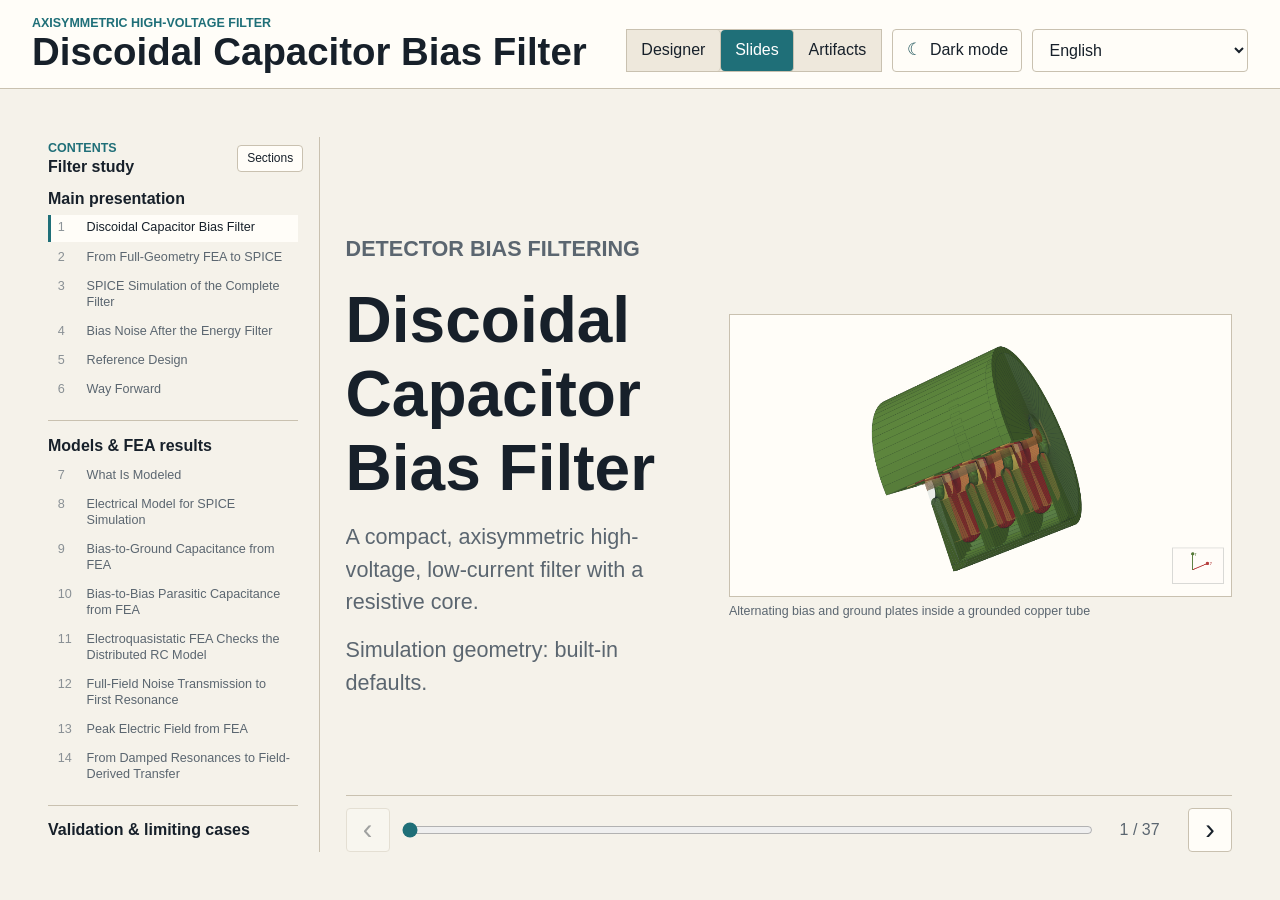
==== presentations/web/index.html @ 4a041315 "Refine full-wave validation and localization" ====
<!doctype html>
<html lang="en">
  <head>
    <meta charset="utf-8">
    <meta name="viewport" content="width=device-width, initial-scale=1">
    <title>Discoidal Capacitor Bias Filter</title>
    <script>
      (() => {
        try {
          const savedTheme = localStorage.getItem("discoidal-capacitor-bias-filter-theme")
            || localStorage.getItem("shv-bias-filter-theme");
          document.documentElement.dataset.theme = savedTheme === "dark" || savedTheme === "light"
            ? savedTheme
            : window.matchMedia("(prefers-color-scheme: dark)").matches ? "dark" : "light";
        } catch {
          document.documentElement.dataset.theme = "light";
        }
      })();
    </script>
    <link rel="stylesheet" href="style.css?v=2026-08-11-locale-main-models-9">
    <script defer src="default-fenicsx-field.js?v=2026-08-11-locale-main-models-4"></script>
    <script defer src="default-eqs-sweep.js?v=2026-08-11-locale-main-models-4"></script>
    <script defer src="default-full-wave.js?v=2026-08-11-locale-main-models-4"></script>
    <script defer src="app.js?v=2026-08-11-locale-main-models-13"></script>
  </head>
  <body>
    <header class="topbar">
      <div>
        <p class="eyebrow">Axisymmetric high-voltage filter</p>
        <h1>Discoidal Capacitor Bias Filter</h1>
      </div>
      <div class="topbar-actions">
        <nav class="tabs" aria-label="Views">
          <button class="tab" type="button" data-view="designer">Designer</button>
          <button class="tab active" type="button" data-view="slides">Slides</button>
          <button class="tab" type="button" data-view="artifacts">Artifacts</button>
        </nav>
        <button class="theme-toggle" id="themeToggle" type="button" aria-pressed="false">
          <span class="theme-icon" aria-hidden="true">☾</span>
          <span class="theme-label">Dark mode</span>
        </button>
        <label class="language-picker">
          <span class="visually-hidden">Language</span>
          <select id="languageSelect" aria-label="Language">
            <option value="en">English</option>
            <option value="fr">Français</option>
            <option value="de">Deutsch</option>
          </select>
        </label>
      </div>
    </header>

    <main>
      <section class="view" id="designer" aria-label="Interactive geometry and field designer">
        <aside class="controls" aria-label="Design parameters">
          <div class="control-tabs" role="tablist" aria-label="Design setting groups">
            <button class="control-tab active" type="button" role="tab" aria-selected="true" data-control-tab="electrical">Electrical</button>
            <button class="control-tab" type="button" role="tab" aria-selected="false" data-control-tab="geometry">Geometry</button>
            <button class="control-tab" type="button" role="tab" aria-selected="false" data-control-tab="noise">Noise</button>
            <button class="control-tab" type="button" role="tab" aria-selected="false" data-control-tab="solver">Field FEA</button>
            <button class="control-tab" type="button" role="tab" aria-selected="false" data-control-tab="thermal">Thermal</button>
            <button class="control-tab" type="button" role="tab" aria-selected="false" data-control-tab="files">Files</button>
          </div>

          <div class="control-group control-panel active" data-control-panel="electrical">
            <h2>Electrical</h2>
            <label>Bias voltage <output id="bias_voltage_v_out"></output><input id="bias_voltage_v" type="range" min="1000" max="10000" step="250"></label>
            <label id="core_resistivity_control" title="Log slider: resistance is derived as resistivity times core length divided by core area"><span>Core volume resistivity</span><output id="core_volume_resistivity_log10_ohm_cm_out"></output><input id="core_volume_resistivity_log10_ohm_cm" type="range" min="-3" max="12" step="0.1"></label>
            <label id="melf_stage_resistance_control" hidden title="Stage resistance is entered directly instead of derived from bulk resistivity and geometry"><span>Direct stage R</span><output id="melf_stage_resistance_mohm_out"></output><input id="melf_stage_resistance_mohm" type="range" min="1" max="1000" step="1"></label>
            <label title="Series resistance before the first bias plate. Zero ohms makes the first plate an ideal driven node."><span>Input series R</span><output id="input_series_resistance_mohm_out"></output><input id="input_series_resistance_mohm" type="range" min="0" max="1000" step="1"></label>
            <label class="check" title="Reuse the entered discrete stage resistance, or reuse the bulk core material conductivity over the input end geometry."><input id="input_series_matches_stage" type="checkbox"> Input matches stage definition</label>
            <label title="Series resistance after the final bias plate and before the cable/load, entered in ohms. Zero ohms connects the load directly to the final plate."><span>Output series R</span><output id="output_series_resistance_ohm_out"></output><input id="output_series_resistance_ohm" type="range" min="0" max="1000" step="1"></label>
            <label class="check" title="Reuse the entered discrete stage resistance, or reuse the bulk core material conductivity over the output end geometry."><input id="output_series_matches_stage" type="checkbox"> Output matches stage definition</label>
            <label title="Load conductance for the admittance estimate is Iload / Vbias."><span>Load current</span><output id="load_current_na_out"></output><input id="load_current_na" type="range" min="0" max="10" step="0.01"></label>
            <label title="Coax length connected at the filter output. The loaded ladder treats this as lumped cable capacitance."><span>Load cable length</span><output id="load_cable_length_m_out"></output><input id="load_cable_length_m" type="range" min="0" max="30" step="0.5"></label>
            <label title="Characteristic impedance used to infer lumped cable capacitance from length and velocity factor."><span>Load cable Z<sub>0</sub></span><output id="load_cable_impedance_ohm_out"></output><input id="load_cable_impedance_ohm" type="range" min="25" max="125" step="1"></label>
            <label title="Coax velocity factor used for C = length / (Z0 vf c)."><span>Load cable VF</span><output id="load_cable_velocity_factor_out"></output><input id="load_cable_velocity_factor" type="range" min="0.3" max="0.95" step="0.01"></label>
            <label title="Detector capacitance connected at the filter output."><span>Detector C</span><output id="detector_capacitance_pf_out"></output><input id="detector_capacitance_pf" type="range" min="0" max="100" step="0.001"></label>
            <label title="Optional circuit-only sensitivity for a matched set of discrete high-voltage capacitors. The entered value is connected from every bias plate to ground, preserving symmetry when the model has at least two bias nodes. It does not change the electrostatic FEA geometry or its reported Cg and Cpar. Zero is the baseline design."><span>Optional added C<sub>g</sub> per bias plate</span><output id="additional_ground_capacitance_pf_out"></output><input id="additional_ground_capacitance_pf" type="range" min="0" max="10000" step="1"></label>
            <label>Core material
              <select id="core_material">
                <option value="type61">Fair-Rite 61 NiZn</option>
                <option value="nizn">NiZn ferrite</option>
                <option value="mmb0204_melf">MELF 0204 10M</option>
                <option value="mmb0207_melf">MELF 0207 12M</option>
                <option value="epoxy_chain">MELF chain in 9510</option>
                <option value="conductive_epoxy">Conductive epoxy</option>
                <option value="custom">Custom</option>
              </select>
            </label>
            <label class="check" title="Use the entered R exactly in circuit models; field models fit an effective core conductivity sigma = L/(R A) to reproduce it."><input id="use_direct_stage_circuit" type="checkbox"> Enter stage R</label>
            <label class="check" title="Enter package-only Cpar. Field models fit the core permittivity to reproduce it, while surrounding epoxy remains a separate capacitance path."><input id="use_direct_stage_capacitance" type="checkbox"> Enter resistor C<sub>par</sub></label>
            <label>Washer material
              <select id="washer_material">
                <option value="epoxy">Epoxy (same as potting fill)</option>
                <option value="fr4">FR4/G10</option>
                <option value="macor">Macor</option>
                <option value="alumina">Alumina</option>
                <option value="rutile_tio2">Rutile TiO₂</option>
                <option value="strontium_titanate">Strontium titanate SrTiO₃</option>
                <option value="zirconia">Zirconia/ZTA</option>
                <option value="high_k">High-K screen only</option>
                <option value="custom">Custom</option>
              </select>
            </label>
            <label>Epoxy material
              <select id="epoxy_material">
                <option value="mg_9510">MG Chemicals 9510</option>
                <option value="stycast_2850ft_23lv">Stycast 2850FT + CAT 23LV</option>
                <option value="mg_832fx">MG Chemicals 832FX</option>
                <option value="mg_832fxt">MG Chemicals 832FXT</option>
                <option value="mg_832fxc">MG Chemicals 832FXC</option>
                <option value="epoxies_etc_20_3241">Epoxies Etc. 20-3241</option>
                <option value="generic_potting">Generic potting epoxy</option>
                <option value="low_k_epoxy">Low-&kappa; epoxy</option>
                <option value="custom">Custom</option>
              </select>
            </label>
            <label>Plate material
              <select id="plate_material">
                <option value="copper">Copper</option>
                <option value="annealed_copper">Annealed copper</option>
                <option value="aluminum">1050-O aluminum</option>
                <option value="brass">Brass</option>
                <option value="stainless_316">316 stainless</option>
                <option value="titanium_grade_2">Grade 2 titanium</option>
                <option value="mocu_65_35">Mo65Cu35</option>
                <option value="mocu_70_30">Mo70Cu30</option>
                <option value="mocu_80_20">Mo80Cu20</option>
                <option value="custom">Custom</option>
              </select>
            </label>
            <label>Tube material
              <select id="tube_material">
                <option value="copper">Copper</option>
                <option value="annealed_copper">Annealed copper</option>
                <option value="aluminum">1050-O aluminum</option>
                <option value="brass">Brass</option>
                <option value="stainless_316">316 stainless</option>
                <option value="titanium_grade_2">Grade 2 titanium</option>
                <option value="mocu_65_35">Mo65Cu35</option>
                <option value="mocu_70_30">Mo70Cu30</option>
                <option value="mocu_80_20">Mo80Cu20</option>
                <option value="custom">Custom</option>
              </select>
            </label>
            <label id="core_epsr_control"><span>Core &epsilon;<sub>r</sub></span><output id="ferrite_epsr_out"></output><input id="ferrite_epsr" type="range" min="2" max="120" step="0.1"></label>
            <label id="ferrite_conductor_fill_factor_control" title="Fraction of each bias-to-bias ferrite path replaced by ideal conductive discs. Calculated stage resistance is multiplied by 1 - fill, while effective ferrite permittivity and Cpar are divided by 1 - fill."><span>Ferrite conductor fill</span><output id="ferrite_conductor_fill_factor_out"></output><input id="ferrite_conductor_fill_factor" type="range" min="0" max="0.9" step="0.01"></label>
            <label id="melf_stage_parasitic_control" hidden title="Entered resistor/package bias-to-bias capacitance. Epoxy coupling around the package is calculated separately."><span>Resistor C<sub>par</sub></span><output id="melf_stage_parasitic_pf_out"></output><input id="melf_stage_parasitic_pf" type="range" min="0.001" max="5" step="0.001"></label>
            <label id="melf_substrate_epsr_control" hidden title="Ceramic substrate permittivity for the geometric MELF capacitance model. Alumina is a reasonable default."><span>MELF substrate &epsilon;<sub>r</sub></span><output id="melf_substrate_epsr_out"></output><input id="melf_substrate_epsr" type="range" min="3" max="30" step="0.1"></label>
            <label id="melf_metal_fill_factor_control" hidden title="Fractional metal-film shielding estimate. Effective core permittivity is substrate epsr divided by 1 - fill factor."><span>MELF film fill</span><output id="melf_metal_fill_factor_out"></output><input id="melf_metal_fill_factor" type="range" min="0" max="0.9" step="0.01"></label>
            <label id="washer_epsr_control"><span>Washer &epsilon;<sub>r</sub></span><output id="washer_epsr_out"></output><input id="washer_epsr" type="range" min="2" max="200" step="0.1"></label>
            <label><span>Epoxy &epsilon;<sub>r</sub></span><output id="epoxy_epsr_out"></output><input id="epoxy_epsr" type="range" min="2" max="8" step="0.1"></label>
            <label><span>RF compare frequency</span><output id="rf_compare_frequency_log10_mhz_out"></output><input id="rf_compare_frequency_log10_mhz" type="range" min="-3" max="4" step="0.1"></label>
            <label><span>Plate &sigma;</span><output id="plate_conductivity_log10_s_per_m_out"></output><input id="plate_conductivity_log10_s_per_m" type="range" min="5" max="8.2" step="0.05"></label>
            <label><span>Plate &mu;<sub>r</sub></span><output id="plate_relative_permeability_out"></output><input id="plate_relative_permeability" type="range" min="1" max="50" step="0.1"></label>
            <label><span>Tube &sigma;</span><output id="tube_conductivity_log10_s_per_m_out"></output><input id="tube_conductivity_log10_s_per_m" type="range" min="5" max="8.2" step="0.05"></label>
            <label><span>Tube &mu;<sub>r</sub></span><output id="tube_relative_permeability_out"></output><input id="tube_relative_permeability" type="range" min="1" max="50" step="0.1"></label>
            <div class="derived-dimensions electrical-derived" aria-label="Derived electrical values">
              <span>Core R<sub>total</sub> <strong id="core_resistance_gohm_out">--</strong></span>
            </div>
            <div class="derived-dimensions dielectric-strengths" aria-label="Dielectric strength placeholders">
              <span>Washer E<sub>bd</sub> <strong id="washer_breakdown_out">--</strong></span>
              <span>Epoxy E<sub>bd</sub> <strong id="epoxy_breakdown_out">--</strong></span>
            </div>
            <div class="derived-dimensions conductor-derived" aria-label="Conductor RF values">
              <span>Plate &delta; <strong id="plate_skin_depth_out">--</strong></span>
              <span>Tube &delta; <strong id="tube_skin_depth_out">--</strong></span>
            </div>
          </div>

          <div class="control-group control-panel" data-control-panel="noise" hidden>
            <h2>Detector noise</h2>
            <label><span>ADC sampling frequency</span><output id="noise_sample_rate_msps_out"></output><input id="noise_sample_rate_msps" type="range" min="1" max="250" step="0.1"></label>
            <label><span>Waveform length</span><output id="noise_waveform_samples_out"></output><input id="noise_waveform_samples" type="range" min="512" max="32768" step="256"></label>
            <label><span>Trap rise/fall</span><output id="noise_trap_rise_us_out"></output><input id="noise_trap_rise_us" type="range" min="0.5" max="30" step="0.1"></label>
            <label><span>Trap flat top</span><output id="noise_trap_flat_us_out"></output><input id="noise_trap_flat_us" type="range" min="0" max="20" step="0.1"></label>
            <label><span>Supply noise limit</span><output id="noise_supply_noise_pp_mv_out"></output><input id="noise_supply_noise_pp_mv" type="range" min="0" max="100" step="0.1"></label>
            <label><span>Broadband lab pickup</span><output id="noise_lab_broadband_rms_mv_out"></output><input id="noise_lab_broadband_rms_mv" type="range" min="0" max="100" step="0.1"></label>
            <label><span>Power-line pickup</span><output id="noise_mains_rms_mv_out"></output><input id="noise_mains_rms_mv" type="range" min="0" max="100" step="0.1"></label>
            <label><span>Power-line frequency</span><output id="noise_mains_frequency_hz_out"></output><input id="noise_mains_frequency_hz" type="range" min="40" max="70" step="1"></label>
            <label><span>Ge Fano factor</span><output id="noise_fano_factor_out"></output><input id="noise_fano_factor" type="range" min="0.05" max="0.15" step="0.0001"></label>
            <div class="derived-dimensions" aria-label="Derived detector-noise values">
              <span>Record duration <strong id="noiseRecordDuration">--</strong></span>
              <span>Trap at mains <strong id="noiseTrapMainsAttenuation">--</strong></span>
              <span>Predicted bias noise <strong id="noiseEquivalentEnergy">--</strong></span>
              <span>Fano noise <strong id="noiseFanoLimit">--</strong></span>
              <span>10% Fano target <strong id="noiseFanoTarget">--</strong></span>
            </div>
            <p class="solver-note">Supply and pickup values are provisional input-referred stress tests. Replace them with measured spectra and the current per-channel DSP settings before treating the result as a requirement.</p>
          </div>

          <div class="control-group control-panel" data-control-panel="geometry" hidden>
            <h2>Geometry</h2>
            <label id="core_od_control">Core OD <output id="core_od_mm_out"></output><input id="core_od_mm" type="range" min="1" max="14" step="0.1"></label>
            <label id="use_package_core_od_control" class="check" title="Set core OD from the selected component package when its diameter is known."><input id="use_package_core_od" type="checkbox"> Use package diameter</label>
            <label title="Primary inside diameter of the surrounding grounded tube.">Ground tube ID <output id="tube_id_mm_out"></output><input id="tube_id_mm" type="range" min="12" max="64" step="0.1"></label>
            <label title="Primary axial washer thickness between adjacent plate faces.">Washer thickness <output id="plate_gap_mm_out"></output><input id="plate_gap_mm" type="range" min="0.4" max="4" step="0.1"></label>
            <label title="Ceramic washer inner diameter and source dimension for coupled ground-ID modes.">Washer ID <output id="washer_id_mm_out"></output><input id="washer_id_mm" type="range" min="2" max="40" step="0.1"></label>
            <label>Washer ID relation
              <select id="washer_id_mode">
                <option value="ground_id">Ground ID = washer ID</option>
                <option value="ground_flat_id">Ground flat ID = washer ID</option>
                <option value="custom">Custom</option>
              </select>
            </label>
            <label title="Ceramic washer outer diameter and source dimension for coupled bias-OD modes.">Washer OD <output id="washer_od_mm_out"></output><input id="washer_od_mm" type="range" min="4" max="60" step="0.1"></label>
            <label>Washer OD relation
              <select id="washer_od_mode">
                <option value="bias_od">Bias OD = washer OD</option>
                <option value="bias_flat_od">Bias flat OD = washer OD</option>
                <option value="custom">Custom</option>
              </select>
            </label>
            <label title="Derived from washer OD unless the washer OD relation is Custom.">Bias plate OD <output id="hv_plate_od_mm_out"></output><input id="hv_plate_od_mm" type="range" min="12" max="56" step="0.1"></label>
            <label title="Derived from washer ID unless the washer ID relation is Custom.">Ground plate ID <output id="ground_plate_inner_diameter_mm_out"></output><input id="ground_plate_inner_diameter_mm" type="range" min="2" max="40" step="0.1"></label>
            <label title="Minimum is nominal 1/2 oz copper foil: 0.0175 mm.">Bias plate thickness <output id="bias_plate_thickness_mm_out"></output><input id="bias_plate_thickness_mm" type="range" min="0.0175" max="4" step="0.0005"></label>
            <label title="Minimum is nominal 1/2 oz copper foil: 0.0175 mm.">Ground plate thickness <output id="ground_plate_thickness_mm_out"></output><input id="ground_plate_thickness_mm" type="range" min="0.0175" max="4" step="0.0005"></label>
            <label class="check"><input id="ground_matches_bias_thickness" type="checkbox"> Ground thickness = bias thickness</label>
            <label>Edge diameter <output id="edge_diameter_percent_out"></output><input id="edge_diameter_percent" type="range" min="0" max="100" step="5"></label>
            <label>Bias plates <output id="plate_pairs_out"></output><input id="plate_pairs" type="range" min="1" max="12" step="1"></label>
            <label class="check"><input id="include_ground_tube" type="checkbox"> Ground tube</label>
            <div class="derived-dimensions" aria-label="Derived diameters">
              <span>Core-ground gap <strong id="core_to_ground_gap_mm_out">--</strong></span>
              <span>Bias-tube gap <strong id="hv_to_tube_gap_mm_out">--</strong></span>
              <span>Ground OD <strong id="ground_plate_od_mm_out">--</strong></span>
            </div>
          </div>

          <div class="control-group control-panel" data-control-panel="solver" hidden>
            <h2>Electrostatic solver</h2>
            <label title="Browser JS runs locally. Backend adaptive FD is the Python finite-difference worker. FEniCSx uses the conforming Gmsh/DOLFINx solve when selected.">
              <span>Field solver</span>
              <select id="field_solver">
                <option value="backend_auto">Backend auto</option>
                <option value="backend_fd">Backend adaptive FD</option>
                <option value="backend_fenicsx">FEniCSx required</option>
                <option value="browser_js">Browser JS adaptive</option>
              </select>
            </label>
            <label title="FEniCSx/Gmsh fine mesh target near rounded edges: ratio times edge radius, capped by the smallest gap divided by 8.">
              <span>FEA mesh / edge r</span>
              <output id="mesh_edge_radius_ratio_out"></output>
              <input id="mesh_edge_radius_ratio" type="range" min="0.05" max="0.5" step="0.01">
            </label>
            <label class="check" title="Default: for the reflection-symmetric all-bias excitation only, solve one physical end region and one representative interior half-cell, then reconstruct the field and total capacitance. The fast SPICE network allocates that total to end/interior nodes and uses an analytical adjacent-Cpar screen; it is not a Maxwell-matrix extraction. Clear this option for exact node-resolved capacitances."><input id="use_repeating_cell_approximation" type="checkbox"> Repeat interior FEA cell</label>
            <div class="actions solver-actions">
              <button id="solve" type="button">Solve field</button>
            </div>
            <div class="thermal-summary" aria-label="Electric-field FEA memory use">
              <span>Peak FEA process memory <strong id="fieldFeaPeakRss">Not solved</strong></span>
              <span>Peak system memory used <strong id="fieldFeaPeakSystemMemory">--</strong></span>
              <span>Lowest available memory <strong id="fieldFeaLowestAvailableMemory">--</strong></span>
              <span>Maximum swap used <strong id="fieldFeaMaximumSwap">--</strong></span>
              <span>Capacitance energy solves <strong id="fieldFeaCapacitanceSolves">--</strong></span>
            </div>
            <p class="control-note" id="fieldFeaResourceLog">FEniCSx resource use is recorded with each solve.</p>
            <p class="control-note">Backend auto uses FEniCSx when ready and falls back to adaptive finite difference.</p>
            <h2>Full-wave electromagnetic solver</h2>
            <label title="Fine spatial resolution for the cylindrical MEEP Maxwell model, in grid cells per millimetre. With resonance verification enabled, the requested sweep first runs at half this resolution (but never below 1 cell/mm), then suspected resonances are bracketed at this resolution.">
              <span>Full-wave cells / mm</span>
              <output id="full_wave_resolution_per_mm_out"></output>
              <input id="full_wave_resolution_per_mm" type="range" min="1" max="6" step="0.5">
            </label>
            <label title="Comma-separated low-frequency EQS sample points. Frequency suffixes such as Hz, kHz, MHz, and GHz are accepted.">
              <span>EQS frequency points</span>
              <input class="frequency-list-control" id="full_wave_eqs_frequencies" type="text" inputmode="text" value="50 Hz, 1 kHz, 1 MHz, 31.25 MHz, 100 MHz, 300 MHz, 1 GHz">
            </label>
            <label title="Comma-separated cylindrical MEEP sample points. Include at least two overlap points shared with EQS and solved points below and above each suspected resonance.">
              <span>MEEP frequency points</span>
              <input class="frequency-list-control" id="full_wave_frequencies" type="text" inputmode="text" value="300 MHz, 1 GHz, 3 GHz, 10 GHz, 30 GHz">
            </label>
            <label class="check" title="Run the requested MEEP frequencies on a coarse grid, identify local maxima, add predictions from the low-loss coupled model, and solve seven fine-grid frequencies around each candidate. When zeta is below 1/sqrt(2), the matched RLC driven-response peak is shifted to fpeak = f0 sqrt(1 - 2 zeta^2); a more strongly damped mode has no amplitude peak. A resonance is reported as verified only when the fine solve brackets a local maximum with lower solved points on both sides."><input id="full_wave_verify_resonances" type="checkbox"> Verify resonances with fine solves</label>
            <label title="Maximum wall-clock time allowed for one queued full-wave job. The job continues on the Pi if this browser tab is closed.">
              <span>Full-wave timeout</span>
              <output id="full_wave_timeout_hours_out"></output>
              <input id="full_wave_timeout_hours" type="range" min="0.25" max="168" step="0.25">
            </label>
            <div class="actions solver-actions">
              <button id="solveFullWave" type="button">Solve full-wave EM</button>
            </div>
            <div class="thermal-summary" aria-label="Full-wave electromagnetic memory use">
              <span>Peak solver memory <strong id="fullWavePeakRss">Not solved</strong></span>
              <span>Peak system memory used <strong id="fullWavePeakSystemMemory">--</strong></span>
              <span>Lowest available memory <strong id="fullWaveLowestAvailableMemory">--</strong></span>
              <span>Maximum swap used <strong id="fullWaveMaximumSwap">--</strong></span>
              <span>Frequency points <strong id="fullWaveFrequencyCount">--</strong></span>
              <span>Estimated solve time <strong id="fullWaveTimeEstimate">--</strong></span>
              <span>Configured timeout <strong id="fullWaveTimeoutReadout">--</strong></span>
              <span>Actual solve time <strong id="fullWaveActualTime">Not solved</strong></span>
            </div>
            <p class="control-note" id="fullWaveResourceLog">Full-wave resource use is recorded with each solve.</p>
            <div class="thermal-warning" id="fullWaveStatus" role="status">Run the full-wave solve to include magnetic induction and fields escaping into free space.</div>
            <div class="solver-explainer">
              <strong>Full-wave model scope</strong>
              <p>The displayed full-field sweep starts at 50 Hz using the FEniCSx electroquasistatic Maxwell limit. EQS and MEEP share 300 MHz and 1 GHz: the lower point anchors provisional port normalization and the upper point tests agreement before handoff. Optional resonance verification uses a coarse sweep followed by fine logarithmic brackets around measured peaks and low-loss RLC predictions.</p>
              <p>The structure can be electrically small and still couple through fringing electric fields, common-mode currents, leads, and apertures. The grounded tube is therefore part of the electromagnetic model, not merely a cavity-resonance precaution.</p>
              <p>Each core section receives its own effective conductivity, &sigma; = L/(RA). The input section uses the entered input resistance, every interior section uses the stage resistance, and the output section uses the entered output resistance.</p>
              <p>The MEEP branch includes only rotationally symmetric <em>m</em> = 0 fields. Leads, a helical MELF film, and asymmetric antenna or cavity modes require a later 3D solve.</p>
            </div>
            <div class="solver-explainer">
              <strong>What the repeating-cell approximation solves</strong>
              <p>FEniCSx meshes and solves only two unique axial regions:</p>
              <ol>
                <li><b>End region:</b> the physical end cap through the axial center of the first bias plate.</li>
                <li><b>Interior half-cell:</b> the center of that first bias plate through the center of the next interior ground plate—the second ground plate when the end cap is counted.</li>
              </ol>
              <p>The far end is an exact mirror of the solved end region. Between the two ends, the interior half-cell is copied and alternately mirrored about successive bias-plate and ground-plate center planes until the reconstructed stack reaches the far-end region.</p>
              <p>The two-region FEA is valid for the equal-voltage all-bias field and total-capacitance screen. Its fast SPICE network allocates regional energy to end/interior nodes and uses an analytical adjacent C<sub>par</sub>; those entries are not Maxwell row sums or differential FEA extractions.</p>
              <p>This reduction is never applied to asymmetric single-node basis fields. When unchecked, those capacitance fields use the full stack; only an exactly reflected partner excitation may be reused. The validation CLI can also disable reflection averaging for an independent full-model reference.</p>
            </div>
          </div>

          <div class="control-group control-panel" data-control-panel="thermal" hidden>
            <h2>Thermal bond analysis</h2>
            <label title="A what-if assembly temperature for evaluating thermally induced stress; this is not a design target."><span>Temperature to evaluate</span><output id="thermal_min_temperature_c_out"></output><input id="thermal_min_temperature_c" type="range" min="-80" max="30" step="1"></label>
            <label title="The cited MG 9510 and Stycast 2850FT/CAT 23LV data sheets do not publish Young's modulus. The saved calculation preserves a 2 to 4 GPa sensitivity range."><span>Assumed epoxy E</span><output id="thermal_epoxy_modulus_gpa_out"></output><input id="thermal_epoxy_modulus_gpa" type="range" min="2" max="4" step="0.1"></label>
            <label title="Dimensionless fraction of the radial and circumferential (hoop) thermal-mismatch strains prevented in the closed-form plane-stress baseline. It assumes equal radial and hoop stress while axial and r-z shear stress are zero. k = 1 is not an upper bound on local FEA stress."><span>Radial + hoop restraint k</span><output id="thermal_restraint_factor_out"></output><input id="thermal_restraint_factor" type="range" min="0.25" max="1" step="0.05"></label>
            <label title="Target element size for the axisymmetric thermoelastic FEniCSx mesh."><span>Thermal FEA mesh</span><output id="thermal_mesh_size_mm_out"></output><input id="thermal_mesh_size_mm" type="range" min="0.1" max="1" step="0.05"></label>
            <div class="actions solver-actions">
              <button id="solveThermalFea" type="button">Solve thermal FEA</button>
            </div>
            <div class="thermal-summary" aria-label="Thermal FEA memory use">
              <span>Peak FEA process memory <strong id="thermalFeaPeakRss">Not solved</strong></span>
              <span>Peak system memory used <strong id="thermalFeaPeakSystemMemory">--</strong></span>
              <span>Lowest available memory <strong id="thermalFeaLowestAvailableMemory">--</strong></span>
              <span>Maximum swap used <strong id="thermalFeaMaximumSwap">--</strong></span>
            </div>
            <p class="control-note" id="thermalFeaResourceLog">FEniCSx resource use is recorded with each solve.</p>
            <div class="thermal-summary" aria-label="Thermal FEA comparison">
              <span>FEA epoxy tensile P99 <strong id="thermalFeaP99">Not solved</strong></span>
              <span>FEA raw peak <strong id="thermalFeaRawPeak">--</strong></span>
              <span>FEA / closed form <strong id="thermalFeaRatio">--</strong></span>
              <span>FEA mesh <strong id="thermalFeaMesh">--</strong></span>
            </div>
            <div class="thermal-warning" id="thermalFeaStatus" role="status">Run the thermal FEA for a geometry-based comparison.</div>
            <div class="thermal-summary" aria-label="Thermal stress estimate">
              <span>Largest CTE mismatch <strong id="thermalControllingInterface">--</strong></span>
              <span>&Delta;&alpha; <strong id="thermalDeltaCte">--</strong></span>
              <span>Free radial mismatch <strong id="thermalRadialMismatch">--</strong></span>
              <span>Estimated stress <strong id="thermalStress">--</strong></span>
              <span>Strength margin <strong id="thermalStrengthMargin">--</strong></span>
              <span>Bulk-strength proxy crossing <strong id="thermalFailureOnset">--</strong></span>
            </div>
            <div class="thermal-warning" id="thermalStatus" role="status">--</div>
            <div class="solver-explainer thermal-explainer">
              <strong>Calculation method</strong>
              <p>The temperature control evaluates thermally induced stress at a selected assembly temperature; it is not a design target.</p>
              <p>This is a closed-form thermal-mismatch estimate, not a thermal-stress FEA. Below the 9510 glass transition at 70&nbsp;&deg;C, the rigid cured epoxy wants to contract much more than alumina or copper. The estimate uses &sigma; = kE&Delta;&alpha;&Delta;T/(1 &minus; &nu;) and compares it with the published 20&nbsp;MPa cured tensile strength.</p>
              <p><em>k</em> is the fraction of radial and circumferential (hoop) mismatch strain prevented in the closed-form approximation. It assumes &sigma;<sub>rr</sub> = &sigma;<sub>&theta;&theta;</sub> and &sigma;<sub>zz</sub> = &sigma;<sub>rz</sub> = 0. It is not a prescribed surface shift, and it does not control the FEA.</p>
              <p>Axisymmetry removes variation with circumferential angle, but radial displacement still changes circumference, so hoop strain and stress remain. The FEA includes &sigma;<sub>rr</sub>, &sigma;<sub>zz</sub>, &sigma;<sub>&theta;&theta;</sub>, and &sigma;<sub>rz</sub>. Local three-direction confinement can therefore exceed the radial-plus-hoop plane-stress baseline. At <em>k</em> = 0.5, the 20 MPa bulk-strength proxy crossing moves to <strong id="thermalHalfRestraintOnset">--</strong>.</p>
              <p>The FEniCSx model solves the selected plate and tube conductors, core, epoxy, and any distinct solid washer with axisymmetric linear elasticity and exact center-plane symmetry. Selecting an epoxy-filled gap removes the washer material interface. All remaining interfaces are perfectly bonded, so the model reports epoxy stress but cannot predict separation. A separation-temperature solve requires cohesive interface laws and adhesion or fracture data for the actual material pairs and surface preparations.</p>
              <p>The published 3.9% cure shrinkage is not added as elastic strain because the locked-in fraction after gel is unknown. Any retained cure stress reduces the available cold margin.</p>
              <p><a href="https://mgchemicals.com/downloads/tds/tds-9510.pdf">9510 TDS</a> &middot; <a href="https://www2.coorstek.com/media/4235/advanced-alumina.pdf">CoorsTek alumina</a> &middot; <a href="https://alloys.copper.org/alloy/C11000">C110 copper</a></p>
            </div>
          </div>

          <div class="actions control-panel" data-control-panel="files" hidden>
            <button id="reset" type="button">Reset</button>
            <button id="exportSettings" type="button">Export JSON</button>
            <button id="downloadInstallationDefault" type="button" title="Download the current settings as the installation-local default.json file.">Download default.json</button>
            <button id="importSettings" type="button">Import JSON</button>
            <input id="settingsFile" type="file" accept="application/json,.json" hidden>
            <p id="settingsStatus" class="settings-status" aria-live="polite"></p>
          </div>
        </aside>

        <section class="workbench">
          <div class="metric-strip" aria-label="Simulation results">
            <div>
              <span title="Neighborhood-supported peak field. A separate raw point maximum is shown below when isolated solver spikes are present.">Supported E<sub>max</sub></span>
              <strong id="maxField">Not solved</strong>
              <small id="rawMaxField">raw point not solved</small>
            </div>
            <div>
              <span title="Sphere-limit field bound for minimum conductor radius r and minimum opposite-conductor gap d: Eₘₐₓ = V(r + d)/(r d).">r,d bound</span>
              <strong id="edgeApprox">--</strong>
              <small id="radiusGapBound">E = V(r + d)/(r d)</small>
            </div>
            <div>
              <span>Bound factor</span>
              <strong id="edgeFactor">--</strong>
            </div>
            <div>
              <span>Min gap</span>
              <strong id="edgeGap">--</strong>
            </div>
            <div>
              <span>Location</span>
              <strong id="maxLocation">--</strong>
            </div>
            <div>
              <span title="For the JS fallback, this is full relaxation sweeps on the locally refined structured r-z screening grid. A future FEA backend may report its own solver iterations.">Solver sweeps</span>
              <strong id="iterations">--</strong>
            </div>
            <div>
              <span>Model</span>
              <strong id="modelStatus">JS screening</strong>
            </div>
          </div>

          <div class="metric-strip" aria-label="RC ladder estimates">
            <div>
              <span title="Analytical capacitance from one bias plate to ground through its two adjacent washers. Each washer is treated as an axial parallel-plate capacitor; the two equal capacitances are in parallel, so Cg,analytic = 2 Cwasher. Compare this directly with the per-node FEA Cg values.">Two-washer analytic C<sub>g</sub></span>
              <strong id="analyticStageCapacitance">--</strong>
              <small>per bias plate sanity check</small>
            </div>
            <div>
              <span>C vs FR4</span>
              <strong id="washerGain">--</strong>
            </div>
            <div>
              <span title="Capacitance used at each bias node. Exact mode reports Maxwell row sums from full-stack basis fields. Repeated screening mode reports an end/interior allocation of the symmetric all-bias FEA total; it is not a node-basis extraction.">Model C<sub>g</sub> by bias node</span>
              <strong id="shuntCapacitance">--</strong>
              <small>axial node order</small>
            </div>
            <div>
              <span title="Capacitance used by the circuit model at each bias node: geometry-derived FEA Cg plus the entered additional discrete capacitance. The adjacent-bias Cpar values are not changed.">Circuit C<sub>g</sub> by bias node</span>
              <strong id="circuitShuntCapacitance">--</strong>
              <small id="additionalGroundCapacitanceSummary">FEA + added capacitor</small>
            </div>
            <div>
              <span title="Independent FEniCSx cross-check of stage capacitance to ground. The one-bias geometry has no other bias electrode, while the three-bias result subtracts the middle plate's mutual capacitance to both adjacent bias plates using three energy states.">FEA C<sub>g</sub> method check</span>
              <strong id="cgMethodComparison">--</strong>
              <small id="cgMethodComparisonDifference">one bias vs corrected three bias</small>
            </div>
            <div>
              <span title="Total two-terminal capacitance from all HV plates/core to grounded plates/tube. Uses FEniCSx energy extraction after a FEniCS solve; otherwise uses 2N x the washer-gap estimate.">Total C<sub>g</sub></span>
              <strong id="totalGroundCapacitance">--</strong>
              <small id="totalGroundCapSource">estimate</small>
            </div>
            <div>
              <span title="Analytical or entered parasitic capacitance between adjacent bias plates. Retained as a comparison with FEA.">Analytic C<sub>par</sub></span>
              <strong id="parasiticCapacitance">--</strong>
              <small>comparison only</small>
            </div>
            <div>
              <span title="FEniCSx mutual capacitance between each adjacent pair of bias nodes, extracted from the full capacitance matrix. Values are listed in axial pair order.">FEA adjacent C<sub>par</sub></span>
              <strong id="feaParasiticCapacitance">--</strong>
              <small id="feaParasiticCapacitanceSource">axial pair order</small>
            </div>
            <div>
              <span title="FEniCSx capacitance from the exposed input and output core-terminal electrodes directly to grounded metal. The terminal electrodes are included in the same Maxwell matrix as every bias plate, so their separate mutual capacitances to bias plates are also retained in SPICE. Exact mirror symmetry makes the two end values equal apart from numerical error.">FEA port C<sub>g</sub></span>
              <strong id="feaPortGroundCapacitance">--</strong>
              <small id="feaPortGroundCapacitanceSource">input / output</small>
            </div>
            <div>
              <span title="Load resistance inferred from the DC bias voltage and the selected load current.">Load R</span>
              <strong id="loadResistance">--</strong>
              <small id="loadCurrentSummary">Iload = --</small>
            </div>
            <div>
              <span title="External load capacitance at the filter output: coax capacitance plus detector capacitance.">Load C</span>
              <strong id="loadCapacitance">--</strong>
              <small id="loadCapacitanceSummary">cable + detector</small>
            </div>
            <div>
              <span title="Two-terminal shunt admittance at the RF comparison frequency: Iload/Vbias + j omega (filter Ctotal + load C).">Y @ RF</span>
              <strong id="loadAdmittance">--</strong>
              <small id="loadAdmittancePhase">--</small>
            </div>
            <div>
              <span>C<sub>par</sub>/C<sub>g</sub></span>
              <strong id="parasiticRatio">--</strong>
            </div>
            <div>
              <span title="Single-stage voltage-noise attenuation at 50 Hz, using the same Rstage, Cg, and Cpar model as the RC ladder slide.">Stage atten 50 Hz</span>
              <strong id="stageAttenuation50Hz">--</strong>
              <small>-20 log<sub>10</sub>|V<sub>out</sub>/V<sub>in</sub>|</small>
            </div>
            <div>
              <span title="High-frequency single-stage attenuation limit when parasitic capacitance dominates the bias-to-bias path.">HF atten limit</span>
              <strong id="stageAttenuationHighFrequency">--</strong>
              <small>C<sub>par</sub>/C<sub>g</sub> limit</small>
            </div>
            <div>
              <span title="Resistance of the core section between adjacent bias plates.">Stage R</span>
              <strong id="stageResistance">--</strong>
            </div>
            <div>
              <span>RC corner</span>
              <strong id="stageCorner">--</strong>
            </div>
            <div>
              <span title="Frequency where the parasitic-capacitance reactance equals the bias-to-bias ohmic stage resistance. Above this, parasitic capacitance increasingly bypasses the resistor.">Parasitic takeover</span>
              <strong id="parasiticTakeover">--</strong>
              <small>|X<sub>C,par</sub>| = R<sub>stage</sub></small>
            </div>
          </div>

          <div class="metric-strip" aria-label="RF material estimates">
            <div>
              <span>RF comparison</span>
              <strong id="rfFrequency">--</strong>
              <small>material values only</small>
            </div>
            <div>
              <span>Plate material</span>
              <strong id="plateMaterialSummary">--</strong>
              <small id="plateConductorSummary">--</small>
            </div>
            <div>
              <span>Tube material</span>
              <strong id="tubeMaterialSummary">--</strong>
              <small id="tubeConductorSummary">--</small>
            </div>
            <div>
              <span>RF backend</span>
              <strong id="rfBackendStatus">Planned</strong>
              <small>compare to lumped RC</small>
            </div>
          </div>

          <div class="metric-strip dielectric-margin-strip" aria-label="Dielectric breakdown margins">
            <div>
              <span>Washer E<sub>max</sub> / margin</span>
              <strong id="washerDielectricMargin">--</strong>
              <small id="washerDielectricBreakdown">E<sub>bd</sub> --</small>
            </div>
            <div>
              <span title="Includes the core-to-ground dielectric gap around the conductive core and the outer epoxy fill.">Epoxy E<sub>max</sub> / margin</span>
              <strong id="epoxyDielectricMargin">--</strong>
              <small id="epoxyDielectricBreakdown">E<sub>bd</sub> --</small>
            </div>
          </div>

          <div class="viewer-shell" aria-label="Design viewers">
            <div class="viewer-tabs" role="tablist" aria-label="Design viewer tabs">
              <button class="viewer-tab active" type="button" data-viewer-panel="cadPanel" role="tab" aria-selected="true">CAD mesh</button>
              <button class="viewer-tab" type="button" data-viewer-panel="geometryPanel" role="tab" aria-selected="false">FEA model regions</button>
              <button class="viewer-tab" type="button" data-viewer-panel="potentialPanel" role="tab" aria-selected="false">Potential</button>
              <button class="viewer-tab" type="button" data-viewer-panel="fieldPanel" role="tab" aria-selected="false">Electric field</button>
              <button class="viewer-tab" type="button" data-viewer-panel="thermalFeaPanel" role="tab" aria-selected="false">Thermal FEA</button>
            </div>

            <figure class="viewer-panel cad-figure active" id="cadPanel" role="tabpanel">
              <div class="figure-head">
                <figcaption>Interactive generated CAD mesh</figcaption>
                <div class="mini-actions" aria-label="CAD view controls">
                  <button id="cadReset" type="button" title="Reset CAD view">Reset view</button>
                  <button id="cadCutaway" type="button" title="Toggle cutaway view">Cutaway</button>
                  <button id="cadFill" type="button" title="Switch between the existing shaded surface mesh and solid-material rendering. In Cutaway view, Filled mode closes each exposed material region with section faces." aria-pressed="false">Surface</button>
                  <label class="cad-opacity-control" title="Master material opacity used by Filled rendering. Use 100% for opaque solids or lower values to inspect overlapping internal parts through the closed material surfaces.">
                    <span>Opacity</span>
                    <input id="cadFillOpacity" type="range" min="0.1" max="1" step="0.05" value="1" disabled>
                    <output id="cadFillOpacityValue" for="cadFillOpacity">100%</output>
                  </label>
                </div>
              </div>
              <canvas id="cadCanvas" width="900" height="440"></canvas>
              <div class="cad-legend" aria-label="CAD material legend">
                <span><i style="--swatch:#b73e3e"></i>HV</span>
                <span><i style="--swatch:#557a38"></i>Cu ground</span>
                <span><i style="--swatch:#8a5b30"></i>Core</span>
                <span><i style="--swatch:#d6b75d"></i>Washer</span>
                <span><i style="--swatch:#d9e4e2"></i>Epoxy</span>
              </div>
            </figure>

            <figure class="viewer-panel" id="geometryPanel" role="tabpanel" hidden>
              <figcaption>Backend-generated r-z material regions sent to the cylindrically symmetric FEA models</figcaption>
              <canvas id="geometryCanvas" width="900" height="440"></canvas>
            </figure>

            <figure class="viewer-panel" id="potentialPanel" role="tabpanel" hidden>
              <figcaption>Solved electric potential and imposed conductor boundary potentials</figcaption>
              <canvas id="potentialCanvas" width="900" height="440"></canvas>
            </figure>

            <figure class="viewer-panel" id="fieldPanel" role="tabpanel" hidden>
              <figcaption>Electric field magnitude in dielectric regions; conductor colors identify boundary potential</figcaption>
              <canvas id="fieldCanvas" width="900" height="440"></canvas>
            </figure>

            <figure class="viewer-panel" id="thermalFeaPanel" role="tabpanel" hidden>
              <figcaption>Epoxy maximum-principal tensile stress from the axisymmetric thermal FEA</figcaption>
              <canvas id="thermalFeaCanvas" width="900" height="440"></canvas>
            </figure>
          </div>
        </section>
      </section>

      <section class="view slides active" id="slides" aria-label="Presentation slides" aria-roledescription="slide deck">
        <aside class="slide-toc" aria-label="Presentation table of contents">
          <div class="slide-toc-heading">
            <div>
              <p class="eyebrow" data-i18n-source="Contents">Contents</p>
              <strong data-i18n-source="Filter study">Filter study</strong>
            </div>
            <button id="slideTocToggle" type="button" aria-expanded="true" aria-controls="slideTocList" data-i18n-source="Sections">Sections</button>
          </div>
          <div class="slide-toc-list" id="slideTocList"></div>
        </aside>
        <article class="slide slide-visual">
          <div class="slide-copy">
            <p class="eyebrow">Detector bias filtering</p>
            <h2>Discoidal Capacitor Bias Filter</h2>
            <p>A compact, axisymmetric high-voltage, low-current filter with a resistive core.</p>
            <p id="slideConfigurationSource">Simulation geometry: built-in defaults.</p>
          </div>
          <figure class="slide-figure">
            <canvas id="slideCadCanvas" width="1100" height="620"></canvas>
            <figcaption>Alternating bias and ground plates inside a grounded copper tube</figcaption>
          </figure>
        </article>

        <article class="slide slide-visual">
          <div class="slide-copy slide-copy-compact">
            <h2>What Is Modeled</h2>
            <ul>
              <li>Electrostatics: axisymmetric FEniCSx fields, dielectric stress, and a node-resolved Maxwell capacitance matrix.</li>
              <li>Circuit response: the complete unbuffered resistance-capacitance ladder, cable, detector, and DC load in SPICE.</li>
              <li>Mechanical screening: a separate axisymmetric thermoelastic model for bonded epoxy, ceramic, copper, and core solids.</li>
              <li>Symmetry and repeated cells are used only for excitations and regions that actually preserve them.</li>
            </ul>
          </div>
          <figure class="slide-figure">
            <canvas id="slideMaterialCanvas" width="1100" height="620"></canvas>
            <figcaption>Cylindrical r-z geometry used by the axisymmetric FEA model</figcaption>
          </figure>
        </article>

        <article class="slide slide-visual">
          <div class="slide-copy slide-copy-compact">
            <h2>Electrical Model for SPICE Simulation</h2>
            <ul>
              <li>R<sub>stage</sub> connects bias nodes and remains entered directly or calculated from resistive-core geometry.</li>
              <li>Exact mode extracts each C<sub>g,i</sub> and C<sub>par,i,j</sub> from full-stack Maxwell basis fields.</li>
              <li>Fast repeated-cell mode uses a regional C<sub>g</sub> allocation and analytical adjacent C<sub>par</sub> for screening.</li>
              <li>End resistances occur once. Cable, detector, and load conductance appear only at the final node.</li>
              <li>SPICE uses the selected exact or screening network without treating the two as equivalent evidence.</li>
            </ul>
          </div>
          <figure class="slide-figure">
            <canvas id="slideRcCanvas" width="1100" height="620"></canvas>
            <figcaption>Parameter mapping and the transfer curve of one isolated R<sub>stage</sub>&ndash;C<sub>g</sub>&ndash;C<sub>par</sub> section</figcaption>
          </figure>
        </article>

        <article class="slide slide-visual">
          <div class="slide-copy slide-copy-compact">
            <h2>SPICE Simulation of the Complete Filter</h2>
            <ul>
              <li>The backend solves every R, C<sub>g</sub>, and C<sub>par</sub> element in the unbuffered ladder.</li>
              <li>Exact mode uses the extracted Maxwell network; repeated mode uses the explicitly approximate screening network.</li>
              <li>The loaded curve includes the cable transmission line, detector capacitance, and DC load conductance once at the final node.</li>
              <li>The unloaded curve removes the cable and detector load to show voltage-noise attenuation at the bare filter output.</li>
              <li>The 50 &Omega; test curve adds a tracking-generator source and analyzer load, including source mismatch without changing the filter input resistance.</li>
              <li>The intrinsic curve also removes the source-side network, matching the direct-drive, open-output ports used by the field solve.</li>
              <li>End resistors occur only where specified; the complete solve avoids multiplying an isolated one-section response.</li>
            </ul>
          </div>
          <figure class="slide-figure">
            <canvas id="slideSpiceLadderCanvas" width="1100" height="620"></canvas>
            <figcaption>Complete RC ladder, including the intrinsic matched-port transfer used for the field-solve comparison</figcaption>
          </figure>
        </article>

        <article class="slide slide-visual">
          <div class="slide-copy slide-copy-compact">
            <p class="eyebrow">Noise-based stopping point</p>
            <h2>Bias Noise After the Energy Filter</h2>
            <ul>
              <li>A 2039 keV event creates about 689,000 electron-hole pairs, or 110 fC. The three-measurement weighted default F = 0.1145 gives about 0.831 keV rms of irreducible Fano fluctuation.</li>
              <li>Bias noise is propagated through the complete loaded ladder and the selected discrete trapezoidal energy-filter response.</li>
              <li>The public LEGEND reference estimator uses a 10 &micro;s rise and 4 &micro;s flat top; current production settings remain an input to confirm.</li>
              <li>The design criterion is predicted bias-path noise below 0.10 times the calculated Fano RMS fluctuation; observed detector resolution is deliberately excluded.</li>
              <li>The provisional source envelope remains deliberately adjustable because a peak-to-peak supply limit and an assumed laboratory pickup level do not define measured spectra.</li>
            </ul>
          </div>
          <figure class="slide-figure">
            <canvas id="slideFanoNoiseCanvas" width="1100" height="620"></canvas>
            <figcaption>Input-referred supply and pickup propagated through the RC ladder and trapezoidal energy estimator</figcaption>
          </figure>
        </article>

        <article class="slide slide-visual">
          <div class="slide-copy slide-copy-compact">
            <p class="eyebrow">Geometry to expected performance</p>
            <h2>From Full-Geometry FEA to SPICE</h2>
            <ul>
              <li>Electrostatic FEniCSx basis fields extract each bias node's C<sub>g</sub> and every mutual C<sub>par</sub> directly from the complete geometry.</li>
              <li>A distributed electroquasistatic field solve agrees with the matched RC network within 1.79 dB through the saved 1 Hz&ndash;1 GHz sweep.</li>
              <li>Shared 300 MHz and 1 GHz points test the EQS-to-MEEP handoff; a full-wave mode is reported only when solved points bracket its local maximum.</li>
              <li>The extracted capacitances and specified or geometry-derived resistances are used for the complete loaded SPICE ladder.</li>
            </ul>
          </div>
          <figure class="slide-figure">
            <canvas id="slideSimulationChainCanvas" width="1100" height="620"></canvas>
            <figcaption>Field-derived circuit values and the frequency regimes that control attenuation</figcaption>
          </figure>
        </article>

        <article class="slide slide-visual">
          <div class="slide-copy slide-copy-compact">
            <h2>Bias-to-Ground Capacitance from FEA</h2>
            <ul>
              <li>A one-bias geometry gives C<sub>g</sub> directly because no bias-to-bias capacitance exists.</li>
              <li>In the three-bias geometry, the middle-only result C<sub>m</sub> includes capacitance to both grounded neighboring bias plates and therefore overcounts C<sub>g</sub>.</li>
              <li>The neighbors-only and all-bias states remove that mutual contribution: C<sub>g,m</sub> = (C<sub>m</sub> &minus; C<sub>n</sub> + C<sub>a</sub>)/2.</li>
              <li>Exact full-design values use the Maxwell row sum C<sub>g,i</sub> = &Sigma;<sub>j</sub>C<sub>ij</sub>; repeated screening values do not claim this extraction.</li>
              <li>The resistive core remains dielectric during capacitance extraction and is not treated as an electrode.</li>
            </ul>
          </div>
          <figure class="slide-figure">
            <canvas id="slideCapacitanceExtractionCanvas" width="1100" height="620"></canvas>
            <figcaption>Independent one-bias and corrected three-bias FEniCSx extractions of stage capacitance to ground</figcaption>
          </figure>
        </article>

        <article class="slide slide-visual">
          <div class="slide-copy slide-copy-compact">
            <h2>Bias-to-Bias Parasitic Capacitance from FEA</h2>
            <ul>
              <li>The panels show the actual full-stack r-z region and representative boundary potentials returned by FEniCSx.</li>
              <li>The brown core is dielectric with its selected effective permittivity; only the solid bias-plate cross sections are electrodes.</li>
              <li>Exact reflected basis fields are reused. For two bias plates, node B is the mirror of node A and is not solved separately.</li>
              <li>The mirrored field is reused directly in the Maxwell cross-energy integral; the all-bias energy remains an independent total check.</li>
              <li>For three plates, only one end, the center, and all-bias states are solved; the far-end basis is reused by reflection.</li>
              <li>The two-node panel is reconstructed from the linear basis fields as a visual check, not an additional solve.</li>
              <li>C<sub>par,i,j</sub> is the negative off-diagonal Maxwell coefficient, &minus;C<sub>ij</sub>.</li>
            </ul>
          </div>
          <figure class="slide-figure">
            <canvas id="slideCparExtractionCanvas" width="1100" height="620"></canvas>
            <figcaption>Representative excitations from the full node-resolved capacitance extraction</figcaption>
          </figure>
        </article>

        <article class="slide slide-visual">
          <div class="slide-copy">
            <h2>Peak Electric Field from FEA</h2>
            <ul>
              <li>Washer and epoxy fields are compared separately with provisional material limits.</li>
              <li>The peak field must converge as the mesh is refined before it is used as a breakdown limit.</li>
            </ul>
          </div>
          <figure class="slide-figure">
            <canvas id="slideResultsCanvas" width="1100" height="620"></canvas>
            <figcaption>Current peak-field result and dielectric-margin summary</figcaption>
          </figure>
        </article>

        <article class="slide slide-visual">
          <div class="slide-copy slide-copy-compact">
            <p class="eyebrow">Default geometry · matched open-circuit ports</p>
            <h2>Electroquasistatic FEA Checks the Distributed RC Model</h2>
            <ul>
              <li>The input bias plate is fixed at 1 V, all interior plates float, and the output plate is measured open-circuit.</li>
              <li>No input resistor, output resistor, cable, detector capacitance, or load conductance appears in either curve.</li>
              <li>The complete complex admittance matrix comes from the distributed electric field and continuous resistive-core surrogate—not from inserted capacitances.</li>
              <li>At 1 kHz, the three-plate FEniCSx result is -22.76 dB and the matched lumped model is -22.65 dB; their worst saved difference is 1.79 dB near the deep 100 kHz transition.</li>
              <li>Reciprocity is exact numerically; the real admittance is passive; loaded 1 kHz transfer changes by only 0.00354 dB from 0.60 to 0.30 mm mesh.</li>
              <li>This validates the electroquasistatic RC limit; it does not include magnetic induction, cavity modes, or radiation.</li>
            </ul>
          </div>
          <figure class="slide-figure">
            <canvas id="slideEqsCanvas" width="1100" height="620"></canvas>
            <figcaption>Open-circuit RC-limit comparison from full-stack electroquasistatic FEniCSx and matched-port SPICE</figcaption>
          </figure>
        </article>

        <article class="slide slide-visual">
          <div class="slide-copy slide-copy-compact">
            <p class="eyebrow">Low-frequency field limit through first mode</p>
            <h2>Full-Field Noise Transmission to First Resonance</h2>
            <ul>
              <li>The displayed full-field sweep starts at 50 Hz with the electroquasistatic Maxwell solution, which is the correct low-frequency limit for this millimetre-scale geometry.</li>
              <li>EQS and cylindrical <em>m</em> = 0 MEEP overlap at 300 MHz and 1 GHz. The 300 MHz point anchors the provisional port normalization; the independent 1 GHz point checks whether their slopes agree before handoff.</li>
              <li>The low-loss frequency-domain ladder supplies each natural frequency <em>f</em><sub>0</sub>. The plot also marks the loaded prediction <em>f</em><sub>peak</sub> = <em>f</em><sub>0</sub>&radic;(1 &minus; 2&zeta;<sup>2</sup>) whenever the selected resistance leaves an underdamped amplitude peak.</li>
              <li>The plot retains the solved point after a candidate peak so a claimed resonance visibly has lower-transmission points on both sides.</li>
              <li>Noise-power attenuation is &minus;10 log<sub>10</sub>(S<sub>out</sub>/S<sub>in</sub>) = &minus;20 log<sub>10</sub>|V<sub>out</sub>/V<sub>in</sub>| for the same voltage-noise reference.</li>
              <li>A mode frequency is reported only after fine or coarse samples bracket a local maximum. Leads, cable common mode, and non-axisymmetric modes still require 3D validation.</li>
            </ul>
          </div>
          <figure class="slide-figure">
            <canvas id="slideFullWaveCanvas" width="1100" height="620"></canvas>
            <figcaption>Log-frequency noise transmission from the power-line band to the first candidate full-wave mode</figcaption>
          </figure>
        </article>

        <article class="slide slide-visual electromagnetic-slide">
          <div class="slide-copy slide-copy-compact">
            <p class="eyebrow">Frequency-domain model ladder</p>
            <h2>From Damped Resonances to Field-Derived Transfer</h2>
            <ul>
              <li>The frequency-domain network combines the FEniCSx Maxwell capacitance matrix with geometry-derived partial inductance for each axial current path.</li>
              <li>The 350 m&Omega; low-loss reference exposes the coupled LC natural modes; it is not the physical filter resistance.</li>
              <li>A single-mode RLC check chooses L<sub>eff</sub> so its zero-resistance natural frequency matches the first coupled-model peak, then applies the same physical resistance.</li>
              <li>For an underdamped mode, the physical-resistance peak follows f<sub>peak</sub> = f<sub>0</sub>&radic;(1 &minus; 2&zeta;<sup>2</sup>). With the default 12 M&Omega; stages the model is overdamped, so it predicts no shifted amplitude peak.</li>
              <li>The intrinsic comparison applies 1 V directly to the input plate, leaves interior plates floating, measures the output open-circuit, and calculates V<sub>out</sub>/V<sub>in</sub> from a field-derived complex admittance matrix.</li>
              <li>EQS includes distributed conduction and displacement current, but not magnetic induction, skin effect, radiation, or the 3D MELF helix.</li>
              <li>After EQS-to-SPICE validation, the next check is a 3D curl-curl solution followed by a measured S-parameter or impedance sweep.</li>
            </ul>
          </div>
          <figure class="slide-figure">
            <canvas id="slideElectromagneticCanvas" width="1100" height="620"></canvas>
            <figcaption>Existing LC comparison; the saved FEniCSx EQS input-output sweep becomes the next overlay</figcaption>
          </figure>
        </article>

        <article class="slide slide-copy-wide way-forward-slide">
          <p class="eyebrow">Current thinking</p>
          <h2>Way Forward</h2>
          <div class="way-forward-grid">
            <section>
              <h3>Design direction</h3>
              <ul>
                <li>Keep the symmetric washer/core stack as the baseline.</li>
                <li>Prefer ferrite only if measured resistance and excess noise justify it.</li>
                <li>Keep matched discrete HV capacitors as a symmetric fallback, not the primary design.</li>
              </ul>
            </section>
            <section>
              <h3>Close the evidence gaps</h3>
              <ol>
                <li>Converge electrostatic peak field and capacitance.</li>
                <li>Measure core resistance, noise, leakage, and partial discharge.</li>
                <li>Run and validate the 3D frequency-domain electromagnetic model.</li>
                <li>Compare the complete prototype with the SPICE and EM predictions.</li>
              </ol>
            </section>
          </div>
        </article>

        <article class="slide slide-visual">
          <div class="slide-copy slide-copy-compact">
            <p class="eyebrow">Possible mechanical limitation</p>
            <h2>Possible Thermal Limits of Heat-Cured Epoxy</h2>
            <ul>
              <li>The closed form assumes equal radial and hoop stress with zero axial and r-z shear stress.</li>
              <li>The FEA maximum-principal result combines radial, axial, hoop, and r-z shear stress and is the most limiting trend shown.</li>
              <li>The 20&nbsp;MPa horizontal line is retained as a common bulk-strength comparison proxy from the 9510 data; it is not a Stycast tensile value or a predicted interface-separation temperature.</li>
              <li>FEA reports the 99th-percentile epoxy maximum-principal tensile stress; its raw material-corner peak remains mesh sensitive.</li>
              <li>9510 has no published bulk shear strength. Its substrate-specific lap-shear values cannot be used as the local FEA shear limit; the actual copper/alumina bonds need coupon data.</li>
              <li>The dashed <em>k</em> = 0.5 FEA trend is a linear stress-scaling sensitivity, not a second interface-compliance solve.</li>
            </ul>
          </div>
          <figure class="slide-figure">
            <canvas id="slideThermalCanvas" width="1100" height="620"></canvas>
            <figcaption>Closed-form differential-contraction baseline compared with axisymmetric thermal FEA</figcaption>
          </figure>
        </article>

        <article class="slide slide-copy-wide">
          <p class="eyebrow">Candidate limitation</p>
          <h2>Available MELF Resistance Falls Short at 50/60 Hz</h2>
          <ul>
            <li>The available 12 M&Omega; MELF value is much lower than the desired per-stage resistance.</li>
            <li>Alumina is practical and robust, but its modest permittivity limits the shunt capacitance.</li>
            <li>Its intrinsic section attenuation is about 0.1 dB at 50 Hz; the full loaded response still falls short of the desired suppression.</li>
            <li>The result motivates a higher-resistance ferrite path or a more complex MELF topology.</li>
          </ul>
        </article>

        <article class="slide prototype-slide">
          <p class="eyebrow">Proposed first article</p>
          <h2>Compare Core and Potting Approaches</h2>
          <p class="prototype-shared"><strong>Shared geometry:</strong> 6.6 &times; 20 &times; 1.5 mm stock alumina washers with the same copper plates and grounded tube.</p>
          <div class="prototype-comparison">
            <section class="prototype-path ferrite-path">
              <h3>2.0 mm ferrite core</h3>
              <ul>
                <li>Potentially much higher resistance and stronger 50/60 Hz attenuation.</li>
                <li>Measure excess noise, voltage coefficient, contact resistance, and material spread.</li>
                <li>Conductive discs can shorten an overly resistive path, trading lower R for higher C<sub>par</sub>.</li>
              </ul>
            </section>
            <section class="prototype-path melf-path">
              <h3>2.2 mm MELF resistor</h3>
              <ul>
                <li>Known thin-film construction provides the repeatable low-noise reference.</li>
                <li>The available 12 M&Omega; value limits power-line attenuation.</li>
                <li>Nearly the same diameter permits comparison in the same mechanical envelope.</li>
              </ul>
            </section>
          </div>
          <p class="prototype-hybrid"><strong>Potting comparison:</strong> build representative coupons and, if practical, cross the core comparison with a vacuum-degassed heat-cured epoxy and a compliant two-part epoxy. Compare voiding, thermal cycling, adhesion, leakage, partial discharge, attenuation, drift, and low-frequency noise before selecting the construction.</p>
        </article>

        <article class="slide backup-divider">
          <p class="eyebrow">Backup slides</p>
          <h2>Verify the FEA Against Analytical and Limiting Cases</h2>
          <p>Supporting slides preserve the prototype assumptions, circuit checks, capacitance comparisons, mesh-aware field checks, and geometries with known analytical behavior.</p>
        </article>

        <article class="slide prototype-slide capacitor-backup-slide">
          <p class="eyebrow">Backup: optional symmetric shunt</p>
          <h2>Discrete HV Capacitors Stay a Backup</h2>
          <div class="prototype-comparison">
            <section class="prototype-path ferrite-path">
              <h3>Model the fallback</h3>
              <ul>
                <li>If extra C<sub>g</sub> becomes necessary, use at least two matched HV capacitors placed symmetrically&mdash;never one asymmetric part.</li>
                <li>Additional C<sub>g</sub> applies the same ideal shunt at every bias node. Zero is the baseline; one node is sensitivity-only.</li>
              </ul>
            </section>
            <section class="prototype-path melf-path">
              <h3>Why it is disfavored</h3>
              <ul>
                <li>Previous dry-encapsulated HV-capacitor assemblies suffered discharges; liquid potting is unavailable.</li>
                <li>Only pursue this branch if the washer/core design cannot meet attenuation without it.</li>
              </ul>
            </section>
          </div>
          <p class="prototype-hybrid"><strong>Qualification gate:</strong> test the symmetric assembly for partial discharge, leakage, loss, noise, and thermal cycling. The ideal input omits package voids, placement C<sub>par</sub>, and lead inductance.</p>
        </article>

        <article class="slide slide-visual prototype-geometry-slide">
          <div class="slide-copy slide-copy-compact">
            <p class="eyebrow">Proposed prototype geometry</p>
            <h2>Reference Design</h2>
            <ul>
              <li>Washer candidate: 6.6 mm ID, 20 mm OD, 1.5 mm thick alumina.</li>
              <li>Core-to-ground radial gap is 1.55 mm with 2.0 mm ferrite and 1.45 mm with the 2.2 mm MELF.</li>
              <li>The washer overlap gives 16.5 pF per washer, or 33.0 pF shunt capacitance per bias node.</li>
              <li>Potting baseline: Stycast 2850FT with CAT 23LV, vacuum-degassed and cured 16&ndash;24 hours at room temperature.</li>
              <li>Provide three or more radial fill/vent paths per washer; put locating pockets in the metal plates or specify custom green-machined/laser-cut alumina rather than hand-grooving fired stock.</li>
              <li>This is a fixed prototype reference; the earlier report slides continue to follow the current Designer inputs.</li>
            </ul>
          </div>
          <figure class="slide-figure">
            <canvas id="slidePrototypeGeometryCanvas" width="1100" height="620"></canvas>
            <figcaption>Fixed copper/alumina envelope, CAT 23LV Stycast fill, and interchangeable 2.0 and 2.2 mm inserts</figcaption>
          </figure>
        </article>

        <article class="slide slide-visual prototype-performance-slide">
          <div class="slide-copy slide-copy-compact">
            <p class="eyebrow">Backup: prototype simulation</p>
            <h2>Ferrite Has the Larger Potential Payoff</h2>
            <ul>
              <li>MELF model: 12 M&Omega; per resistive section and calculated package/epoxy C<sub>par</sub>.</li>
              <li>Ferrite model: 2.0 mm Type 61, &rho; = 10<sup>8</sup> &Omega;&middot;cm, &epsilon;<sub>r</sub> = 12.</li>
              <li>The pre-run curve uses zero conductive-disc fill; the Designer control can sweep the resistance-versus-C<sub>par</sub> trade.</li>
              <li>Loaded results include the 10 m cable, 10 pF detector, and 1 nA load at 6 kV.</li>
              <li>The ferrite result is a sensitivity prediction until resistance and noise are measured.</li>
            </ul>
          </div>
          <figure class="slide-figure">
            <canvas id="slidePrototypePerformanceCanvas" width="1100" height="620"></canvas>
            <figcaption>Same washer geometry and load; only the resistive-core implementation changes</figcaption>
          </figure>
        </article>

        <article class="slide slide-copy-wide pd-material-slide">
          <p class="eyebrow">Backup: insulation choice</p>
          <h2>Partial Discharge Is a System Property</h2>
          <p>No universal material-only PDIV ranking applies. Voids, interfaces, ceramic defects, field geometry, voltage history, ripple, and rise time can dominate the bulk dielectric strength.</p>
          <div class="epoxy-table-wrap">
            <table class="epoxy-choice-table pd-choice-table">
              <thead>
                <tr>
                  <th scope="col">Construction</th>
                  <th scope="col">Expected advantage</th>
                  <th scope="col">Dominant PD concern</th>
                  <th scope="col">Use in prototype</th>
                </tr>
              </thead>
              <tbody>
                <tr><th scope="row">Dense alumina + thin epoxy</th><td>Low-loss inorganic bulk; less polymer volume to contain voids or erode.</td><td>Chips, pores, triple points, and incompletely wetted seams.</td><td>Strong candidate with inspected parts and vacuum-wetted coupon joints.</td></tr>
                <tr><th scope="row">Bulk cast epoxy</th><td>Simple fill with fewer discrete part interfaces.</td><td>Gas voids or debonds can discharge, tree, erode, and puncture.</td><td>Keep as the baseline control.</td></tr>
                <tr><th scope="row">Flexible gel / liquid</th><td>Lower stored thermal stress and easier rework.</td><td>Bubbles, surface paths, contamination, and DC space-charge history.</td><td>Coupon comparison; published tests do not show an automatic PDIV advantage.</td></tr>
                <tr><th scope="row">Discrete HV capacitor</th><td>Large C<sub>g</sub> in a compact, specified component.</td><td>Package and termination PD, leakage, voltage coefficient, loss, and microphonics.</td><td>Use only with component-level DC and PD qualification.</td></tr>
              </tbody>
            </table>
          </div>
          <p class="epoxy-table-note">Published ceramic-substrate tests found strongly waveform- and medium-dependent PDIV. Alumina fillers improve epoxy erosion resistance, but do not eliminate macroscopic void or interface risk.</p>
        </article>

        <article class="slide slide-visual alumina-thermal-study-slide">
          <div class="slide-copy slide-copy-compact">
            <p class="eyebrow">Backup: fitted-alumina thermal study</p>
            <h2>Thin Epoxy Reduces Volume, Not Necessarily Local Stress</h2>
            <ul>
              <li>Former bulk-epoxy regions are changed to fitted alumina except for a specified epoxy clearance around each solid profile.</li>
              <li>Every interface remains perfectly bonded; the model does not predict debonding, cure shrinkage, voids, or viscoelastic relaxation.</li>
              <li>P99 principal tension and absolute r-z shear are compared at 20&nbsp;&deg;C after cooling from the 70&nbsp;&deg;C stress-free reference.</li>
              <li>The 0.10 mm bondline uses a 0.05 mm target mesh; raw corner peaks remain mesh-sensitive diagnostics.</li>
            </ul>
          </div>
          <figure class="slide-figure">
            <canvas id="slideAluminaThermalStudyCanvas" width="1100" height="620"></canvas>
            <figcaption>Mesh-resolved comparative insert model; final machinable alumina geometry still requires detailed CAD</figcaption>
          </figure>
        </article>

        <article class="slide slide-visual conductor-thermal-study-slide">
          <div class="slide-copy slide-copy-compact">
            <p class="eyebrow">Backup: conductor and dielectric thermal study</p>
            <h2>Soft Metal Helps Only the Bulk-Epoxy Layout</h2>
            <ul>
              <li>1050-O aluminum plates lower bulk-epoxy P99 tension 2.5%; changing the tube too reaches 2.9%.</li>
              <li>With fitted alumina, aluminum does not lower tension and increases P99 shear; titanium and Mo-Cu still raise tension.</li>
              <li>An idealized 69 MPa perfect-plastic annealed-copper model yields but gives essentially no matched-mesh tensile relief.</li>
              <li>Plasticity is a sensitivity result, not qualification: the purchased copper temper needs a certified stress-strain curve.</li>
            </ul>
            <p><small>Properties: <a href="https://www.hydro.com/globalassets/08-about-hydro/hydro-worldwide/germany/extrusion-germany/alloy-data-sheets/hydro-en-aw-1050a.pdf">Hydro 1050A</a> &middot; <a href="https://alloys.copper.org/alloy/C11000">CDA C11000</a> &middot; <a href="https://www.hcstarcksolutions.com/wp-content/uploads/PD-7101_1-MoCu-Composites.pdf">H.C. Starck Mo-Cu</a></small></p>
          </div>
          <figure class="slide-figure">
            <canvas id="slideThermalConductorStudyCanvas" width="1100" height="620"></canvas>
            <figcaption>Elastic material cases plus matched-mesh ideal J2 copper sensitivity; bonded geometry controls the trade</figcaption>
          </figure>
        </article>

        <article class="slide slide-copy-wide metal-trade-slide">
          <p class="eyebrow">Backup: what changing the metal actually changes</p>
          <h2>CTE-Matched Metal Trades Tension for Lower Shear</h2>
          <p class="metal-trade-hypothesis"><strong>Idea tested:</strong> replace the copper tube, ground plates, and bias plates with metal that either matches alumina CTE or deforms more readily. The hoped-for outcome was lower epoxy tension after cooling from 70 to 20&nbsp;&deg;C.</p>
          <div class="metal-trade-grid" aria-label="Fitted-alumina conductor comparison">
            <section class="metal-trade-card baseline">
              <h3>Copper baseline</h3>
              <p class="metal-trade-detail">0.30 mm fitted alumina</p>
              <dl><div><dt>P99 tension</dt><dd>34.18 MPa</dd></div><div><dt>P99 shear</dt><dd>5.81 MPa</dd></div></dl>
            </section>
            <section class="metal-trade-card">
              <h3>All Grade 2 Ti</h3>
              <p class="metal-trade-detail">CTE close to alumina</p>
              <dl><div><dt>P99 tension</dt><dd class="trade-worse">35.30 MPa</dd></div><div><dt>P99 shear</dt><dd class="trade-better">5.14 MPa</dd></div></dl>
            </section>
            <section class="metal-trade-card">
              <h3>All Mo70Cu30</h3>
              <p class="metal-trade-detail">CTE matches alumina preset</p>
              <dl><div><dt>P99 tension</dt><dd class="trade-worse">35.63 MPa</dd></div><div><dt>P99 shear</dt><dd class="trade-better">5.05 MPa</dd></div></dl>
            </section>
            <section class="metal-trade-card">
              <h3>All 1050-O Al</h3>
              <p class="metal-trade-detail">Lower modulus, higher CTE</p>
              <dl><div><dt>P99 tension</dt><dd class="trade-worse">34.30 MPa</dd></div><div><dt>P99 shear</dt><dd class="trade-worse">8.27 MPa</dd></div></dl>
            </section>
            <section class="metal-trade-card">
              <h3>Annealed Cu J2</h3>
              <p class="metal-trade-detail">Ideal 69 MPa yield sensitivity</p>
              <dl><div><dt>P99 tension</dt><dd class="trade-neutral">34.18 MPa</dd></div><div><dt>P99 shear</dt><dd class="trade-worse">6.15 MPa</dd></div></dl>
            </section>
          </div>
          <p class="metal-trade-conclusion"><strong>Result:</strong> stiff CTE-matched metals reduce fitted-layout shear, but they increase the principal tensile stress that currently looks controlling. Softer metal is not automatically better: aluminum helps tension only in bulk epoxy, while idealized yielding in annealed copper barely changes it.</p>
          <p class="metal-trade-note">All values are fitted-alumina P99 stresses in MPa. Green is lower and red is higher than the copper baseline; the plastic case uses its matched-mesh linear-copper reference. Perfect bonding is assumed.</p>
        </article>

        <article class="slide slide-copy-wide epoxy-choice-slide">
          <p class="eyebrow">Backup: potting material trade</p>
          <h2>Epoxy Choice</h2>
          <p>Lower viscosity and adequate working time help remove gas and fill narrow interfaces. Compliance may reduce thermal stress, but only representative cured coupons can qualify adhesion and partial-discharge behavior.</p>
          <div class="epoxy-table-wrap">
            <table class="epoxy-choice-table">
              <thead>
                <tr>
                  <th scope="col">Material</th>
                  <th scope="col">Working time</th>
                  <th scope="col">Viscosity</th>
                  <th scope="col">Hardness</th>
                  <th scope="col">T<sub>g</sub></th>
                  <th scope="col">Resistivity</th>
                  <th scope="col">Dielectric strength</th>
                  <th scope="col">Decision note</th>
                </tr>
              </thead>
              <tbody id="epoxyChoiceTableBody"></tbody>
            </table>
          </div>
          <p class="epoxy-table-note" id="epoxyChoiceNote">Shore A and Shore D values are not directly comparable. Dielectric strength is a bulk coupon result, not a DC partial-discharge rating.</p>
        </article>

        <article class="slide slide-copy-wide">
          <p class="eyebrow">Backup: prototype test sequence</p>
          <h2>Measure the Ferrite Before Trusting the Model</h2>
          <ol class="method-steps">
            <li><strong>Characterize the ferrite.</strong> Cut nominal 2.0 mm samples and measure resistance versus length, voltage, temperature, and time.</li>
            <li><strong>Measure noise scaling.</strong> Compare absolute and normalized resistance-noise spectra with MELF, and compare another readily available diameter if useful.</li>
            <li><strong>Qualify the washer.</strong> Inspect the purchased alumina for dimensions, flatness, chips, finish, and trapped-interface risk.</li>
            <li><strong>Dry-fit both cores.</strong> Confirm that cut 2.0 mm ferrite and 2.2 mm MELF inserts use identical plates, washers, alignment, and clearances.</li>
            <li><strong>Use the epoxy sample.</strong> Make small wetting and thermal-cycle coupons before potting the full stack.</li>
            <li><strong>Compare complete filters.</strong> Measure attenuation, leakage, discharge pulses, drift, and low-frequency noise under the same bias and load.</li>
          </ol>
          <p class="prototype-hybrid"><strong>Possible later hybrid:</strong> ferrite stages first for 50/60 Hz attenuation, followed by MELF stages near the detector if the ferrite has measurable excess noise.</p>
        </article>

        <article class="slide slide-visual">
          <div class="slide-copy slide-copy-compact">
            <p class="eyebrow">Backup: circuit model</p>
            <h2>One Section Matches; Stage Multiplication Does Not</h2>
            <ul>
              <li>For one R<sub>stage</sub>&ndash;C<sub>g</sub> section with no additional end resistance or external load, the analytical divider and full MNA/SPICE solve are identical.</li>
              <li>With multiple unbuffered sections, downstream capacitors load the upstream nodes, so their transfer functions cannot be multiplied as independent stages.</li>
              <li>The section-count approximation also repeats the cable and detector load at every section instead of applying it once at the output.</li>
              <li>The full ladder solve, not the multiplied estimate, is used for design conclusions.</li>
            </ul>
          </div>
          <figure class="slide-figure">
            <canvas id="slideStageValidationCanvas" width="1100" height="620"></canvas>
            <figcaption>Single-section identity and loaded-ladder divergence at 50 Hz</figcaption>
          </figure>
        </article>

        <article class="slide slide-visual">
          <div class="slide-copy slide-copy-compact">
            <p class="eyebrow">Backup: C<sub>par</sub> solver consistency</p>
            <h2>Full, Mirror, and Repeated Models Agree</h2>
            <ul>
              <li>The reference meshes the complete stack and applies no symmetry to the extracted matrix.</li>
              <li>The mirror case averages only exactly reflected Maxwell-matrix entries.</li>
              <li>The repeated case additionally shares fully interior entries; end coupling remains distinct.</li>
              <li>For two through five bias plates, all three methods give the same average adjacent C<sub>par</sub>.</li>
              <li>The default geometry gives FEA/analytic &asymp; 0.478 because the intervening ground plate shields the axial path.</li>
            </ul>
          </div>
          <figure class="slide-figure">
            <canvas id="slideCparStrategyValidationCanvas" width="1100" height="620"></canvas>
            <figcaption>Matched FEniCSx Maxwell-matrix results for 2&ndash;5 bias plates</figcaption>
          </figure>
        </article>

        <article class="slide slide-visual">
          <div class="slide-copy slide-copy-compact">
            <p class="eyebrow">Backup: C<sub>par</sub> analytical limit</p>
            <h2>C<sub>par</sub> Converges Toward the Axial Approximation</h2>
            <ul>
              <li>Use three bias plates in a uniform &epsilon;<sub>r</sub> = 3.4 dielectric.</li>
              <li>Make the ground plate a narrow outer annulus and move it and the grounded tube radially outward.</li>
              <li>Increase the bias-disc diameter with the ground-hole diameter so most field energy is axial.</li>
              <li>FEA/&epsilon;A/d rises monotonically from 0.720 at 24 mm OD to 0.949 at 120 mm OD.</li>
              <li>This limiting geometry verifies that ordinary designs fall below the parallel-plate estimate because of shielding, not a capacitance scaling error.</li>
            </ul>
          </div>
          <figure class="slide-figure">
            <canvas id="slideCparLimitValidationCanvas" width="1100" height="620"></canvas>
            <figcaption>Ground-edge contribution becomes small compared with the widening axial-field area</figcaption>
          </figure>
        </article>

        <article class="slide slide-visual">
          <div class="slide-copy slide-copy-compact">
            <p class="eyebrow">Backup: C<sub>g</sub> end effects</p>
            <h2>C<sub>g</sub> Matrix: Two vs Three Bias Plates</h2>
            <ul>
              <li>The two-bias matrix has one unique end-node basis field; the opposite end is its exact reflection.</li>
              <li>The three-bias matrix has two unique basis fields: one end and the center. The far end reuses the first field by reflection.</li>
              <li>Comparing the two-bias value with the three-bias end and center values exposes finite-stack end effects.</li>
              <li>The reflected field supplies the remaining cross-energy coefficients; the all-bias energy independently verifies the row-sum total.</li>
              <li>For two or three plates, Repeat interior adds no further class: there is either no interior node or only one.</li>
            </ul>
          </div>
          <figure class="slide-figure">
            <canvas id="slideCgPlateCountComparisonCanvas" width="1100" height="620"></canvas>
            <figcaption>Exact-reflection capacitance matrices for two and three bias plates</figcaption>
          </figure>
        </article>

        <article class="slide slide-visual">
          <div class="slide-copy slide-copy-compact">
            <p class="eyebrow">Backup: C<sub>g</sub> solver consistency</p>
            <h2>C<sub>g</sub> Matrix Treatments Agree</h2>
            <ul>
              <li>The campaign includes the previously omitted one-bias case, then two through five bias plates.</li>
              <li>The reference uses the complete stack with no matrix symmetry; exact mirror averages only reflected entries.</li>
              <li>Repeating treatment additionally shares interior-node classes while preserving total C<sub>g</sub>.</li>
              <li>Mean C<sub>g</sub> agrees to displayed precision for every treatment.</li>
              <li>The largest node-level change is 0.066% for full versus mirror and 0.046% for repeat versus mirror.</li>
            </ul>
          </div>
          <figure class="slide-figure">
            <canvas id="slideCgStrategyValidationCanvas" width="1100" height="620"></canvas>
            <figcaption>Matched node-resolved FEniCSx C<sub>g</sub> results for one through five bias plates</figcaption>
          </figure>
        </article>

        <article class="slide slide-visual">
          <div class="slide-copy slide-copy-compact">
            <p class="eyebrow">Backup: C<sub>g</sub> analytical limit</p>
            <h2>C<sub>g</sub> Converges Toward Two Flat Washers</h2>
            <ul>
              <li>Use one bias plate between two ground plates so center-plane mirror symmetry is exact.</li>
              <li>Use a 2.0 mm core, 2.2 mm ground ID, and uniform &epsilon;<sub>r</sub> = 3.4 dielectric.</li>
              <li>Increase matched washer and bias OD from 12 to 120 mm while retaining a 2 mm radial tube gap.</li>
              <li>FEA/(2&epsilon;A/d) falls monotonically from 1.449 to 1.038.</li>
              <li>The positive excess is fringing capacitance; its fractional contribution shrinks as plate area grows.</li>
            </ul>
          </div>
          <figure class="slide-figure">
            <canvas id="slideCgLimitValidationCanvas" width="1100" height="620"></canvas>
            <figcaption>Exact-mirror one-bias FEA approaches the two-washer parallel-plate result</figcaption>
          </figure>
        </article>

        <article class="slide slide-visual">
          <div class="slide-copy slide-copy-compact">
            <p class="eyebrow">Backup: C<sub>g</sub> validation audit trail</p>
            <h2>The Limiting-Case Harness Needed Correction</h2>
            <ul>
              <li>Initial three-bias wide-disc batches were stopped near 5.7 GiB RSS before swap or OOM.</li>
              <li>The primary cause was a 0.01 mm radial gap imposing a 0.024 mm global coarse target over the large disc.</li>
              <li>An interim retained-memory diagnosis was incomplete; the completed mesh records exposed the global overrefinement.</li>
              <li>The first isolated subprocess launch also had a <code>sys</code>-shadowing bug and failed before FEA.</li>
              <li>The final test uses one bias plate, exact mirror symmetry, a 0.10 mm radial gap, and isolated diameter cases; swap remained zero.</li>
            </ul>
          </div>
          <figure class="slide-figure">
            <canvas id="slideCgValidationHistoryCanvas" width="1100" height="620"></canvas>
            <figcaption>Failed attempts, diagnosis, correction, and retained result records</figcaption>
          </figure>
        </article>

        <article class="slide slide-visual">
          <div class="slide-copy">
            <p class="eyebrow">Backup: capacitance validation</p>
            <h2>Total Capacitance Checks the FEA Scale</h2>
            <ul>
              <li>Compare analytic washer-overlap C<sub>g,total</sub> to FEA energy-extracted C<sub>g,total</sub>.</li>
              <li>Use C = 2U/V<sup>2</sup> with every bias conductor tied together against ground.</li>
              <li>Treat this as a magnitude check rather than the loaded-ladder calculation itself.</li>
            </ul>
          </div>
          <figure class="slide-figure">
            <canvas id="slideFeaSanityCanvas" width="1100" height="620"></canvas>
            <figcaption>Total HV-to-ground capacitance from analytic overlap and FEA energy</figcaption>
          </figure>
        </article>

        <article class="slide slide-visual">
          <div class="slide-copy slide-copy-compact">
            <p class="eyebrow">Backup: field validation</p>
            <h2>Solvable Geometries Bound the Edge Field</h2>
            <ul>
              <li>Use V/d as the flat-gap baseline.</li>
              <li>Use r as the minimum exposed conductor radius and d as the minimum opposite-conductor gap.</li>
              <li>Compare the core side, tube side, local 2D, coaxial, and radius-gap estimates.</li>
              <li>Use FEA to confirm that the modeled geometry respects the analytic assumptions.</li>
            </ul>
          </div>
          <figure class="slide-figure">
            <canvas id="slideEdgeCanvas" width="1100" height="620"></canvas>
            <figcaption>Rounded-edge screening estimates for both radial sides</figcaption>
          </figure>
        </article>

        <article class="slide slide-visual">
          <div class="slide-copy slide-copy-compact">
            <p class="eyebrow">Backup: limiting geometry</p>
            <h2>Radius and Gap Set a Conservative Field Bound</h2>
            <ul>
              <li>Let r be the minimum radius on any exposed conductor feature.</li>
              <li>Let d be the minimum dielectric gap to the opposite conductor.</li>
              <li>The limiting reference is a radius-r sphere inside a radius-(r + d) grounded sphere.</li>
              <li>Use E<sub>max</sub> = V(r + d)/(r d), then audit the actual geometry with FEA.</li>
            </ul>
          </div>
          <figure class="slide-figure">
            <canvas id="slideDeformationCanvas" width="1100" height="620"></canvas>
            <figcaption>Minimum-radius and minimum-gap electric-field bound</figcaption>
          </figure>
        </article>

        <article class="slide slide-visual">
          <div class="slide-copy">
            <p class="eyebrow">Backup: geometry optimization</p>
            <h2>Field-Limited Packing Has a Simple Shape Optimum</h2>
            <ul>
              <li>Assume plate thickness is 2r, dielectric gap is d, and stack pitch is L = d + 2r.</li>
              <li>Combine gap capacitance with the radius-gap field limit.</li>
              <li>The resulting capacitance-per-length-per-field metric is optimized at r/d = 1/&radic;2.</li>
            </ul>
          </div>
          <figure class="slide-figure">
            <canvas id="slidePackingCanvas" width="1100" height="620"></canvas>
            <figcaption>Capacitance per length per electric-field stress</figcaption>
          </figure>
        </article>
        <nav class="slide-deck-controls" aria-label="Slide navigation">
          <button id="previousSlide" type="button" aria-label="Previous slide" title="Previous slide">&lsaquo;</button>
          <input id="slideScrubber" type="range" min="1" max="1" value="1" step="1" aria-label="Go to slide">
          <output id="slideCounter" for="slideScrubber" aria-live="polite">1 / 1</output>
          <button id="nextSlide" type="button" aria-label="Next slide" title="Next slide">&rsaquo;</button>
        </nav>
      </section>

      <section class="view artifacts" id="artifacts" aria-label="Generated artifacts">
        <div class="artifact-heading">
          <div>
            <p class="eyebrow">Latest server exports</p>
            <h2>Generated Files</h2>
          </div>
          <a class="artifact-download-all" id="artifactDownloadAll" href="/api/artifacts.zip" download hidden>Download all (.zip)</a>
        </div>
        <p class="artifact-status" id="artifactStatus" role="status">Loading generated files...</p>
        <div class="artifact-groups" id="artifactGroups"></div>
      </section>
    </main>
  </body>
</html>
---- presentations/web/style.css ----
:root {
  color-scheme: light;
  --ink: #17202a;
  --muted: #5b6670;
  --paper: #f5f2ea;
  --panel: #fffdf8;
  --line: #c9c1b0;
  --accent: #1f6f78;
  --accent-dark: #174f56;
  --hot: #b73e3e;
  --ground: #557a38;
  --ferrite: #8a5b30;
  --washer: #d6b75d;
  --epoxy: #d9e4e2;
  --tab-surface: #eee8dc;
  --controls-surface: #ebe5d9;
  --shadow: rgba(23, 32, 42, 0.18);
  --swatch-border: rgba(23, 32, 42, 0.18);
}

:root[data-theme="dark"] {
  color-scheme: dark;
  --ink: #e6edf3;
  --muted: #a8b3bd;
  --paper: #0d1117;
  --panel: #161b22;
  --line: #30363d;
  --accent: #2d8993;
  --accent-dark: #6cc6cd;
  --hot: #ff7b72;
  --ground: #78a85a;
  --ferrite: #b9824d;
  --washer: #e2c76e;
  --epoxy: #516b70;
  --tab-surface: #21262d;
  --controls-surface: #111820;
  --shadow: rgba(0, 0, 0, 0.55);
  --swatch-border: rgba(230, 237, 243, 0.28);
}

* {
  box-sizing: border-box;
}

body {
  margin: 0;
  font-family: Arial, Helvetica, sans-serif;
  color: var(--ink);
  background: var(--paper);
}

.topbar {
  display: flex;
  justify-content: space-between;
  gap: 1.5rem;
  align-items: end;
  padding: 1rem clamp(1rem, 2.5vw, 2rem);
  border-bottom: 1px solid var(--line);
  background: var(--panel);
  position: sticky;
  top: 0;
  z-index: 5;
}

.eyebrow {
  margin: 0 0 0.2rem;
  color: var(--accent);
  font-size: 0.78rem;
  font-weight: 700;
  letter-spacing: 0;
  text-transform: uppercase;
}

h1,
h2,
p {
  margin: 0;
}

h1 {
  font-size: clamp(1.4rem, 3vw, 2.4rem);
  line-height: 1;
}

h2 {
  font-size: 1rem;
  line-height: 1.15;
}

.tabs {
  display: inline-flex;
  border: 1px solid var(--line);
  background: var(--tab-surface);
}

.topbar-actions {
  display: flex;
  align-items: stretch;
  justify-content: flex-end;
  flex-wrap: wrap;
  gap: 0.65rem;
}

.tab {
  border: 0;
  border-right: 1px solid var(--line);
  padding: 0.7rem 0.9rem;
  background: transparent;
  color: var(--ink);
  font: inherit;
  cursor: pointer;
}

.tab:last-child {
  border-right: 0;
}

.tab.active {
  background: var(--accent);
  color: white;
}

.theme-toggle {
  display: inline-flex;
  align-items: center;
  justify-content: center;
  gap: 0.42rem;
  min-width: 7.2rem;
  border: 1px solid var(--line);
  padding: 0.68rem 0.78rem;
  background: var(--panel);
  color: var(--ink);
  font: inherit;
  cursor: pointer;
}

.theme-toggle:hover,
.theme-toggle:focus-visible {
  border-color: var(--accent-dark);
  outline: none;
}

.theme-icon {
  width: 1.1rem;
  color: var(--accent-dark);
  font-size: 1.05rem;
  line-height: 1;
}

.language-picker {
  display: flex;
  min-width: 13.5rem;
}

.language-picker select {
  width: 100%;
  border: 1px solid var(--line);
  padding: 0.68rem 2rem 0.68rem 0.78rem;
  background: var(--panel);
  color: var(--ink);
  font: inherit;
  cursor: pointer;
}

.language-picker select:hover,
.language-picker select:focus-visible {
  border-color: var(--accent-dark);
  outline: none;
}

.visually-hidden {
  position: absolute;
  width: 1px;
  height: 1px;
  padding: 0;
  margin: -1px;
  overflow: hidden;
  clip: rect(0, 0, 0, 0);
  white-space: nowrap;
  border: 0;
}

:root[data-language="sux"] .language-picker,
:root[data-language="sux"] .topbar-actions {
  font-family: "Noto Sans Cuneiform", "Segoe UI Historic", Arial, sans-serif;
}

.view {
  display: none;
}

.view.active {
  display: block;
}

#designer.active {
  display: grid;
  grid-template-columns: minmax(17rem, 23rem) 1fr;
  min-height: calc(100vh - 82px);
}

.controls {
  padding: 1rem;
  border-right: 1px solid var(--line);
  background: var(--controls-surface);
  overflow: auto;
}

.control-tabs {
  position: sticky;
  top: 0;
  z-index: 2;
  display: grid;
  grid-template-columns: repeat(5, minmax(0, 1fr));
  gap: 1px;
  margin: -1rem -1rem 1rem;
  border-bottom: 1px solid var(--line);
  background: var(--line);
}

.control-tab {
  min-width: 0;
  border: 0;
  border-radius: 0;
  padding: 0.62rem 0.35rem;
  background: var(--tab-surface);
  color: var(--muted);
  font: inherit;
  font-size: 0.78rem;
  font-weight: 700;
  cursor: pointer;
}

.control-tab.active {
  background: var(--accent);
  color: white;
}

.control-panel[hidden] {
  display: none;
}

.control-group {
  display: grid;
  gap: 0.72rem;
  padding-bottom: 0.25rem;
  margin-bottom: 0;
}

.control-group label {
  display: grid;
  grid-template-columns: 1fr auto;
  gap: 0.35rem 0.8rem;
  color: var(--muted);
  font-size: 0.86rem;
}

.control-group output {
  color: var(--ink);
  font-variant-numeric: tabular-nums;
}

.control-value-edit {
  display: inline-flex;
  align-items: center;
  justify-content: end;
  gap: 0.35rem;
  min-width: 0;
}

.control-number {
  width: 5.8rem;
  border: 1px solid var(--line);
  border-radius: 4px;
  padding: 0.18rem 0.28rem;
  background: var(--panel);
  color: var(--ink);
  font: inherit;
  font-size: 0.82rem;
  font-variant-numeric: tabular-nums;
}

.control-number:disabled {
  opacity: 0.55;
}

.frequency-list-control {
  grid-column: 1 / -1;
  width: 100%;
  min-width: 0;
  box-sizing: border-box;
  border: 1px solid var(--line);
  border-radius: 4px;
  padding: 0.42rem 0.5rem;
  background: var(--panel);
  color: var(--ink);
  font: inherit;
  font-variant-numeric: tabular-nums;
}

.control-note {
  margin: 0;
  color: var(--muted);
  font-size: 0.78rem;
  line-height: 1.35;
}

.solver-explainer {
  display: grid;
  gap: 0.48rem;
  padding: 0.72rem 0.78rem;
  border-left: 3px solid var(--accent);
  background: var(--panel);
  color: var(--muted);
  font-size: 0.79rem;
  line-height: 1.42;
}

.solver-explainer strong,
.solver-explainer b {
  color: var(--ink);
}

.solver-explainer p,
.solver-explainer ol {
  margin: 0;
}

.thermal-summary {
  display: grid;
  grid-template-columns: repeat(2, minmax(0, 1fr));
  gap: 1px;
  border: 1px solid var(--line);
  background: var(--line);
}

.thermal-summary span {
  min-width: 0;
  padding: 0.55rem;
  background: var(--panel);
  color: var(--muted);
  font-size: 0.74rem;
  line-height: 1.25;
}

.thermal-summary strong {
  display: block;
  margin-top: 0.16rem;
  color: var(--ink);
  font-size: 0.86rem;
  font-variant-numeric: tabular-nums;
}

.thermal-warning {
  padding: 0.65rem 0.72rem;
  border-left: 4px solid var(--line);
  background: var(--panel);
  color: var(--muted);
  font-size: 0.79rem;
  line-height: 1.38;
}

.thermal-warning.risk {
  border-left-color: var(--hot);
  color: var(--hot);
}

.thermal-warning.pass {
  border-left-color: var(--ground);
}

.thermal-explainer a {
  color: var(--accent-dark);
}

.solver-explainer ol {
  display: grid;
  gap: 0.34rem;
  padding-left: 1.25rem;
}

.derived-dimensions {
  display: grid;
  grid-template-columns: repeat(3, minmax(0, 1fr));
  gap: 0.4rem;
  color: var(--muted);
  font-size: 0.78rem;
}

.electrical-derived {
  grid-template-columns: minmax(0, 1fr);
}

.dielectric-strengths {
  grid-template-columns: repeat(auto-fit, minmax(6rem, 1fr));
}

.derived-dimensions span {
  display: block;
  min-width: 0;
}

.derived-dimensions strong {
  display: block;
  margin-top: 0.15rem;
  color: var(--ink);
  font-size: 0.86rem;
  font-variant-numeric: tabular-nums;
}

input[type="range"] {
  grid-column: 1 / -1;
  width: 100%;
  accent-color: var(--accent);
}

.range-editor {
  position: fixed;
  z-index: 20;
  display: grid;
  gap: 0.55rem;
  width: 14.5rem;
  padding: 0.75rem;
  border: 1px solid var(--line);
  background: var(--panel);
  box-shadow: 0 10px 28px var(--shadow);
}

.range-editor[hidden] {
  display: none;
}

.range-editor strong {
  font-size: 0.9rem;
}

.range-editor label {
  display: grid;
  grid-template-columns: 2.5rem 1fr;
  align-items: center;
  gap: 0.45rem;
  color: var(--muted);
  font-size: 0.82rem;
}

.range-editor input {
  min-width: 0;
  border: 1px solid var(--line);
  border-radius: 4px;
  padding: 0.25rem 0.35rem;
  background: var(--paper);
  color: var(--ink);
  font: inherit;
}

.range-editor div {
  display: grid;
  grid-template-columns: repeat(3, 1fr);
  gap: 0.35rem;
}

.range-editor button {
  border: 1px solid var(--line);
  padding: 0.3rem 0.35rem;
  background: var(--paper);
  color: var(--ink);
  font: inherit;
  font-size: 0.78rem;
  cursor: pointer;
}

.range-editor button[type="submit"] {
  border-color: var(--accent-dark);
  background: var(--accent);
  color: white;
}

select {
  min-width: 8.5rem;
  border: 1px solid var(--line);
  border-radius: 4px;
  padding: 0.28rem 0.35rem;
  background: var(--panel);
  color: var(--ink);
  font: inherit;
}

.check {
  grid-template-columns: auto 1fr;
  align-items: center;
}

.check input {
  width: 1rem;
  height: 1rem;
  accent-color: var(--accent);
}

.actions {
  display: grid;
  grid-template-columns: 1fr 1fr;
  gap: 0.6rem;
}

.solver-actions {
  grid-template-columns: 1fr;
}

button {
  border-radius: 4px;
}

.actions button {
  border: 1px solid var(--accent-dark);
  padding: 0.72rem 0.8rem;
  background: var(--accent);
  color: white;
  font-weight: 700;
  cursor: pointer;
}

.actions button + button {
  background: transparent;
  color: var(--accent-dark);
}

.settings-status {
  grid-column: 1 / -1;
  min-height: 1rem;
  color: var(--muted);
  font-size: 0.78rem;
  line-height: 1.3;
}

.settings-status.error {
  color: var(--hot);
}

.workbench {
  min-width: 0;
  display: grid;
  grid-auto-rows: max-content;
  align-content: start;
  gap: 1rem;
  padding: 1rem;
}

.metric-strip {
  display: grid;
  grid-template-columns: repeat(auto-fit, minmax(7.2rem, 1fr));
  gap: 1px;
  border: 1px solid var(--line);
  background: var(--line);
}

.metric-strip div {
  background: var(--panel);
  padding: 0.85rem;
}

.metric-strip span,
figcaption {
  display: block;
  color: var(--muted);
  font-size: 0.78rem;
}

.metric-strip strong {
  display: block;
  margin-top: 0.25rem;
  font-size: clamp(1rem, 1.6vw, 1.45rem);
  font-variant-numeric: tabular-nums;
}

.metric-strip small {
  display: block;
  margin-top: 0.18rem;
  color: var(--muted);
  font-size: 0.76rem;
  font-variant-numeric: tabular-nums;
}

figure {
  margin: 0;
  display: grid;
  gap: 0.45rem;
  min-width: 0;
}

canvas {
  display: block;
  width: 100%;
  aspect-ratio: 2.05 / 1;
  background: var(--panel);
  border: 1px solid var(--line);
}

:root[data-theme="dark"] canvas {
  filter: invert(0.88) hue-rotate(180deg) brightness(0.9) contrast(1.08);
}

.viewer-shell {
  min-width: 0;
  display: grid;
  gap: 0;
  border: 1px solid var(--line);
  background: var(--panel);
}

.viewer-tabs {
  display: flex;
  flex-wrap: wrap;
  border-bottom: 1px solid var(--line);
  background: var(--paper);
}

.viewer-tab {
  border: 0;
  border-right: 1px solid var(--line);
  padding: 0.72rem 0.9rem;
  background: transparent;
  color: var(--ink);
  font: inherit;
  cursor: pointer;
}

.viewer-tab.active {
  background: var(--accent);
  color: white;
  font-weight: 700;
}

.viewer-panel {
  padding: 0.75rem;
}

.viewer-panel[hidden] {
  display: none;
}

.viewer-panel canvas {
  aspect-ratio: 2.35 / 1;
}

.cad-figure canvas {
  aspect-ratio: 2.8 / 1;
  cursor: grab;
}

.cad-figure canvas:active {
  cursor: grabbing;
}

.cad-legend {
  display: flex;
  flex-wrap: wrap;
  gap: 0.55rem 1rem;
  align-items: center;
  padding: 0.55rem 0.7rem;
  background: var(--panel);
  border: 1px solid var(--line);
  color: var(--muted);
  font-size: 0.82rem;
}

.cad-legend span {
  display: inline-flex;
  align-items: center;
  gap: 0.35rem;
  white-space: nowrap;
}

.cad-legend i {
  display: inline-block;
  width: 0.9rem;
  height: 0.65rem;
  border: 1px solid var(--swatch-border);
  background: var(--swatch);
}

.figure-head {
  display: flex;
  justify-content: space-between;
  align-items: center;
  gap: 1rem;
}

.mini-actions {
  display: flex;
  flex-wrap: wrap;
  justify-content: flex-end;
  align-items: center;
  gap: 0.45rem;
}

.mini-actions button {
  border: 1px solid var(--line);
  padding: 0.38rem 0.55rem;
  background: var(--panel);
  color: var(--ink);
  font: inherit;
  font-size: 0.78rem;
  cursor: pointer;
}

.mini-actions button.active {
  border-color: var(--accent-dark);
  background: var(--accent);
  color: white;
}

.cad-opacity-control {
  display: inline-grid;
  grid-template-columns: auto 5.5rem 2.7rem;
  align-items: center;
  gap: 0.4rem;
  min-height: 2rem;
  padding: 0.22rem 0.45rem;
  border: 1px solid var(--line);
  background: var(--panel);
  color: var(--muted);
  font-size: 0.75rem;
  white-space: nowrap;
}

.cad-opacity-control input[type="range"] {
  grid-column: auto;
  width: 5.5rem;
  margin: 0;
  accent-color: var(--accent);
}

.cad-opacity-control input[type="range"]:disabled {
  opacity: 0.38;
}

.cad-opacity-control output {
  color: var(--ink);
  text-align: right;
  font-variant-numeric: tabular-nums;
}

.slides,
.artifacts {
  padding: clamp(1rem, 4vw, 3rem);
}

.slide {
  min-height: 72vh;
  display: grid;
  align-content: center;
  gap: 1rem;
  border-bottom: 1px solid var(--line);
}

.slides.active.deck-ready {
  display: grid;
  grid-template-columns: minmax(14rem, 17rem) minmax(0, 1fr);
  grid-template-rows: minmax(0, 1fr) auto;
  column-gap: clamp(1rem, 2vw, 2rem);
  height: max(30rem, calc(100dvh - var(--topbar-height, 82px)));
  overflow: hidden;
}

.slide-toc {
  display: none;
}

.slides.deck-ready .slide-toc {
  display: grid;
  grid-column: 1;
  grid-row: 1 / span 2;
  grid-template-rows: auto minmax(0, 1fr);
  min-width: 0;
  overflow: hidden;
  padding-right: 1rem;
  border-right: 1px solid var(--line);
}

.slide-toc-heading {
  display: flex;
  align-items: center;
  justify-content: space-between;
  gap: 0.75rem;
  padding: 0.25rem 0 0.8rem;
}

.slide-toc-heading .eyebrow {
  margin: 0 0 0.2rem;
}

.slide-toc-heading button {
  padding: 0.35rem 0.55rem;
  border: 1px solid var(--line);
  background: var(--panel);
  color: var(--ink);
  font: inherit;
  font-size: 0.75rem;
  cursor: pointer;
}

.slide-toc-list {
  min-height: 0;
  overflow: auto;
  padding: 0 0.3rem 1rem 0;
  scrollbar-width: thin;
}

.slide-toc-section + .slide-toc-section {
  margin-top: 1.05rem;
  padding-top: 0.9rem;
  border-top: 1px solid var(--line);
}

.slide-toc-section-link {
  display: block;
  margin-bottom: 0.4rem;
  color: var(--ink);
  font-weight: 700;
  line-height: 1.25;
  text-decoration: none;
}

.slide-toc-section ol {
  display: grid;
  gap: 0.16rem;
  margin: 0;
  padding: 0;
  list-style: none;
  counter-reset: toc-slide;
}

.slide-toc-section li {
  counter-increment: toc-slide;
}

.slide-toc-section li a {
  display: grid;
  grid-template-columns: 1.55rem minmax(0, 1fr);
  gap: 0.25rem;
  padding: 0.34rem 0.42rem;
  border-left: 3px solid transparent;
  color: var(--muted);
  font-size: 0.79rem;
  line-height: 1.25;
  text-decoration: none;
}

.slide-toc-section li a::before {
  content: attr(data-slide-number);
  color: color-mix(in srgb, var(--muted) 70%, transparent);
  font-variant-numeric: tabular-nums;
}

.slide-toc-section li a:hover,
.slide-toc-section li a:focus-visible,
.slide-toc-section li a.active {
  border-left-color: var(--accent);
  background: var(--panel);
  color: var(--ink);
  outline: none;
}

.slides.deck-ready.toc-collapsed {
  grid-template-columns: 3.25rem minmax(0, 1fr);
}

.slides.deck-ready.toc-collapsed .slide-toc {
  padding-right: 0.5rem;
}

.slides.deck-ready.toc-collapsed .slide-toc-heading > div,
.slides.deck-ready.toc-collapsed .slide-toc-list {
  display: none;
}

.slides.deck-ready.toc-collapsed .slide-toc-heading {
  justify-content: center;
}

.slides.deck-ready.toc-collapsed .slide-toc-heading button {
  font-size: 0;
}

.slides.deck-ready.toc-collapsed .slide-toc-heading button::after {
  content: "\2630";
  font-size: 1rem;
}

.slides.deck-ready .slide {
  display: none;
}

.slides.deck-ready .slide.deck-active {
  display: grid;
  grid-column: 2;
  grid-row: 1;
  min-height: 0;
  height: 100%;
  overflow: auto;
  border-bottom: 0;
}

.slide-deck-controls {
  display: grid;
  grid-column: 2;
  grid-row: 2;
  grid-template-columns: 2.75rem minmax(0, 1fr) 4.75rem 2.75rem;
  align-items: center;
  gap: 0.65rem;
  padding-top: 0.7rem;
  border-top: 1px solid var(--line);
  background: var(--paper);
}

.slide-deck-controls button {
  width: 2.75rem;
  height: 2.75rem;
  border: 1px solid var(--line);
  background: var(--panel);
  color: var(--ink);
  font: inherit;
  font-size: 1.8rem;
  line-height: 1;
  cursor: pointer;
}

.slide-deck-controls button:hover,
.slide-deck-controls button:focus-visible {
  border-color: var(--accent-dark);
  color: var(--accent-dark);
  outline: none;
}

.slide-deck-controls button:disabled {
  opacity: 0.38;
  cursor: default;
}

.slide-deck-controls input[type="range"] {
  grid-column: auto;
  width: 100%;
  accent-color: var(--accent);
}

.slide-deck-controls output {
  text-align: center;
  color: var(--muted);
  font-variant-numeric: tabular-nums;
}

.slide-visual {
  grid-template-columns: minmax(18rem, 0.8fr) minmax(24rem, 1.2fr);
  align-items: center;
  gap: clamp(1.2rem, 4vw, 3rem);
}

.slide-copy {
  display: grid;
  gap: 1rem;
  min-width: 0;
}

html:not([data-language="en"]) #slide-discoidal-capacitor-bias-filter h2 {
  font-size: clamp(2rem, 3vw, 2.6rem);
  line-height: 1.1;
  hyphens: auto;
  overflow-wrap: normal;
}

html[data-language="fr"] #slide-reference-design li {
  font-size: 0.96rem;
  line-height: 1.28;
}

.slide-copy-compact {
  gap: 0.65rem;
}

.slide-copy-wide {
  align-content: center;
  gap: 1.25rem;
  max-width: 68rem;
}

.slide-copy-wide > p:last-child {
  max-width: 64rem;
}

.metal-trade-slide {
  align-content: start;
  gap: 0.8rem;
  max-width: none;
}

.metal-trade-slide h2 {
  font-size: clamp(2rem, 4.2vw, 3.5rem);
}

.metal-trade-hypothesis,
.metal-trade-conclusion {
  max-width: none !important;
  margin: 0;
  padding: 0.75rem 1rem;
  border-left: 0.3rem solid var(--accent);
  background: var(--panel);
}

.metal-trade-grid {
  display: grid;
  grid-template-columns: repeat(5, minmax(10rem, 1fr));
  gap: 0.7rem;
}

.metal-trade-card {
  min-width: 0;
  padding: 0.85rem;
  border: 1px solid var(--line);
  background: var(--panel);
}

.metal-trade-card.baseline {
  border-color: var(--accent);
}

.metal-trade-card h3 {
  margin: 0 0 0.15rem;
  font-size: 1.05rem;
}

.metal-trade-card .metal-trade-detail {
  min-height: 2.6em;
  margin: 0 0 0.55rem;
  font-size: 0.82rem;
  line-height: 1.3;
}

.metal-trade-card dl,
.metal-trade-card dl div {
  margin: 0;
}

.metal-trade-card dl div {
  display: flex;
  justify-content: space-between;
  gap: 0.5rem;
  padding: 0.35rem 0;
  border-top: 1px solid var(--line);
}

.metal-trade-card dt,
.metal-trade-card dd {
  font-size: 0.86rem;
}

.metal-trade-card dd {
  margin: 0;
  font-weight: 800;
  font-variant-numeric: tabular-nums;
}

.trade-better {
  color: #55a88f;
}

.trade-worse {
  color: #d96a62;
}

.trade-neutral {
  color: var(--muted);
}

.metal-trade-note {
  margin: 0;
  font-size: 0.85rem !important;
  line-height: 1.3 !important;
}

html:not([data-language="en"]) #slide-cte-matched-metal-trades-tension-for-lower-shear {
  gap: 0.55rem;
}

html:not([data-language="en"]) #slide-cte-matched-metal-trades-tension-for-lower-shear h2 {
  font-size: 2.5rem;
  line-height: 1.05;
}

html:not([data-language="en"]) #slide-cte-matched-metal-trades-tension-for-lower-shear .metal-trade-hypothesis,
html:not([data-language="en"]) #slide-cte-matched-metal-trades-tension-for-lower-shear .metal-trade-conclusion {
  padding: 0.5rem 0.75rem;
  font-size: 0.94rem;
  line-height: 1.3;
}

html:not([data-language="en"]) #slide-cte-matched-metal-trades-tension-for-lower-shear .metal-trade-grid {
  gap: 0.5rem;
}

html:not([data-language="en"]) #slide-cte-matched-metal-trades-tension-for-lower-shear .metal-trade-card {
  padding: 0.55rem;
}

html:not([data-language="en"]) #slide-cte-matched-metal-trades-tension-for-lower-shear .metal-trade-card h3 {
  font-size: 0.92rem;
}

html:not([data-language="en"]) #slide-cte-matched-metal-trades-tension-for-lower-shear .metal-trade-card .metal-trade-detail {
  min-height: 2.2em;
  font-size: 0.74rem;
  line-height: 1.2;
}

html:not([data-language="en"]) #slide-cte-matched-metal-trades-tension-for-lower-shear .metal-trade-card dt,
html:not([data-language="en"]) #slide-cte-matched-metal-trades-tension-for-lower-shear .metal-trade-card dd,
html:not([data-language="en"]) #slide-cte-matched-metal-trades-tension-for-lower-shear .metal-trade-note {
  font-size: 0.74rem;
}

.way-forward-grid {
  display: grid;
  grid-template-columns: repeat(2, minmax(0, 1fr));
  gap: clamp(1rem, 3vw, 2.5rem);
}

.way-forward-grid section {
  padding: clamp(1rem, 2vw, 1.6rem);
  border: 1px solid var(--line);
  background: var(--panel);
}

.way-forward-grid h3 {
  margin-top: 0;
}

.epoxy-choice-slide {
  max-width: none;
}

.epoxy-choice-slide h2 {
  font-size: clamp(2rem, 4vw, 3.3rem);
}

.epoxy-choice-slide > p {
  max-width: 76rem;
}

.epoxy-table-wrap {
  width: 100%;
  overflow-x: auto;
  border-top: 1px solid var(--line);
  border-bottom: 1px solid var(--line);
}

.epoxy-choice-table {
  width: 100%;
  min-width: 68rem;
  border-collapse: collapse;
  table-layout: fixed;
}

.epoxy-choice-table th,
.epoxy-choice-table td {
  padding: 0.58rem 0.5rem;
  border-bottom: 1px solid var(--line);
  text-align: left;
  vertical-align: top;
  font-size: 0.79rem;
  line-height: 1.28;
}

.epoxy-choice-table th {
  color: var(--ink);
  background: var(--panel);
  font-weight: 700;
}

.epoxy-choice-table th:nth-child(1) { width: 9%; }
.epoxy-choice-table th:nth-child(2) { width: 9%; }
.epoxy-choice-table th:nth-child(3) { width: 9%; }
.epoxy-choice-table th:nth-child(4) { width: 7%; }
.epoxy-choice-table th:nth-child(5) { width: 7%; }
.epoxy-choice-table th:nth-child(6) { width: 12%; }
.epoxy-choice-table th:nth-child(7) { width: 12%; }
.epoxy-choice-table th:nth-child(8) { width: 35%; }

.epoxy-choice-table tr.selected td {
  background: color-mix(in srgb, var(--accent) 12%, transparent);
}

.epoxy-choice-table tr:last-child td {
  border-bottom: 0;
}

.epoxy-choice-slide .epoxy-table-note {
  margin: 0;
  font-size: 0.9rem;
  line-height: 1.4;
}

.pd-material-slide {
  align-content: start;
  gap: 0.65rem;
  max-width: none;
}

.pd-material-slide h2 {
  font-size: clamp(2rem, 4vw, 3.25rem);
}

.pd-material-slide > p {
  max-width: 76rem;
  font-size: clamp(0.9rem, 1.35vw, 1.08rem);
  line-height: 1.35;
}

.pd-choice-table {
  min-width: 0;
}

.pd-choice-table th,
.pd-choice-table td {
  width: 25%;
  padding: 0.42rem 0.5rem;
  font-size: 0.72rem;
  line-height: 1.2;
}

.pd-material-slide .epoxy-table-note {
  margin: 0;
  font-size: 0.84rem;
}

.method-steps {
  display: grid;
  grid-template-columns: repeat(2, minmax(0, 1fr));
  gap: 1rem 2.5rem;
  margin: 0;
  padding-left: 1.5rem;
}

.method-steps li {
  padding-left: 0.3rem;
}

.method-steps strong {
  color: var(--ink);
}

.prototype-slide {
  align-content: center;
  gap: 0.85rem;
}

.prototype-slide h2 {
  font-size: clamp(2rem, 4.2vw, 3.45rem);
}

.prototype-shared {
  max-width: none;
  padding: 0.6rem 0;
  border-top: 1px solid var(--line);
  border-bottom: 1px solid var(--line);
}

.prototype-shared strong {
  color: var(--ink);
}

.prototype-comparison {
  display: grid;
  grid-template-columns: repeat(2, minmax(0, 1fr));
  gap: clamp(1.5rem, 5vw, 4rem);
}

.prototype-path {
  padding-top: 0.9rem;
  border-top: 4px solid var(--accent);
}

.prototype-path.melf-path {
  border-top-color: var(--hot);
}

.prototype-path h3 {
  margin: 0 0 0.7rem;
  font-size: clamp(1.35rem, 2.5vw, 2rem);
}

.prototype-path ul {
  margin-bottom: 0;
}

.prototype-path li {
  font-size: clamp(0.95rem, 1.45vw, 1.15rem);
  line-height: 1.42;
}

.prototype-hybrid {
  max-width: none;
  margin: 0.15rem 0 0;
  padding: 0.7rem 0 0.7rem 1rem;
  border-left: 4px solid var(--washer);
}

.prototype-hybrid strong {
  color: var(--ink);
}

.capacitor-backup-slide {
  gap: 0.5rem;
}

.capacitor-backup-slide h2 {
  font-size: clamp(2rem, 3.8vw, 3rem);
}

.capacitor-backup-slide .prototype-path {
  padding-top: 0.55rem;
}

.capacitor-backup-slide .prototype-path h3 {
  margin-bottom: 0.35rem;
}

.capacitor-backup-slide .prototype-path li,
.capacitor-backup-slide .prototype-hybrid {
  font-size: 1rem;
  line-height: 1.3;
}

.capacitor-backup-slide .prototype-hybrid {
  padding-top: 0.45rem;
  padding-bottom: 0.45rem;
}

.backup-divider {
  align-content: center;
  max-width: 62rem;
}

.backup-divider h2 {
  max-width: 54rem;
}

.slide .slide-copy-compact h2 {
  font-size: clamp(1.75rem, 3.2vw, 2.75rem);
  line-height: 1.08;
}

.slide .slide-copy-compact li {
  font-size: clamp(0.9rem, 1.4vw, 1.1rem);
  line-height: 1.35;
}

.slide-figure {
  align-content: center;
}

.slide-figure canvas {
  aspect-ratio: 1.78 / 1;
}

.slide h2 {
  font-size: clamp(2rem, 5vw, 4rem);
}

.slide p,
.slide li,
.artifacts p,
.artifacts li {
  color: var(--muted);
  font-size: clamp(1rem, 1.8vw, 1.35rem);
  line-height: 1.5;
  max-width: 56rem;
}

.artifacts.active {
  display: grid;
  gap: 1rem;
  align-content: start;
}

.artifact-heading {
  display: flex;
  align-items: end;
  justify-content: space-between;
  gap: 1rem;
  border-bottom: 1px solid var(--line);
  padding-bottom: 0.9rem;
}

.artifact-heading h2 {
  margin: 0;
}

.artifact-download-all,
.artifact-file a {
  color: white;
  background: var(--accent);
  border: 1px solid var(--accent);
  text-decoration: none;
  font-weight: 700;
}

.artifact-download-all {
  padding: 0.7rem 0.9rem;
}

.artifact-status {
  margin: 0;
}

.artifact-groups {
  display: grid;
  gap: 1.5rem;
}

.artifact-group {
  min-width: 0;
}

.artifact-group h3 {
  margin: 0 0 0.45rem;
  font-size: 1.2rem;
}

.artifact-list {
  list-style: none;
  margin: 0;
  padding: 0;
  border-top: 1px solid var(--line);
}

.artifact-file {
  display: grid;
  grid-template-columns: minmax(13rem, 1fr) minmax(11rem, auto) auto;
  align-items: center;
  gap: 1rem;
  padding: 0.72rem 0;
  border-bottom: 1px solid var(--line);
}

.artifact-file code {
  overflow-wrap: anywhere;
}

.artifact-file small {
  color: var(--muted);
}

.artifact-file a {
  padding: 0.45rem 0.65rem;
}

.artifact-file.unavailable {
  opacity: 0.62;
}

code,
pre {
  font-family: Consolas, "Courier New", monospace;
}

pre {
  max-width: 54rem;
  padding: 1rem;
  overflow: auto;
  background: var(--panel);
  border: 1px solid var(--line);
}

@media (max-width: 1050px) {
  #designer.active {
    grid-template-columns: 1fr;
  }

  .controls {
    border-right: 0;
    border-bottom: 1px solid var(--line);
  }

  .control-group {
    grid-template-columns: repeat(2, minmax(12rem, 1fr));
  }

  .slide-visual {
    grid-template-columns: 1fr;
  }

  .metal-trade-grid {
    grid-template-columns: repeat(3, minmax(0, 1fr));
  }

  .slides.deck-ready .slide.deck-active {
    align-content: start;
  }

  .method-steps,
  .prototype-comparison {
    grid-template-columns: 1fr;
  }

  .viewer-tabs {
    display: grid;
    grid-template-columns: repeat(5, minmax(0, 1fr));
  }
}

@media (max-width: 760px) {
  .topbar {
    align-items: stretch;
    flex-direction: column;
  }

  .topbar-actions {
    display: grid;
    grid-template-columns: 1fr;
  }

  .tabs,
  .metric-strip,
  .viewer-tabs,
  .control-group {
    grid-template-columns: 1fr;
  }

  .tabs {
    display: grid;
  }

  .tab {
    border-right: 0;
    border-bottom: 1px solid var(--line);
  }

  .tab:last-child {
    border-bottom: 0;
  }

  .artifact-heading {
    align-items: stretch;
    flex-direction: column;
  }

  .artifact-download-all {
    text-align: center;
  }

  .artifact-file {
    grid-template-columns: 1fr auto;
  }

  .artifact-file small {
    grid-column: 1 / -1;
    grid-row: 2;
  }

  .slide-deck-controls {
    grid-template-columns: 2.5rem minmax(0, 1fr) 3.75rem 2.5rem;
    gap: 0.4rem;
  }

  .slide-deck-controls button {
    width: 2.5rem;
    height: 2.5rem;
  }

  .slides.active.deck-ready,
  .slides.active.deck-ready.toc-collapsed {
    grid-template-columns: minmax(0, 1fr);
    grid-template-rows: auto minmax(0, 1fr) auto;
    row-gap: 0.6rem;
  }

  .slides.deck-ready .slide-toc {
    grid-column: 1;
    grid-row: 1;
    max-height: 34dvh;
    padding: 0 0 0.55rem;
    border-right: 0;
    border-bottom: 1px solid var(--line);
  }

  .slides.deck-ready.toc-collapsed .slide-toc {
    padding: 0 0 0.35rem;
  }

  .slides.deck-ready.toc-collapsed .slide-toc-heading button {
    font-size: 0.75rem;
  }

  .slides.deck-ready.toc-collapsed .slide-toc-heading button::after {
    content: none;
  }

  .slides.deck-ready .slide.deck-active {
    grid-column: 1;
    grid-row: 2;
  }

  .slide-deck-controls {
    grid-column: 1;
    grid-row: 3;
  }

  .way-forward-grid {
    grid-template-columns: 1fr;
  }

}

@media (max-width: 560px) {
  .metal-trade-grid {
    grid-template-columns: repeat(2, minmax(0, 1fr));
  }
}
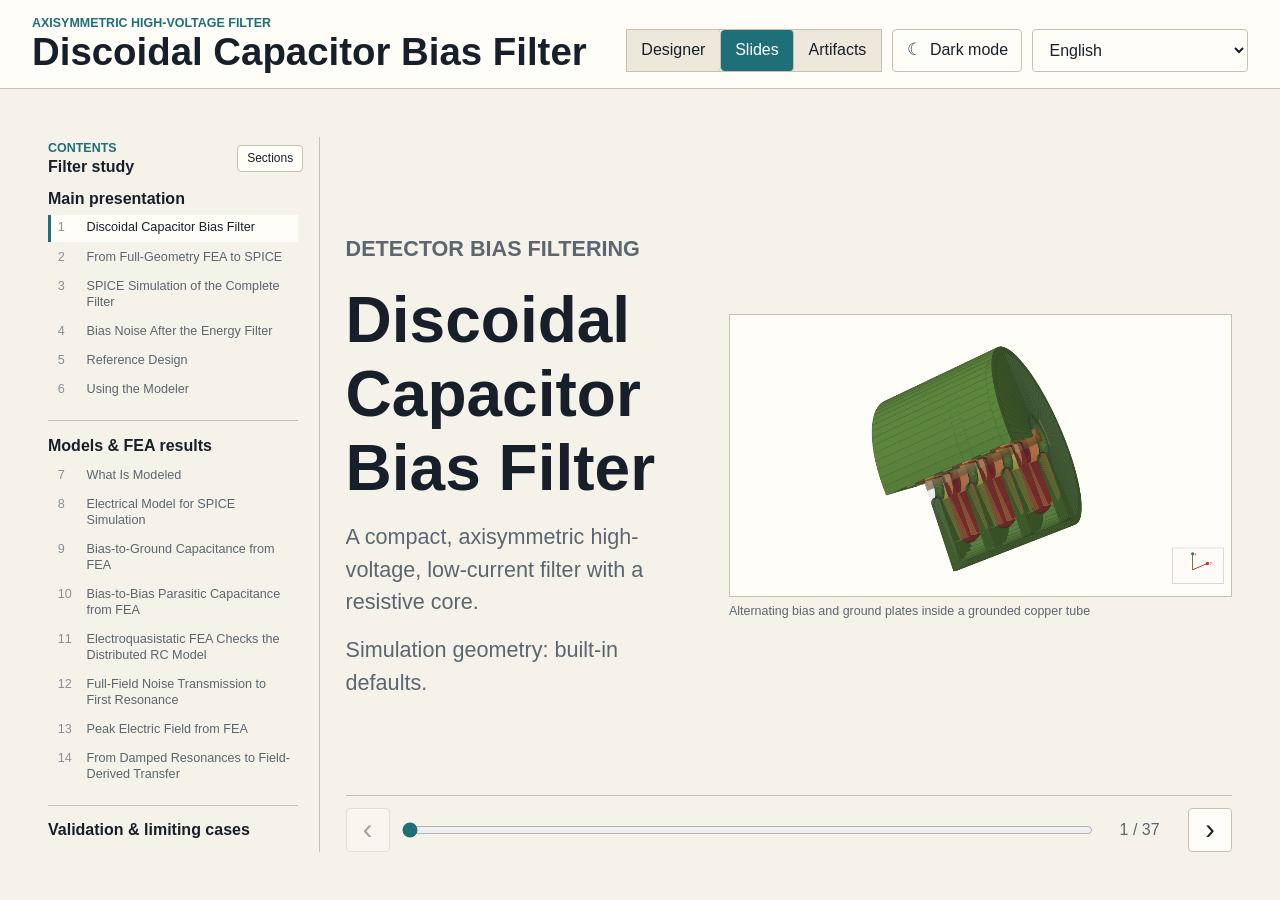
==== commit 50ab87d5: "Improve modeler guidance and restore full-wave results" ====
--- a/presentations/web/index.html
+++ b/presentations/web/index.html
@@ -17,11 +17,11 @@
         }
       })();
     </script>
-    <link rel="stylesheet" href="style.css?v=2026-08-11-locale-main-models-9">
+    <link rel="stylesheet" href="style.css?v=2026-08-25-modeler-slide-2">
     <script defer src="default-fenicsx-field.js?v=2026-08-11-locale-main-models-4"></script>
     <script defer src="default-eqs-sweep.js?v=2026-08-11-locale-main-models-4"></script>
     <script defer src="default-full-wave.js?v=2026-08-11-locale-main-models-4"></script>
-    <script defer src="app.js?v=2026-08-11-locale-main-models-13"></script>
+    <script defer src="app.js?v=2026-08-25-modeler-slide-2"></script>
   </head>
   <body>
     <header class="topbar">
@@ -799,28 +799,38 @@
           </figure>
         </article>
 
-        <article class="slide slide-copy-wide way-forward-slide">
-          <p class="eyebrow">Current thinking</p>
-          <h2>Way Forward</h2>
-          <div class="way-forward-grid">
-            <section>
-              <h3>Design direction</h3>
-              <ul>
-                <li>Keep the symmetric washer/core stack as the baseline.</li>
-                <li>Prefer ferrite only if measured resistance and excess noise justify it.</li>
-                <li>Keep matched discrete HV capacitors as a symmetric fallback, not the primary design.</li>
-              </ul>
-            </section>
-            <section>
-              <h3>Close the evidence gaps</h3>
-              <ol>
-                <li>Converge electrostatic peak field and capacitance.</li>
-                <li>Measure core resistance, noise, leakage, and partial discharge.</li>
-                <li>Run and validate the 3D frequency-domain electromagnetic model.</li>
-                <li>Compare the complete prototype with the SPICE and EM predictions.</li>
-              </ol>
-            </section>
-          </div>
+        <article class="slide slide-visual modeler-usage-slide">
+          <div class="slide-copy slide-copy-compact">
+            <p class="eyebrow">Geometry or capacitance input</p>
+            <h2>Using the Modeler</h2>
+            <ol class="modeler-steps">
+              <li>
+                <strong>Build the physical stack</strong>
+                <span>Enter the plate and washer dimensions, gaps, edge radii, materials, and number of plate pairs.</span>
+              </li>
+              <li>
+                <strong>Or enter component R and C</strong>
+                <span>Resistance and capacitance are independent choices. Select <em>Enter stage R</em> and/or <em>Enter resistor C<sub>par</sub></em> to specify component values directly; otherwise the model derives them from the selected resistive medium, dielectric properties, and geometry.</span>
+              </li>
+              <li>
+                <strong>Use the right level of confidence</strong>
+                <span>The circuit uses the entered capacitance directly. The field result is an approximate screening model because the actual capacitor electrodes, package, and local fringing fields are not resolved.</span>
+              </li>
+            </ol>
+          </div>
+          <figure class="slide-figure modeler-figure">
+            <canvas id="slideModelerCanvas" width="1100" height="460"></canvas>
+            <figcaption>Current settings rendered from the same normalized geometry used by the Designer</figcaption>
+            <div class="modeler-surrogate">
+              <div>
+                <strong>Component-defined gap</strong>
+                <span>&epsilon;<sub>eff</sub> &asymp; C<sub>gap</sub>L / (&epsilon;<sub>0</sub>A)</span>
+                <span>&sigma;<sub>eff</sub> &asymp; L / (R<sub>stage</sub>A)</span>
+              </div>
+              <p>Entered R and C are mapped to effective material properties, much like modeling the gap as a resistive and capacitive medium. Useful for sensitivity studies—not component-level peak-field qualification.</p>
+            </div>
+            <p class="modeler-circuit-note"><em>Optional added C<sub>g</sub> per bias plate</em> changes the circuit model only; it does not alter the electrostatic FEA geometry.</p>
+          </figure>
         </article>
 
         <article class="slide slide-visual">
--- a/presentations/web/style.css
+++ b/presentations/web/style.css
@@ -1117,20 +1117,88 @@
   font-size: 0.74rem;
 }
 
-.way-forward-grid {
-  display: grid;
-  grid-template-columns: repeat(2, minmax(0, 1fr));
-  gap: clamp(1rem, 3vw, 2.5rem);
-}
-
-.way-forward-grid section {
-  padding: clamp(1rem, 2vw, 1.6rem);
-  border: 1px solid var(--line);
-  background: var(--panel);
-}
-
-.way-forward-grid h3 {
-  margin-top: 0;
+.modeler-usage-slide {
+  grid-template-columns: minmax(20rem, 0.9fr) minmax(27rem, 1.1fr);
+  align-items: center;
+}
+
+.modeler-steps {
+  display: grid;
+  gap: 1rem;
+  margin: 0;
+  padding: 0;
+  list-style: none;
+  counter-reset: modeler-step;
+}
+
+.modeler-steps li {
+  position: relative;
+  display: grid;
+  gap: 0.25rem;
+  padding-left: 3.2rem;
+  counter-increment: modeler-step;
+}
+
+.modeler-steps li::before {
+  content: "0" counter(modeler-step);
+  position: absolute;
+  left: 0;
+  top: 0.05rem;
+  color: var(--accent-dark);
+  font-weight: 800;
+  font-variant-numeric: tabular-nums;
+}
+
+.modeler-steps strong {
+  font-size: 1.15rem;
+}
+
+.modeler-steps span {
+  color: var(--muted);
+  line-height: 1.45;
+}
+
+.modeler-figure {
+  display: grid;
+  gap: 0.55rem;
+}
+
+.slide-figure.modeler-figure canvas {
+  aspect-ratio: 1100 / 460;
+}
+
+.modeler-surrogate {
+  display: grid;
+  grid-template-columns: minmax(14rem, 0.9fr) minmax(15rem, 1.1fr);
+  align-items: center;
+  gap: 1.2rem;
+  padding: 1rem 1.2rem;
+  border: 1px solid var(--line);
+  border-left: 0.35rem solid var(--accent);
+  background: var(--panel);
+}
+
+.modeler-surrogate > div {
+  display: grid;
+  gap: 0.3rem;
+}
+
+.modeler-surrogate > div > span {
+  color: var(--accent-dark);
+  font-size: 1.45rem;
+  font-weight: 800;
+}
+
+.modeler-surrogate p,
+.modeler-circuit-note {
+  margin: 0;
+  color: var(--muted);
+  font-size: 0.9rem;
+  line-height: 1.4;
+}
+
+.modeler-circuit-note {
+  text-align: right;
 }
 
 .epoxy-choice-slide {
@@ -1604,7 +1672,7 @@
     grid-row: 3;
   }
 
-  .way-forward-grid {
+  .modeler-surrogate {
     grid-template-columns: 1fr;
   }
 
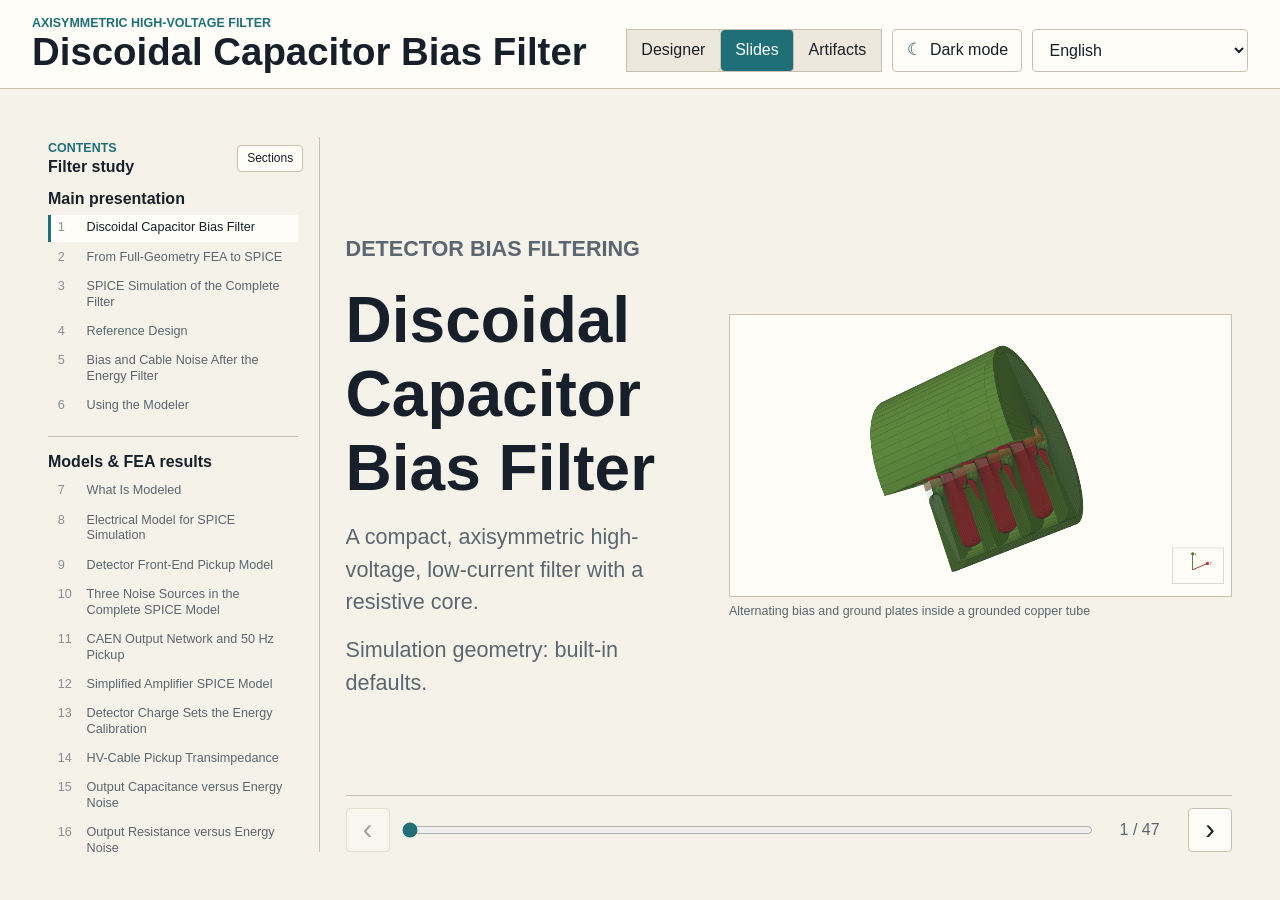
==== commit b998095b: "Update epoxy defaults, CAEN filter model, and noise analysis Add DP270, EP30, and 832C material and " ====
--- a/presentations/web/index.html
+++ b/presentations/web/index.html
@@ -17,11 +17,14 @@
         }
       })();
     </script>
-    <link rel="stylesheet" href="style.css?v=2026-08-25-modeler-slide-2">
-    <script defer src="default-fenicsx-field.js?v=2026-08-11-locale-main-models-4"></script>
-    <script defer src="default-eqs-sweep.js?v=2026-08-11-locale-main-models-4"></script>
-    <script defer src="default-full-wave.js?v=2026-08-11-locale-main-models-4"></script>
-    <script defer src="app.js?v=2026-08-25-modeler-slide-2"></script>
+    <link rel="stylesheet" href="style.css?v=2026-09-03-spice-tab">
+    <script defer src="default-fenicsx-field-dp270.js?v=2026-09-22-caen-dp270"></script>
+    <script defer src="default-thermal-fea.js?v=2026-09-22-caen-dp270"></script>
+    <script defer src="default-eqs-sweep-dp270.js?v=2026-09-22-caen-dp270"></script>
+    <script defer src="default-full-wave-dp270.js?v=2026-09-22-caen-dp270"></script>
+    <script defer src="noise-cables.js?v=2026-09-22-caen-dp270"></script>
+    <script defer src="epoxy-cure.js?v=2026-09-22-dp270-default"></script>
+    <script defer src="app.js?v=2026-09-22-noise-sigma"></script>
   </head>
   <body>
     <header class="topbar">
@@ -57,6 +60,7 @@
             <button class="control-tab active" type="button" role="tab" aria-selected="true" data-control-tab="electrical">Electrical</button>
             <button class="control-tab" type="button" role="tab" aria-selected="false" data-control-tab="geometry">Geometry</button>
             <button class="control-tab" type="button" role="tab" aria-selected="false" data-control-tab="noise">Noise</button>
+            <button class="control-tab" type="button" role="tab" aria-selected="false" data-control-tab="spice">SPICE</button>
             <button class="control-tab" type="button" role="tab" aria-selected="false" data-control-tab="solver">Field FEA</button>
             <button class="control-tab" type="button" role="tab" aria-selected="false" data-control-tab="thermal">Thermal</button>
             <button class="control-tab" type="button" role="tab" aria-selected="false" data-control-tab="files">Files</button>
@@ -71,6 +75,10 @@
             <label class="check" title="Reuse the entered discrete stage resistance, or reuse the bulk core material conductivity over the input end geometry."><input id="input_series_matches_stage" type="checkbox"> Input matches stage definition</label>
             <label title="Series resistance after the final bias plate and before the cable/load, entered in ohms. Zero ohms connects the load directly to the final plate."><span>Output series R</span><output id="output_series_resistance_ohm_out"></output><input id="output_series_resistance_ohm" type="range" min="0" max="1000" step="1"></label>
             <label class="check" title="Reuse the entered discrete stage resistance, or reuse the bulk core material conductivity over the output end geometry."><input id="output_series_matches_stage" type="checkbox"> Output matches stage definition</label>
+            <label><span>CAEN output C to ground</span><output id="bias_source_capacitance_nf_out"></output><input id="bias_source_capacitance_nf" type="range" min="0" max="10" step="0.1"></label>
+            <label><span>CAEN HV divider</span><output id="bias_source_divider_mohm_out"></output><input id="bias_source_divider_mohm" type="range" min="0" max="1000" step="1"></label>
+            <label><span>HV regulator output R</span><output id="bias_source_resistance_mohm_out"></output><input id="bias_source_resistance_mohm" type="range" min="0" max="10" step="0.01"></label>
+            <label><span>HV source cable length</span><output id="source_cable_length_m_out"></output><input id="source_cable_length_m" type="range" min="0" max="100" step="0.1"></label>
             <label title="Load conductance for the admittance estimate is Iload / Vbias."><span>Load current</span><output id="load_current_na_out"></output><input id="load_current_na" type="range" min="0" max="10" step="0.01"></label>
             <label title="Coax length connected at the filter output. The loaded ladder treats this as lumped cable capacitance."><span>Load cable length</span><output id="load_cable_length_m_out"></output><input id="load_cable_length_m" type="range" min="0" max="30" step="0.5"></label>
             <label title="Characteristic impedance used to infer lumped cable capacitance from length and velocity factor."><span>Load cable Z<sub>0</sub></span><output id="load_cable_impedance_ohm_out"></output><input id="load_cable_impedance_ohm" type="range" min="25" max="125" step="1"></label>
@@ -82,7 +90,7 @@
                 <option value="type61">Fair-Rite 61 NiZn</option>
                 <option value="nizn">NiZn ferrite</option>
                 <option value="mmb0204_melf">MELF 0204 10M</option>
-                <option value="mmb0207_melf">MELF 0207 12M</option>
+                <option value="mmb0207_melf">MELF 0207 10M</option>
                 <option value="epoxy_chain">MELF chain in 9510</option>
                 <option value="conductive_epoxy">Conductive epoxy</option>
                 <option value="custom">Custom</option>
@@ -106,7 +114,11 @@
             <label>Epoxy material
               <select id="epoxy_material">
                 <option value="mg_9510">MG Chemicals 9510</option>
+                <option value="stycast_2850ft_cat11">Stycast 2850FT BL + CAT 11</option>
                 <option value="stycast_2850ft_23lv">Stycast 2850FT + CAT 23LV</option>
+                <option value="three_m_dp270">3M DP270</option>
+                <option value="master_bond_ep30">Master Bond EP30 (estimated permittivity)</option>
+                <option value="mg_832c">MG Chemicals 832C</option>
                 <option value="mg_832fx">MG Chemicals 832FX</option>
                 <option value="mg_832fxt">MG Chemicals 832FXT</option>
                 <option value="mg_832fxc">MG Chemicals 832FXC</option>
@@ -171,23 +183,50 @@
 
           <div class="control-group control-panel" data-control-panel="noise" hidden>
             <h2>Detector noise</h2>
+            <label title="Apply the same digital trapezoidal processing to every noise transfer and the known-charge detector signal. When off, both use raw amplifier output; pole-zero correction is bypassed too. This recalculates locally without FEA or SPICE."><span>Apply energy shaping to noise and signal</span><input id="noise_apply_shaping" type="checkbox"></label>
+            <label title="Compensate exponential preamplifier decay before trapezoidal shaping, identically for signal and noise. Model: (1 - exp(-Ts/tau) z^-1)/(1 - z^-1). This is not a mains notch and can increase low-frequency noise. Actual ADC firmware and decay setting must be confirmed."><span>Pole-zero correction</span><input id="noise_pz_enabled" type="checkbox"></label>
+            <label title="Assumed preamplifier decay time for pole-zero correction. The provisional 350 microseconds is 1 Gohm times 0.35 pF, not a measured amplifier decay or confirmed ADC setting. Match this to measured pulses or the configured firmware coefficient."><span>Pole-zero decay time</span><output id="noise_pz_decay_us_out"></output><input id="noise_pz_decay_us" type="range" min="1" max="2000" step="1"></label>
             <label><span>ADC sampling frequency</span><output id="noise_sample_rate_msps_out"></output><input id="noise_sample_rate_msps" type="range" min="1" max="250" step="0.1"></label>
             <label><span>Waveform length</span><output id="noise_waveform_samples_out"></output><input id="noise_waveform_samples" type="range" min="512" max="32768" step="256"></label>
             <label><span>Trap rise/fall</span><output id="noise_trap_rise_us_out"></output><input id="noise_trap_rise_us" type="range" min="0.5" max="30" step="0.1"></label>
             <label><span>Trap flat top</span><output id="noise_trap_flat_us_out"></output><input id="noise_trap_flat_us" type="range" min="0" max="20" step="0.1"></label>
             <label><span>Supply noise limit</span><output id="noise_supply_noise_pp_mv_out"></output><input id="noise_supply_noise_pp_mv" type="range" min="0" max="100" step="0.1"></label>
-            <label><span>Broadband lab pickup</span><output id="noise_lab_broadband_rms_mv_out"></output><input id="noise_lab_broadband_rms_mv" type="range" min="0" max="100" step="0.1"></label>
-            <label><span>Power-line pickup</span><output id="noise_mains_rms_mv_out"></output><input id="noise_mains_rms_mv" type="range" min="0" max="100" step="0.1"></label>
+            <label><span>RG-58 input broadband pickup</span><output id="noise_lab_broadband_rms_mv_out"></output><input id="noise_lab_broadband_rms_mv" type="range" min="0" max="100" step="0.01"></label>
+            <label><span>RG-58 input power-line pickup</span><output id="noise_mains_rms_mv_out"></output><input id="noise_mains_rms_mv" type="range" min="0" max="100" step="0.01"></label>
+            <label><span>Cryostat cable broadband pickup</span><output id="noise_cryostat_broadband_rms_mv_out"></output><input id="noise_cryostat_broadband_rms_mv" type="range" min="0" max="100" step="0.01"></label>
+            <label><span>Cryostat cable power-line pickup</span><output id="noise_cryostat_mains_rms_mv_out"></output><input id="noise_cryostat_mains_rms_mv" type="range" min="0" max="100" step="0.01"></label>
             <label><span>Power-line frequency</span><output id="noise_mains_frequency_hz_out"></output><input id="noise_mains_frequency_hz" type="range" min="40" max="70" step="1"></label>
             <label><span>Ge Fano factor</span><output id="noise_fano_factor_out"></output><input id="noise_fano_factor" type="range" min="0.05" max="0.15" step="0.0001"></label>
             <div class="derived-dimensions" aria-label="Derived detector-noise values">
               <span>Record duration <strong id="noiseRecordDuration">--</strong></span>
               <span>Trap at mains <strong id="noiseTrapMainsAttenuation">--</strong></span>
-              <span>Predicted bias noise <strong id="noiseEquivalentEnergy">--</strong></span>
+              <span>Predicted bias + cable noise <strong id="noiseEquivalentEnergy">--</strong></span>
               <span>Fano noise <strong id="noiseFanoLimit">--</strong></span>
               <span>10% Fano target <strong id="noiseFanoTarget">--</strong></span>
             </div>
-            <p class="solver-note">Supply and pickup values are provisional input-referred stress tests. Replace them with measured spectra and the current per-channel DSP settings before treating the result as a requirement.</p>
+            <p class="solver-note">Supply noise and provisional RG-58 cable-tray pickup are applied before the filter. Separate provisional pickup on the custom cryostat cabling is applied after the filter and receives no ladder attenuation. Replace all assumed spectra and current per-channel DSP settings before treating the result as a requirement.</p>
+          </div>
+
+          <div class="control-group control-panel" data-control-panel="spice" hidden>
+            <h2>SPICE ladder simulation</h2>
+            <div class="actions solver-actions">
+              <button id="solveSpice" type="button">Run SPICE simulation</button>
+            </div>
+            <div class="thermal-summary" aria-label="SPICE simulation result">
+              <span>Topology <strong id="spiceTopology">--</strong></span>
+              <span>Capacitance source <strong id="spiceCapacitanceReuse">--</strong></span>
+              <span>Backend <strong id="spiceBackend">Not run</strong></span>
+              <span>Frequency points <strong id="spiceFrequencyCount">--</strong></span>
+              <span>50 Hz regulator path <strong id="spiceRegulator50Hz">--</strong></span>
+              <span>50 Hz filter-input path <strong id="spiceFilterInput50Hz">--</strong></span>
+            </div>
+            <div class="thermal-warning" id="spiceSolveStatus" role="status">Run a matching field FEA before the circuit simulation.</div>
+            <div class="solver-explainer">
+              <strong>Calculation sequence</strong>
+              <p>The electrical FEA supplies every bias-node capacitance to ground and the mutual-capacitance matrix. SPICE combines that network with the selected input, stage, and output resistances, source cable, regulator impedance, output cable, and detector load.</p>
+              <p>With Repeat interior FEA cell enabled, a solved stack of at least three bias plates supplies end/interior Cg and Cpar classes for any plate count of three or more. Changing plate count or resistor values then needs only SPICE. Three bias plates have two interplate resistors; five have four, in addition to the configured input/output resistors. Changing local dimensions, permittivity, or disabling repeat mode requires matching FEA. Exact full-stack and RF results still depend on plate count.</p>
+              <p>A completed run refreshes the complete-filter SPICE plot and the detector-noise budget in the slide deck.</p>
+            </div>
           </div>
 
           <div class="control-group control-panel" data-control-panel="geometry" hidden>
@@ -196,24 +235,24 @@
             <label id="use_package_core_od_control" class="check" title="Set core OD from the selected component package when its diameter is known."><input id="use_package_core_od" type="checkbox"> Use package diameter</label>
             <label title="Primary inside diameter of the surrounding grounded tube.">Ground tube ID <output id="tube_id_mm_out"></output><input id="tube_id_mm" type="range" min="12" max="64" step="0.1"></label>
             <label title="Primary axial washer thickness between adjacent plate faces.">Washer thickness <output id="plate_gap_mm_out"></output><input id="plate_gap_mm" type="range" min="0.4" max="4" step="0.1"></label>
-            <label title="Ceramic washer inner diameter and source dimension for coupled ground-ID modes.">Washer ID <output id="washer_id_mm_out"></output><input id="washer_id_mm" type="range" min="2" max="40" step="0.1"></label>
-            <label>Washer ID relation
+            <label id="washer_id_control" title="Ceramic washer inner diameter and source dimension for coupled ground-ID modes.">Washer ID <output id="washer_id_mm_out"></output><input id="washer_id_mm" type="range" min="2" max="40" step="0.1"></label>
+            <label id="washer_id_mode_control">Washer ID relation
               <select id="washer_id_mode">
                 <option value="ground_id">Ground ID = washer ID</option>
                 <option value="ground_flat_id">Ground flat ID = washer ID</option>
                 <option value="custom">Custom</option>
               </select>
             </label>
-            <label title="Ceramic washer outer diameter and source dimension for coupled bias-OD modes.">Washer OD <output id="washer_od_mm_out"></output><input id="washer_od_mm" type="range" min="4" max="60" step="0.1"></label>
-            <label>Washer OD relation
+            <label id="washer_od_control" title="Ceramic washer outer diameter and source dimension for coupled bias-OD modes.">Washer OD <output id="washer_od_mm_out"></output><input id="washer_od_mm" type="range" min="4" max="60" step="0.1"></label>
+            <label id="washer_od_mode_control">Washer OD relation
               <select id="washer_od_mode">
                 <option value="bias_od">Bias OD = washer OD</option>
                 <option value="bias_flat_od">Bias flat OD = washer OD</option>
                 <option value="custom">Custom</option>
               </select>
             </label>
-            <label title="Derived from washer OD unless the washer OD relation is Custom.">Bias plate OD <output id="hv_plate_od_mm_out"></output><input id="hv_plate_od_mm" type="range" min="12" max="56" step="0.1"></label>
-            <label title="Derived from washer ID unless the washer ID relation is Custom.">Ground plate ID <output id="ground_plate_inner_diameter_mm_out"></output><input id="ground_plate_inner_diameter_mm" type="range" min="2" max="40" step="0.1"></label>
+            <label title="Primary bias-plate outside diameter when the dielectric is continuous epoxy; ceramic washer relation modes may derive it from washer OD.">Bias plate OD <output id="hv_plate_od_mm_out"></output><input id="hv_plate_od_mm" type="range" min="12" max="56" step="0.1"></label>
+            <label title="Primary ground-plate inside diameter when the dielectric is continuous epoxy; ceramic washer relation modes may derive it from washer ID.">Ground plate ID <output id="ground_plate_inner_diameter_mm_out"></output><input id="ground_plate_inner_diameter_mm" type="range" min="2" max="40" step="0.1"></label>
             <label title="Minimum is nominal 1/2 oz copper foil: 0.0175 mm.">Bias plate thickness <output id="bias_plate_thickness_mm_out"></output><input id="bias_plate_thickness_mm" type="range" min="0.0175" max="4" step="0.0005"></label>
             <label title="Minimum is nominal 1/2 oz copper foil: 0.0175 mm.">Ground plate thickness <output id="ground_plate_thickness_mm_out"></output><input id="ground_plate_thickness_mm" type="range" min="0.0175" max="4" step="0.0005"></label>
             <label class="check"><input id="ground_matches_bias_thickness" type="checkbox"> Ground thickness = bias thickness</label>
@@ -314,7 +353,7 @@
           <div class="control-group control-panel" data-control-panel="thermal" hidden>
             <h2>Thermal bond analysis</h2>
             <label title="A what-if assembly temperature for evaluating thermally induced stress; this is not a design target."><span>Temperature to evaluate</span><output id="thermal_min_temperature_c_out"></output><input id="thermal_min_temperature_c" type="range" min="-80" max="30" step="1"></label>
-            <label title="The cited MG 9510 and Stycast 2850FT/CAT 23LV data sheets do not publish Young's modulus. The saved calculation preserves a 2 to 4 GPa sensitivity range."><span>Assumed epoxy E</span><output id="thermal_epoxy_modulus_gpa_out"></output><input id="thermal_epoxy_modulus_gpa" type="range" min="2" max="4" step="0.1"></label>
+            <label title="The cited MG 9510 and Stycast 2850FT/CAT 11/23LV data do not publish Young's modulus for these systems. The saved calculation preserves a 2 to 4 GPa sensitivity range."><span>Assumed epoxy E</span><output id="thermal_epoxy_modulus_gpa_out"></output><input id="thermal_epoxy_modulus_gpa" type="range" min="2" max="4" step="0.1"></label>
             <label title="Dimensionless fraction of the radial and circumferential (hoop) thermal-mismatch strains prevented in the closed-form plane-stress baseline. It assumes equal radial and hoop stress while axial and r-z shear stress are zero. k = 1 is not an upper bound on local FEA stress."><span>Radial + hoop restraint k</span><output id="thermal_restraint_factor_out"></output><input id="thermal_restraint_factor" type="range" min="0.25" max="1" step="0.05"></label>
             <label title="Target element size for the axisymmetric thermoelastic FEniCSx mesh."><span>Thermal FEA mesh</span><output id="thermal_mesh_size_mm_out"></output><input id="thermal_mesh_size_mm" type="range" min="0.1" max="1" step="0.05"></label>
             <div class="actions solver-actions">
@@ -346,13 +385,14 @@
             <div class="solver-explainer thermal-explainer">
               <strong>Calculation method</strong>
               <p>The temperature control evaluates thermally induced stress at a selected assembly temperature; it is not a design target.</p>
-              <p>This is a closed-form thermal-mismatch estimate, not a thermal-stress FEA. Below the 9510 glass transition at 70&nbsp;&deg;C, the rigid cured epoxy wants to contract much more than alumina or copper. The estimate uses &sigma; = kE&Delta;&alpha;&Delta;T/(1 &minus; &nu;) and compares it with the published 20&nbsp;MPa cured tensile strength.</p>
+              <p>This is a closed-form thermal-mismatch estimate, not a thermal-stress FEA. The estimate uses &sigma; = kE&epsilon;<sub>mismatch</sub>/(1 &minus; &nu;). For DP270 and 832C, mismatch strain integrates the below- and above-Tg CTE over cooldown from the selected cure temperature. Bulk tensile comparisons use 45 MPa for 832C; DP270 and EP30 have no assigned bulk tensile limit. Existing Stycast screens retain their provisional 20 MPa proxy.</p>
               <p><em>k</em> is the fraction of radial and circumferential (hoop) mismatch strain prevented in the closed-form approximation. It assumes &sigma;<sub>rr</sub> = &sigma;<sub>&theta;&theta;</sub> and &sigma;<sub>zz</sub> = &sigma;<sub>rz</sub> = 0. It is not a prescribed surface shift, and it does not control the FEA.</p>
-              <p>Axisymmetry removes variation with circumferential angle, but radial displacement still changes circumference, so hoop strain and stress remain. The FEA includes &sigma;<sub>rr</sub>, &sigma;<sub>zz</sub>, &sigma;<sub>&theta;&theta;</sub>, and &sigma;<sub>rz</sub>. Local three-direction confinement can therefore exceed the radial-plus-hoop plane-stress baseline. At <em>k</em> = 0.5, the 20 MPa bulk-strength proxy crossing moves to <strong id="thermalHalfRestraintOnset">--</strong>.</p>
+              <p>Axisymmetry removes variation with circumferential angle, but radial displacement still changes circumference, so hoop strain and stress remain. The FEA includes &sigma;<sub>rr</sub>, &sigma;<sub>zz</sub>, &sigma;<sub>&theta;&theta;</sub>, and &sigma;<sub>rz</sub>. Local three-direction confinement can therefore exceed the radial-plus-hoop plane-stress baseline. At <em>k</em> = 0.5, the selected bulk-strength comparison crossing moves to <strong id="thermalHalfRestraintOnset">--</strong>.</p>
               <p>The FEniCSx model solves the selected plate and tube conductors, core, epoxy, and any distinct solid washer with axisymmetric linear elasticity and exact center-plane symmetry. Selecting an epoxy-filled gap removes the washer material interface. All remaining interfaces are perfectly bonded, so the model reports epoxy stress but cannot predict separation. A separation-temperature solve requires cohesive interface laws and adhesion or fracture data for the actual material pairs and surface preparations.</p>
-              <p>The published 3.9% cure shrinkage is not added as elastic strain because the locked-in fraction after gel is unknown. Any retained cure stress reduces the available cold margin.</p>
+              <p>Cure shrinkage is not added as elastic strain because the locked-in fraction after gel is unknown. Any retained cure stress reduces the available cold margin.</p>
               <p><a href="https://mgchemicals.com/downloads/tds/tds-9510.pdf">9510 TDS</a> &middot; <a href="https://www2.coorstek.com/media/4235/advanced-alumina.pdf">CoorsTek alumina</a> &middot; <a href="https://alloys.copper.org/alloy/C11000">C110 copper</a></p>
             </div>
+            <div id="epoxyCureDetails" class="control-note"></div>
           </div>
 
           <div class="actions control-panel" data-control-panel="files" hidden>
@@ -531,6 +571,7 @@
               <button class="viewer-tab" type="button" data-viewer-panel="potentialPanel" role="tab" aria-selected="false">Potential</button>
               <button class="viewer-tab" type="button" data-viewer-panel="fieldPanel" role="tab" aria-selected="false">Electric field</button>
               <button class="viewer-tab" type="button" data-viewer-panel="thermalFeaPanel" role="tab" aria-selected="false">Thermal FEA</button>
+              <button class="viewer-tab" type="button" data-viewer-panel="noiseSchematicPanel" role="tab" aria-selected="false">Noise schematic</button>
             </div>
 
             <figure class="viewer-panel cad-figure active" id="cadPanel" role="tabpanel">
@@ -576,6 +617,12 @@
               <figcaption>Epoxy maximum-principal tensile stress from the axisymmetric thermal FEA</figcaption>
               <canvas id="thermalFeaCanvas" width="900" height="440"></canvas>
             </figure>
+            <section class="viewer-panel" id="noiseSchematicPanel" role="tabpanel" hidden>
+              <canvas id="noiseSchematicCanvas" width="1100" height="430" aria-label="Simplified noise circuit with four cable sections"></canvas>
+              <div id="noiseCableEditor" class="noise-cable-editor"></div>
+              <button type="button" id="noiseCableSolve">Run SPICE</button>
+              <p id="noiseCableStatus" role="status">Cable changes require SPICE, not FEA.</p>
+            </section>
           </div>
         </section>
       </section>
@@ -642,35 +689,167 @@
             <h2>SPICE Simulation of the Complete Filter</h2>
             <ul>
               <li>The backend solves every R, C<sub>g</sub>, and C<sub>par</sub> element in the unbuffered ladder.</li>
-              <li>Exact mode uses the extracted Maxwell network; repeated mode uses the explicitly approximate screening network.</li>
-              <li>The loaded curve includes the cable transmission line, detector capacitance, and DC load conductance once at the final node.</li>
-              <li>The unloaded curve removes the cable and detector load to show voltage-noise attenuation at the bare filter output.</li>
-              <li>The 50 &Omega; test curve adds a tracking-generator source and analyzer load, including source mismatch without changing the filter input resistance.</li>
-              <li>The intrinsic curve also removes the source-side network, matching the direct-drive, open-output ports used by the field solve.</li>
-              <li>End resistors occur only where specified; the complete solve avoids multiplying an isolated one-section response.</li>
+              <li>Filter unloaded measures the bare output; the 50 &Omega; curve models matched test equipment at both ports.</li>
+              <li>HV regulator + input T-line adds the Designer regulator output resistance and source cable, while leaving the filter output unloaded.</li>
+              <li>Filter + output T-line + detector/LMFE drives the filter input and measures the reduced front-end response beyond the cryostat cable.</li>
+              <li>Everything starts at the regulator's ideal internal source and includes both transmission lines, the complete filter, detector, and amplifier.</li>
+              <li>The detector-facing curves apply the selected trapezoidal response and divide by the known-charge signal gain, giving detector-equivalent attenuation.</li>
+              <li>End resistors occur only where specified; no curve is made by multiplying an isolated one-section response.</li>
             </ul>
           </div>
           <figure class="slide-figure">
             <canvas id="slideSpiceLadderCanvas" width="1100" height="620"></canvas>
-            <figcaption>Complete RC ladder, including the intrinsic matched-port transfer used for the field-solve comparison</figcaption>
+            <figcaption>Five source/load boundaries from a bare filter measurement through the complete regulator-to-energy-estimator path</figcaption>
+          </figure>
+        </article>
+
+        <article class="slide slide-visual">
+          <div class="slide-copy slide-copy-compact">
+            <h2>Detector Front-End Pickup Model</h2>
+            <ul>
+              <li>The reduced ngspice model retains the MX11RC input JFET, BF862 cascode, 0.35 pF / 1 G&Omega; feedback, signal-cable delays, and the differential output across R30.</li>
+              <li>C19 uses the Designer/Electrical Detector C value; the 10 pF default is a conservative upper-end detector capacitance.</li>
+              <li>A 1 A AC test current is injected at the detector cathode to calculate pickup transimpedance through the selected cryostat HV cable.</li>
+              <li>The cable is terminated by the complete filter model, including its selected output resistance and capacitance network.</li>
+              <li>The LMH6654 stages are replaced by finite-gain, 10 MHz gain-bandwidth ideal op amps. Their bias filters and the later AD8139 differential-output stage are omitted.</li>
+              <li>The dedicated pickup slide reports transimpedance in V/A; the complete-filter slide uses the detector signal calibration to express that path as detector-equivalent attenuation.</li>
+            </ul>
+          </div>
+          <figure class="slide-figure">
+            <canvas id="slideDetectorFrontendCanvas" width="1100" height="620"></canvas>
+            <figcaption>Reduced LEGEND LMFE model used to evaluate detector-cable pickup and filter termination</figcaption>
+          </figure>
+        </article>
+
+        <article class="slide slide-visual">
+          <div class="slide-copy slide-copy-compact">
+            <h2>Three Noise Sources in the Complete SPICE Model</h2>
+            <ul>
+              <li>Supply: the CAEN A1560 sketch shows a final series resistor, 1 nF to ground, and a 300 M&Omega; divider. Use 40 k&Omega; for the sketch's unspecified “few tens of k”, as selected for this study.</li>
+              <li>A1560H maximum ripple: 10 mV p-p at 20&ndash;1000 Hz; 5 mV p-p at 1 kHz&ndash;20 MHz. These terminal-ripple limits are applied conservatively upstream of the final RC for comparison; the internal HV filter and regulation loop are unspecified. Each band uses its worst-frequency sine scenario; 50 Hz is shown separately.</li>
+              <li>Outside cryostat: insert a series pickup voltage at the RG-58 filter end, retaining the regulator and entire input cable.</li>
+              <li>Inside cryostat: insert a separate series pickup voltage between the output cable and detector cathode, retaining the filter termination.</li>
+              <li>One source is active per AC solve. All three share the detector/LMFE and differential R30 output; noise powers are weighted by the trapezoid and calibrated with a known charge.</li>
+              <li>At low frequency the input cable contributes C = L/(Z<sub>0</sub>v<sub>f</sub>c), forming a T network between regulator R and filter input R. The transmission line already includes this capacitance.</li>
+              <li>Pickup voltages represent induced cable EMFs, not clamped node voltages. Cable-end placement approximates distributed pickup. The separate current-injection sensitivity studies use a different source convention.</li>
+            </ul>
+          </div>
+          <figure class="slide-figure">
+            <canvas id="slideThreeNoiseSourcesCanvas" width="1100" height="620"></canvas>
+            <figcaption>Three excitations of one complete circuit, with the low-frequency input T network shown below</figcaption>
+          </figure>
+        </article>
+
+        <article class="slide slide-visual">
+          <div class="slide-copy slide-copy-compact">
+            <p class="eyebrow">Input-referred amplifier check</p>
+            <h2>Simplified Amplifier SPICE Model</h2>
+            <ul>
+              <li>The reduced model preserves the detector capacitance, MX11RC J2 input device, BF862 cascode, 0.35 pF / 1 G&Omega; charge feedback, finite-gain amplifier stages, signal-cable delays, and differential R30 output.</li>
+              <li>The pickup solve excites the detector cathode. A separate 1 V AC solve excites the J2 gate and gives the amplifier signal gain G<sub>gate</sub>(f).</li>
+              <li>Dividing pickup at R30 by |G<sub>gate</sub>(f)| expresses each AC pickup component as an equivalent voltage at the J2 gate.</li>
+              <li>The trapezoidal response is identical in the numerator and denominator of this same-frequency ratio, so it cancels and is not needed for the input-referred check.</li>
+              <li>Energy-resolution broadening is calculated separately: shape the pickup spectrum, normalize it with the shaped response to a known detector-charge step, convert to equivalent energy, and combine it in quadrature with Fano noise.</li>
+            </ul>
+          </div>
+          <figure class="slide-figure">
+            <canvas id="slideSimplifiedAmplifierCanvas" width="1100" height="620"></canvas>
+            <figcaption>Two SPICE excitations distinguish an input-referred amplifier check from detector-energy calibration</figcaption>
+          </figure>
+        </article>
+
+        <article class="slide slide-visual">
+          <div class="slide-copy slide-copy-compact">
+            <p class="eyebrow">Transient charge calibration</p>
+            <h2>Detector Charge Sets the Energy Calibration</h2>
+            <ul>
+              <li>ngspice injects a known charge as a 100 ns current pulse from the detector cathode to the MX11RC J2 gate and measures the differential voltage across R30.</li>
+              <li>The collected charge is integrated onto the 0.35 pF feedback capacitor, producing the preamplifier step whose amplitude measures event energy.</li>
+              <li>The selected trapezoidal estimator is applied to this transient. Its shaped amplitude per unit charge is the scalar energy calibration.</li>
+              <li>Trap-filtered pickup RMS at R30 is divided by that amplitude and converted to equivalent charge, then to energy using 2.96 eV per electron-hole pair.</li>
+              <li>High-frequency rise-time and reflection distortion remain important for event-shape discrimination, but are evaluated separately from energy resolution.</li>
+            </ul>
+          </div>
+          <figure class="slide-figure">
+            <canvas id="slideLmfeGateGainCanvas" width="1100" height="620"></canvas>
+            <figcaption>Differential LMFE step produced by a known collected detector charge</figcaption>
+          </figure>
+        </article>
+
+        <article class="slide slide-visual">
+          <div class="slide-copy slide-copy-compact">
+            <p class="eyebrow">Cryostat-cable pickup excitation</p>
+            <h2>HV-Cable Pickup Transimpedance</h2>
+            <ul>
+              <li>ngspice injects 1 A AC at the C19 cathode node and calculates V<sub>R30</sub>/I<sub>pickup</sub>. Its unit is V/A = &Omega;; it is not a dimensionless attenuation.</li>
+              <li>The complete filter terminates the far end of the 10 m cable with the selected output resistance.</li>
+              <li>The final-node C<sub>g</sub> is connected from the last bias plate to ground, before the output resistor. It is not modeled as V16 source capacitance.</li>
+              <li>The output-stage C<sub>g</sub> is swept from 0.1&times; through 100&times; its FEA-derived reference value.</li>
+              <li>The entered cryostat pickup voltage is represented as a Norton source I<sub>pickup</sub> = V<sub>pickup</sub>/Z<sub>0</sub>.</li>
+              <li>This is a reviewable lumped pickup convention; actual distributed coupling and common mode require cable measurements.</li>
+            </ul>
+          </div>
+          <figure class="slide-figure">
+            <canvas id="slideLmfePickupTransferCanvas" width="1100" height="620"></canvas>
+            <figcaption>Pickup transimpedance for representative output-stage capacitance values</figcaption>
+          </figure>
+        </article>
+
+        <article class="slide slide-visual">
+          <div class="slide-copy slide-copy-compact">
+            <p class="eyebrow">Pickup after energy filtering</p>
+            <h2>Output Capacitance versus Energy Noise</h2>
+            <ul>
+              <li>Pickup voltage is represented by I<sub>pickup</sub> = V<sub>pickup</sub>/Z<sub>0</sub>, propagated through the cable and LMFE, and measured across R30.</li>
+              <li>The Designer/Noise cryostat 50/60 Hz and broadband RMS values set the pickup amplitude.</li>
+              <li>The selected discrete trapezoidal response is applied before line and broadband terms are combined in quadrature.</li>
+              <li>The preceding known-charge transient converts the shaped R30 RMS voltage into equivalent detector-energy RMS.</li>
+              <li>The seven solved capacitances span 0.1&times;, 0.3&times;, 1&times;, 3&times;, 10&times;, 30&times;, and 100&times; the reference output-stage C<sub>g</sub>.</li>
+            </ul>
+          </div>
+          <figure class="slide-figure">
+            <canvas id="slideLmfePickupNoiseCanvas" width="1100" height="620"></canvas>
+            <figcaption>Equivalent detector-energy noise after the selected trapezoidal estimator</figcaption>
+          </figure>
+        </article>
+
+        <article class="slide slide-visual">
+          <div class="slide-copy slide-copy-compact">
+            <p class="eyebrow">Termination sensitivity at three capacitances</p>
+            <h2>Output Resistance versus Energy Noise</h2>
+            <ul>
+              <li>The same LMFE pickup calculation is repeated while varying the resistance between the final bias plate and the 10 m cryostat HV cable.</li>
+              <li>Each resistance is solved with 0.1&times;, 1&times;, and 10&times; the FEA-derived output-stage C<sub>g</sub>.</li>
+              <li>The selected trapezoidal filter is applied to pickup at R30, then normalized by the shaped known-charge transient; no frequency-by-frequency gate-gain division is used.</li>
+              <li>The sweep includes the ordered 10, 22, 27, 33, 39, 47, and 51 &Omega; MELF values plus nearby points that reveal the trend.</li>
+              <li>At the design capacitance, 22-51 &Omega; produces practically the same equivalent energy noise; termination is therefore selected for fast-step fidelity rather than energy resolution.</li>
+              <li>The cable model gives Z<sub>0</sub> &asymp; 48 &Omega; and about 47.5 ns one-way delay. With a sub-100 ns signal rise, transient reflections and pulse-shape fidelity are more relevant than a 100 kHz spot value.</li>
+            </ul>
+          </div>
+          <figure class="slide-figure">
+            <canvas id="slideLmfeResistanceNoiseCanvas" width="1100" height="620"></canvas>
+            <figcaption>Equivalent detector-energy noise versus filter-end termination resistance</figcaption>
           </figure>
         </article>
 
         <article class="slide slide-visual">
           <div class="slide-copy slide-copy-compact">
             <p class="eyebrow">Noise-based stopping point</p>
-            <h2>Bias Noise After the Energy Filter</h2>
-            <ul>
-              <li>A 2039 keV event creates about 689,000 electron-hole pairs, or 110 fC. The three-measurement weighted default F = 0.1145 gives about 0.831 keV rms of irreducible Fano fluctuation.</li>
-              <li>Bias noise is propagated through the complete loaded ladder and the selected discrete trapezoidal energy-filter response.</li>
+            <h2>Bias and Cable Noise After the Energy Filter</h2>
+            <ul>
+              <li>A 2039 keV event creates about 689,000 electron-hole pairs, or 110 fC. The three-measurement weighted default F = 0.1145 gives about 831 eV &sigma; of irreducible Fano fluctuation.</li>
+              <li>CAEN supply ripple passes through the 40 k&Omega; / 1 nF CAEN output network, RG-58 input cable, filter, cryostat cable, detector, amplifier, and trapezoidal energy estimator.</li>
+              <li>Outside and inside cryostat pickup are separate localized series voltage excitations, with all passive components retained. Entered pickup voltages describe induced EMFs, not clamped node voltages.</li>
+              <li>Each R30 noise response uses the shaped known-charge signal calibration. Missing complete SPICE results are labeled as a legacy approximation.</li>
+              <li>With the sinusoidal conversion used in this model, the A1560H ripple limits are 3.54 mV &sigma; at 20&ndash;1000 Hz and 1.77 mV &sigma; at 1 kHz&ndash;20 MHz. Band powers are added; the 50/60 Hz low-band scenario is an alternative, never counted twice.</li>
               <li>The public LEGEND reference estimator uses a 10 &micro;s rise and 4 &micro;s flat top; current production settings remain an input to confirm.</li>
-              <li>The design criterion is predicted bias-path noise below 0.10 times the calculated Fano RMS fluctuation; observed detector resolution is deliberately excluded.</li>
-              <li>The provisional source envelope remains deliberately adjustable because a peak-to-peak supply limit and an assumed laboratory pickup level do not define measured spectra.</li>
+              <li>The design criterion is predicted bias-path noise below 0.10 times the calculated Fano &sigma;; observed detector resolution is deliberately excluded.</li>
+              <li>Both pickup sources default to 0.20 mV &sigma; at 50 Hz plus 0.05 mV &sigma; broadband. Independent powers are added; a separate same-phase mains sum shows possible coherent interference.</li>
             </ul>
           </div>
           <figure class="slide-figure">
             <canvas id="slideFanoNoiseCanvas" width="1100" height="620"></canvas>
-            <figcaption>Input-referred supply and pickup propagated through the RC ladder and trapezoidal energy estimator</figcaption>
+            <figcaption>Supply and RG-58 input pickup pass through the filter; custom cryostat-cable pickup enters downstream</figcaption>
           </figure>
         </article>
 
@@ -678,6 +857,7 @@
           <div class="slide-copy slide-copy-compact">
             <p class="eyebrow">Geometry to expected performance</p>
             <h2>From Full-Geometry FEA to SPICE</h2>
+            <p>Reuse Cg/Cpar for circuit sweeps: with Repeat interior enabled, three solved bias plates supply end/interior classes for larger stacks. Five plates use four interplate resistors. Adjusting plate count or resistance requires only SPICE; local geometry or dielectric changes require new FEA.</p>
             <ul>
               <li>Electrostatic FEniCSx basis fields extract each bias node's C<sub>g</sub> and every mutual C<sub>par</sub> directly from the complete geometry.</li>
               <li>A distributed electroquasistatic field solve agrees with the matched RC network within 1.79 dB through the saved 1 Hz&ndash;1 GHz sweep.</li>
@@ -743,8 +923,29 @@
 
         <article class="slide slide-visual">
           <div class="slide-copy slide-copy-compact">
+            <p class="eyebrow">Axisymmetric thermoelastic solution</p>
+            <h2>Thermal FEA Model</h2>
+            <ul>
+              <li>FEniCSx solves the copper plates and tube, resistive core, and continuous DP270 dielectric as bonded elastic solids in cylindrical r-z symmetry.</li>
+              <li>Axial center-plane mirror symmetry and cylindrical symmetry are exact for the idealized geometry.</li>
+              <li>The DP270 default uses a provisional 40&nbsp;&deg;C stress-free reference and cooldown to 20&nbsp;&deg;C. Cure duration at 40&nbsp;&deg;C is unverified; E = 3 GPa is assumed. CTE integrates across the 43&nbsp;&deg;C Tg onset for hotter schedules.</li>
+              <li>The MELF body is modeled as its dominant Al<sub>2</sub>O<sub>3</sub> ceramic substrate; the thin resistive film, steel caps, plating, and coating are omitted.</li>
+              <li>External surfaces are traction-free; every material interface is perfectly bonded.</li>
+              <li>The model includes radial, axial, hoop, and r-z shear stress, but excludes cure shrinkage, viscoelastic relaxation, voids, cohesive debonding, and fracture.</li>
+              <li>The color field is epoxy maximum-principal tensile stress. P99 is used for comparison; the marked raw corner peak remains mesh sensitive.</li>
+            </ul>
+          </div>
+          <figure class="slide-figure">
+            <canvas id="slideThermalFeaModelCanvas" width="1100" height="620"></canvas>
+            <figcaption>Current thermal FEA result rendered from the solved geometry and DP270 / ceramic-body MELF proxy (coating omitted) material assignment</figcaption>
+          </figure>
+        </article>
+
+        <article class="slide slide-visual">
+          <div class="slide-copy slide-copy-compact">
             <p class="eyebrow">Default geometry · matched open-circuit ports</p>
             <h2>Electroquasistatic FEA Checks the Distributed RC Model</h2>
+            <p>DP270: mesh change at 1 kHz is 0.0053 dB; EQS/lumped disagreement peaks at 2.31 dB near 100 kHz (exceeds the 2 dB comparison criterion). At 50 Hz the difference is 0.0083 dB.</p>
             <ul>
               <li>The input bias plate is fixed at 1 V, all interior plates float, and the output plate is measured open-circuit.</li>
               <li>No input resistor, output resistor, cable, detector capacitance, or load conductance appears in either curve.</li>
@@ -764,6 +965,7 @@
           <div class="slide-copy slide-copy-compact">
             <p class="eyebrow">Low-frequency field limit through first mode</p>
             <h2>Full-Field Noise Transmission to First Resonance</h2>
+            <p style="color:#b73e3e;font-weight:bold">DP270 default: RF handoff is not validated (2.77 dB residual, 2 dB criterion). MEEP is diagnostic; no first resonance has been verified in this sweep.</p>
             <ul>
               <li>The displayed full-field sweep starts at 50 Hz with the electroquasistatic Maxwell solution, which is the correct low-frequency limit for this millimetre-scale geometry.</li>
               <li>EQS and cylindrical <em>m</em> = 0 MEEP overlap at 300 MHz and 1 GHz. The 300 MHz point anchors the provisional port normalization; the independent 1 GHz point checks whether their slopes agree before handoff.</li>
@@ -833,17 +1035,32 @@
           </figure>
         </article>
 
-        <article class="slide slide-visual">
+        <article class="slide slide-copy-wide caen-comparison-slide">
+          <p class="eyebrow">CAEN sketch · DP270 default · 50 Hz AC comparison</p>
+          <h2 style="font-size:34px;margin:8px 0 14px">CAEN Output Network and 50 Hz Pickup</h2>
+          <p style="font-size:17px;line-height:1.4;margin:10px 0">Filtered internal source → <strong>40 kΩ series</strong> → CAEN output → 10 m input cable → discoidal filter. At the CAEN output: <strong>1 nF ∥ 300 MΩ to ground</strong>.</p>
+          <p style="font-size:17px;line-height:1.4;margin:10px 0">The sketch specifies “a few tens of k”; 40 kΩ is the selected approximation. The upstream HV filter and regulator feedback impedance remain unspecified.</p>
+          <table style="width:100%;border-collapse:collapse;font-size:17px;line-height:1.6">
+            <thead><tr><th style="text-align:left">Excitation / R30 response</th><th>Old 1 MΩ</th><th>40 kΩ + 1 nF</th><th>Change</th></tr></thead>
+            <tbody>
+              <tr><td>Supply voltage · V/V</td><td style="text-align:center">0.5636</td><td style="text-align:center">0.6101</td><td style="text-align:center">+0.69 dB</td></tr>
+              <tr><td>Input cable series EMF · V/V</td><td style="text-align:center">0.5914</td><td style="text-align:center">0.6104</td><td style="text-align:center">+0.27 dB</td></tr>
+              <tr><td>Cryostat cable series EMF · V/V</td><td style="text-align:center">6.1474</td><td style="text-align:center">6.1473</td><td style="text-align:center">≈ 0 dB</td></tr>
+              <tr><td>Input-node current · V/A</td><td style="text-align:center">563,643</td><td style="text-align:center">24,404</td><td style="text-align:center"><strong>−27.27 dB</strong></td></tr>
+            </tbody>
+          </table>
+          <p style="font-size:17px;line-height:1.4;margin:10px 0"><strong>The lower impedance helps current-coupled pickup.</strong> The 1 nF itself adds only 0.0021 dB of 50 Hz supply-path attenuation versus 40 kΩ alone. Its isolated RC corner is 3.98 kHz.</p>
+          <p style="font-size:14px;line-height:1.3">Same DP270 FEA network in all cases; differential LMFE output, not detector voltage. Current and series-voltage excitations are distinct coupling models. Cryostat pickup bypasses the upstream filter. Saved study: simulations/spice/caen-dp270-50hz.json.</p>
+        </article>
+
+        <article class="slide slide-visual thermal-limit-slide">
           <div class="slide-copy slide-copy-compact">
             <p class="eyebrow">Possible mechanical limitation</p>
-            <h2>Possible Thermal Limits of Heat-Cured Epoxy</h2>
-            <ul>
-              <li>The closed form assumes equal radial and hoop stress with zero axial and r-z shear stress.</li>
-              <li>The FEA maximum-principal result combines radial, axial, hoop, and r-z shear stress and is the most limiting trend shown.</li>
-              <li>The 20&nbsp;MPa horizontal line is retained as a common bulk-strength comparison proxy from the 9510 data; it is not a Stycast tensile value or a predicted interface-separation temperature.</li>
-              <li>FEA reports the 99th-percentile epoxy maximum-principal tensile stress; its raw material-corner peak remains mesh sensitive.</li>
-              <li>9510 has no published bulk shear strength. Its substrate-specific lap-shear values cannot be used as the local FEA shear limit; the actual copper/alumina bonds need coupon data.</li>
-              <li>The dashed <em>k</em> = 0.5 FEA trend is a linear stress-scaling sensitivity, not a second interface-compliance solve.</li>
+            <h2>DP270 Default Thermal Screen</h2>
+            <ul>
+              <li>DP270 default: provisional 40&nbsp;&deg;C stress-free reference, cooling to 20&nbsp;&deg;C. The manufacturer does not specify a complete cure duration at 40&nbsp;&deg;C.</li>
+              <li>CTE is 80 ppm/K below the 43&nbsp;&deg;C Tg onset and 180 ppm/K above it. E = 3 GPa is assumed; actual stress lock-in depends on gelation and relaxation. The encapsulated MELF uses a ceramic-body proxy.</li>
+              <li>At 20&nbsp;&deg;C: closed form 6.63&nbsp;MPa at the ceramic proxy (5.82&nbsp;MPa at copper); FEA P99 tension 11.80&nbsp;MPa, raw corner 25.71&nbsp;MPa. Corner peaks are mesh-sensitive. Copper lap shear is not a tensile failure criterion; no bulk tensile safety margin is assigned.</li>
             </ul>
           </div>
           <figure class="slide-figure">
@@ -859,25 +1076,25 @@
             <li>The available 12 M&Omega; MELF value is much lower than the desired per-stage resistance.</li>
             <li>Alumina is practical and robust, but its modest permittivity limits the shunt capacitance.</li>
             <li>Its intrinsic section attenuation is about 0.1 dB at 50 Hz; the full loaded response still falls short of the desired suppression.</li>
-            <li>The result motivates a higher-resistance ferrite path or a more complex MELF topology.</li>
+            <li>The retained options are more MELF stages, higher-value low-noise metal-film parts, or greater qualified shunt capacitance.</li>
           </ul>
         </article>
 
         <article class="slide prototype-slide">
-          <p class="eyebrow">Proposed first article</p>
-          <h2>Compare Core and Potting Approaches</h2>
-          <p class="prototype-shared"><strong>Shared geometry:</strong> 6.6 &times; 20 &times; 1.5 mm stock alumina washers with the same copper plates and grounded tube.</p>
+          <p class="eyebrow">Earlier prototype trade</p>
+          <h2>Ferrite and MELF Core Paths Considered</h2>
+          <p class="prototype-shared"><strong>Shared geometry:</strong> 1.0 mm continuous DP270 dielectric gaps between 2.0 mm copper plates in the same grounded tube.</p>
           <div class="prototype-comparison">
             <section class="prototype-path ferrite-path">
-              <h3>2.0 mm ferrite core</h3>
+              <h3>Ferrite path: set aside</h3>
               <ul>
-                <li>Potentially much higher resistance and stronger 50/60 Hz attenuation.</li>
-                <li>Measure excess noise, voltage coefficient, contact resistance, and material spread.</li>
-                <li>Conductive discs can shorten an overly resistive path, trading lower R for higher C<sub>par</sub>.</li>
+                <li>It offered potentially higher resistance and stronger 50/60 Hz attenuation.</li>
+                <li>Multimeter resistance readings were too noisy and unstable to support a predictable first prototype.</li>
+                <li>It is retained here as a documented possibility, but it is no longer under consideration for the current design.</li>
               </ul>
             </section>
             <section class="prototype-path melf-path">
-              <h3>2.2 mm MELF resistor</h3>
+              <h3>MELF path: retained</h3>
               <ul>
                 <li>Known thin-film construction provides the repeatable low-noise reference.</li>
                 <li>The available 12 M&Omega; value limits power-line attenuation.</li>
@@ -885,7 +1102,7 @@
               </ul>
             </section>
           </div>
-          <p class="prototype-hybrid"><strong>Potting comparison:</strong> build representative coupons and, if practical, cross the core comparison with a vacuum-degassed heat-cured epoxy and a compliant two-part epoxy. Compare voiding, thermal cycling, adhesion, leakage, partial discharge, attenuation, drift, and low-frequency noise before selecting the construction.</p>
+          <p class="prototype-hybrid"><strong>Current direction:</strong> retain MELF resistors and compare vacuum-degassed potting approaches using representative coupons. Evaluate voiding, thermal cycling, adhesion, leakage, partial discharge, attenuation, drift, and low-frequency noise before selecting the construction.</p>
         </article>
 
         <article class="slide backup-divider">
@@ -894,26 +1111,59 @@
           <p>Supporting slides preserve the prototype assumptions, circuit checks, capacitance comparisons, mesh-aware field checks, and geometries with known analytical behavior.</p>
         </article>
 
+        <article class="slide slide-copy-wide dielectric-interface-slide">
+          <p class="eyebrow">Backup: dielectric interfaces</p>
+          <h2>Continuous Epoxy Removes the Washer Seam</h2>
+          <p class="interface-lead">Using the potting compound as the complete plate-to-ground dielectric removes the separate washer/potting boundary. In the washer construction, that boundary can lie approximately parallel to the axial electric field.</p>
+          <div class="interface-comparison">
+            <section class="interface-case interface-case-split">
+              <h3>Solid washer + epoxy infill</h3>
+              <div class="dielectric-schematic" aria-label="Cross section with a solid washer beside epoxy and an interface parallel to the electric field">
+                <span class="schematic-plate schematic-plate-top">Bias plate</span>
+                <span class="schematic-dielectric schematic-washer">Washer</span>
+                <span class="schematic-dielectric schematic-infill">Epoxy</span>
+                <span class="schematic-interface">material interface</span>
+                <span class="schematic-field" aria-hidden="true">E &darr;</span>
+                <span class="schematic-plate schematic-plate-bottom">Ground plate</span>
+              </div>
+              <p>A poorly wetted seam, debond, or trapped void can form a long weak path aligned with the field and concentrate stress at its ends.</p>
+            </section>
+            <section class="interface-case interface-case-continuous">
+              <h3>Continuous epoxy dielectric</h3>
+              <div class="dielectric-schematic" aria-label="Cross section with continuous epoxy between the bias and ground plates">
+                <span class="schematic-plate schematic-plate-top">Bias plate</span>
+                <span class="schematic-dielectric schematic-full-epoxy">3M DP270</span>
+                <span class="schematic-field" aria-hidden="true">E &darr;</span>
+                <span class="schematic-plate schematic-plate-bottom">Ground plate</span>
+              </div>
+              <p>One homogeneous dielectric region removes that seam. Metal/epoxy and core/epoxy bonds, bulk voids, cure shrinkage, and thermal cracking still require process control and qualification.</p>
+            </section>
+          </div>
+          <p class="prototype-hybrid"><strong>Reference-design choice:</strong> accept the lower C<sub>g</sub> of epoxy in exchange for fewer internal material boundaries, then recover attenuation with geometry or stage count rather than an unqualified interface.</p>
+        </article>
+
         <article class="slide prototype-slide capacitor-backup-slide">
           <p class="eyebrow">Backup: optional symmetric shunt</p>
-          <h2>Discrete HV Capacitors Stay a Backup</h2>
+          <h2>Avoid High-K Capacitors Without PD Qualification</h2>
           <div class="prototype-comparison">
             <section class="prototype-path ferrite-path">
-              <h3>Model the fallback</h3>
+              <h3>Why nominal C is not enough</h3>
               <ul>
-                <li>If extra C<sub>g</sub> becomes necessary, use at least two matched HV capacitors placed symmetrically&mdash;never one asymmetric part.</li>
-                <li>Additional C<sub>g</sub> applies the same ideal shunt at every bias node. Zero is the baseline; one node is sensitivity-only.</li>
+                <li>High-permittivity ferroelectric ceramics can lose substantial effective capacitance under DC bias.</li>
+                <li>Thin dielectric layers, internal electrode edges, pores, cracks, and termination geometry create local fields that a voltage rating alone does not describe.</li>
+                <li>Published BaTiO<sub>3</sub> studies show that porosity and void size strongly affect partial-discharge inception.</li>
               </ul>
             </section>
             <section class="prototype-path melf-path">
-              <h3>Why it is disfavored</h3>
+              <h3>Keep it a qualified fallback</h3>
               <ul>
-                <li>Previous dry-encapsulated HV-capacitor assemblies suffered discharges; liquid potting is unavailable.</li>
-                <li>Only pursue this branch if the washer/core design cannot meet attenuation without it.</li>
+                <li>Use geometry-derived C<sub>g</sub> as the baseline and add discrete capacitance only if the attenuation requirement demands it.</li>
+                <li>If needed, use matched parts symmetrically and qualify the complete potted assembly at operating DC plus realistic ripple and transients.</li>
+                <li>Measure PD, leakage, effective biased capacitance, loss, microphonics, and thermal-cycle stability.</li>
               </ul>
             </section>
           </div>
-          <p class="prototype-hybrid"><strong>Qualification gate:</strong> test the symmetric assembly for partial discharge, leakage, loss, noise, and thermal cycling. The ideal input omits package voids, placement C<sub>par</sub>, and lead inductance.</p>
+          <p class="prototype-hybrid"><strong>Design decision:</strong> do not use high-k ceramic capacitors in the reference build without part-level and assembly-level DC partial-discharge evidence. The circuit input remains available for sensitivity studies.</p>
         </article>
 
         <article class="slide slide-visual prototype-geometry-slide">
@@ -921,30 +1171,31 @@
             <p class="eyebrow">Proposed prototype geometry</p>
             <h2>Reference Design</h2>
             <ul>
-              <li>Washer candidate: 6.6 mm ID, 20 mm OD, 1.5 mm thick alumina.</li>
-              <li>Core-to-ground radial gap is 1.55 mm with 2.0 mm ferrite and 1.45 mm with the 2.2 mm MELF.</li>
-              <li>The washer overlap gives 16.5 pF per washer, or 33.0 pF shunt capacitance per bias node.</li>
-              <li>Potting baseline: Stycast 2850FT with CAT 23LV, vacuum-degassed and cured 16&ndash;24 hours at room temperature.</li>
-              <li>Provide three or more radial fill/vent paths per washer; put locating pockets in the metal plates or specify custom green-machined/laser-cut alumina rather than hand-grooving fired stock.</li>
+              <li>Dielectric gap: 1.0 mm of continuous 3M DP270 between 2.0 mm copper plates.</li>
+              <li>The 2.2 mm MELF body leaves a 1.20 mm core-to-ground radial gap.</li>
+              <li>The same epoxy fills the plate gap and the surrounding potting volume, eliminating a separate washer interface in this reference model.</li>
+              <li>Potting baseline: vacuum degas, cure 16&ndash;24 hours at room temperature, then post-cure 2&ndash;4 hours at 45&nbsp;&deg;C.</li>
+              <li>The 45&nbsp;&deg;C bake advances cross-linking and stabilizes cured properties without imposing the former 80&nbsp;&deg;C cooldown; provide open fill/vent paths before cure.</li>
               <li>This is a fixed prototype reference; the earlier report slides continue to follow the current Designer inputs.</li>
             </ul>
           </div>
           <figure class="slide-figure">
             <canvas id="slidePrototypeGeometryCanvas" width="1100" height="620"></canvas>
-            <figcaption>Fixed copper/alumina envelope, CAT 23LV Stycast fill, and interchangeable 2.0 and 2.2 mm inserts</figcaption>
+            <figcaption>Continuous DP270 dielectric with copper plates and a 2.2 mm MELF core path</figcaption>
           </figure>
         </article>
 
         <article class="slide slide-visual prototype-performance-slide">
           <div class="slide-copy slide-copy-compact">
             <p class="eyebrow">Backup: prototype simulation</p>
-            <h2>Ferrite Has the Larger Potential Payoff</h2>
+            <h2>Ferrite Offered Higher Resistance but Was Set Aside</h2>
             <ul>
               <li>MELF model: 12 M&Omega; per resistive section and calculated package/epoxy C<sub>par</sub>.</li>
               <li>Ferrite model: 2.0 mm Type 61, &rho; = 10<sup>8</sup> &Omega;&middot;cm, &epsilon;<sub>r</sub> = 12.</li>
               <li>The pre-run curve uses zero conductive-disc fill; the Designer control can sweep the resistance-versus-C<sub>par</sub> trade.</li>
               <li>Loaded results include the 10 m cable, 10 pF detector, and 1 nA load at 6 kV.</li>
-              <li>The ferrite result is a sensitivity prediction until resistance and noise are measured.</li>
+              <li>Noisy, unstable multimeter resistance readings made the bulk-ferrite path unsuitable for the current prototype.</li>
+              <li>The simulated curve is retained only to document why ferrite was considered; it is not a current design candidate.</li>
             </ul>
           </div>
           <figure class="slide-figure">
@@ -1074,16 +1325,15 @@
 
         <article class="slide slide-copy-wide">
           <p class="eyebrow">Backup: prototype test sequence</p>
-          <h2>Measure the Ferrite Before Trusting the Model</h2>
+          <h2>Why Ferrite Was Set Aside</h2>
           <ol class="method-steps">
-            <li><strong>Characterize the ferrite.</strong> Cut nominal 2.0 mm samples and measure resistance versus length, voltage, temperature, and time.</li>
-            <li><strong>Measure noise scaling.</strong> Compare absolute and normalized resistance-noise spectra with MELF, and compare another readily available diameter if useful.</li>
-            <li><strong>Qualify the washer.</strong> Inspect the purchased alumina for dimensions, flatness, chips, finish, and trapped-interface risk.</li>
-            <li><strong>Dry-fit both cores.</strong> Confirm that cut 2.0 mm ferrite and 2.2 mm MELF inserts use identical plates, washers, alignment, and clearances.</li>
-            <li><strong>Use the epoxy sample.</strong> Make small wetting and thermal-cycle coupons before potting the full stack.</li>
-            <li><strong>Compare complete filters.</strong> Measure attenuation, leakage, discharge pulses, drift, and low-frequency noise under the same bias and load.</li>
+            <li><strong>Original attraction.</strong> Type 61 material could provide much more resistance per unit length than available MELF parts.</li>
+            <li><strong>Observed problem.</strong> Resistance measurements with a multimeter were noisy and insufficiently stable for a predictable bias-filter element.</li>
+            <li><strong>Noise concern.</strong> A polycrystalline conduction path also lacks the established excess-noise behavior of a metal-film resistor.</li>
+            <li><strong>Current decision.</strong> Do not build the present prototype around ferrite; retain the model and sourcing notes only as an engineering record.</li>
+            <li><strong>Condition for revisiting.</strong> Ferrite would require repeatable guarded resistance measurements and voltage-noise spectra under representative DC bias.</li>
           </ol>
-          <p class="prototype-hybrid"><strong>Possible later hybrid:</strong> ferrite stages first for 50/60 Hz attenuation, followed by MELF stages near the detector if the ferrite has measurable excess noise.</p>
+          <p class="prototype-hybrid"><strong>Status:</strong> ferrite and ferrite/MELF hybrid concepts are no longer under consideration unless later measurements overturn the resistance-stability and noise concerns.</p>
         </article>
 
         <article class="slide slide-visual">
--- a/presentations/web/style.css
+++ b/presentations/web/style.css
@@ -284,6 +284,14 @@
   opacity: 0.55;
 }
 
+.control-group label.control-disabled {
+  opacity: 0.55;
+}
+
+.control-group label[hidden] {
+  display: none;
+}
+
 .frequency-list-control {
   grid-column: 1 / -1;
   width: 100%;
@@ -1402,6 +1410,136 @@
   padding-bottom: 0.45rem;
 }
 
+.dielectric-interface-slide {
+  align-content: start;
+  gap: 0.65rem;
+  max-width: none;
+}
+
+.dielectric-interface-slide h2 {
+  font-size: clamp(2rem, 3.8vw, 3.15rem);
+}
+
+.interface-lead {
+  max-width: 76rem;
+  margin: 0;
+  font-size: clamp(1rem, 1.45vw, 1.16rem);
+  line-height: 1.4;
+}
+
+.interface-comparison {
+  display: grid;
+  grid-template-columns: repeat(2, minmax(0, 1fr));
+  gap: clamp(1.5rem, 4vw, 3.5rem);
+}
+
+.interface-case {
+  border-top: 4px solid var(--hot);
+  padding-top: 0.55rem;
+}
+
+.interface-case-continuous {
+  border-top-color: var(--accent);
+}
+
+.interface-case h3 {
+  margin: 0 0 0.45rem;
+  font-size: clamp(1.25rem, 2.2vw, 1.8rem);
+}
+
+.interface-case p {
+  margin: 0.45rem 0 0;
+  font-size: clamp(0.9rem, 1.25vw, 1.02rem);
+  line-height: 1.34;
+}
+
+.dielectric-schematic {
+  position: relative;
+  display: grid;
+  grid-template-columns: 3fr 2fr;
+  grid-template-rows: 2.2rem 7rem 2.2rem;
+  overflow: hidden;
+  min-height: 11.4rem;
+  border: 1px solid var(--line);
+  background: var(--panel);
+}
+
+.schematic-plate {
+  z-index: 3;
+  display: grid;
+  grid-column: 1 / -1;
+  place-items: center;
+  color: #fff;
+  background: #a65f2c;
+  font-size: 0.86rem;
+  font-weight: 700;
+}
+
+.schematic-plate-top {
+  grid-row: 1;
+}
+
+.schematic-plate-bottom {
+  grid-row: 3;
+}
+
+.schematic-dielectric {
+  display: grid;
+  grid-row: 2;
+  place-items: center;
+  font-weight: 700;
+}
+
+.schematic-washer {
+  grid-column: 1;
+  color: #442d0f;
+  background: #d8b678;
+}
+
+.schematic-infill,
+.schematic-full-epoxy {
+  color: #153b57;
+  background: #a9d6e8;
+}
+
+.schematic-infill {
+  grid-column: 2;
+}
+
+.schematic-full-epoxy {
+  grid-column: 1 / -1;
+}
+
+.schematic-interface {
+  position: absolute;
+  z-index: 4;
+  top: 2.2rem;
+  bottom: 2.2rem;
+  left: 60%;
+  display: grid;
+  width: 0;
+  place-items: center;
+  border-left: 3px dashed var(--hot);
+  color: var(--ink);
+  font-size: 0.72rem;
+  font-weight: 800;
+  white-space: nowrap;
+  writing-mode: vertical-rl;
+  transform: translateX(-50%);
+}
+
+.schematic-field {
+  position: absolute;
+  z-index: 5;
+  top: 3.3rem;
+  right: 0.75rem;
+  padding: 0.2rem 0.35rem;
+  color: #7d1c18;
+  background: color-mix(in srgb, var(--panel) 84%, transparent);
+  font-size: 1rem;
+  font-weight: 800;
+}
+
 .backup-divider {
   align-content: center;
   max-width: 62rem;
@@ -1427,6 +1565,15 @@
 
 .slide-figure canvas {
   aspect-ratio: 1.78 / 1;
+}
+
+.thermal-limit-slide .slide-copy-compact li {
+  font-size: 0.9rem;
+  line-height: 1.2;
+}
+
+.thermal-limit-slide .slide-figure canvas {
+  aspect-ratio: 2.4 / 1;
 }
 
 .slide h2 {
@@ -1565,7 +1712,8 @@
   }
 
   .method-steps,
-  .prototype-comparison {
+  .prototype-comparison,
+  .interface-comparison {
     grid-template-columns: 1fr;
   }
 
@@ -1683,3 +1831,9 @@
     grid-template-columns: repeat(2, minmax(0, 1fr));
   }
 }
+ .noise-cable-editor { display: grid; grid-template-columns: repeat(auto-fit, minmax(min(100%, 420px), 1fr)); gap: 12px; padding: 12px; }
+ .noise-cable-editor fieldset { min-width: 0; border: 1px solid #aab4b8; padding: 12px; }
+ .noise-cable-editor label { display: grid; grid-template-columns: 1fr minmax(90px, 55%); align-items: center; gap: 8px; margin: 8px 0; }
+ .noise-cable-editor input, .noise-cable-editor select { width: 100%; min-width: 0; padding: 5px; }
+ .noise-cable-editor output { display: block; font-size: 13px; }
+ #noiseSchematicCanvas { display: block; width: 100%; height: auto; }
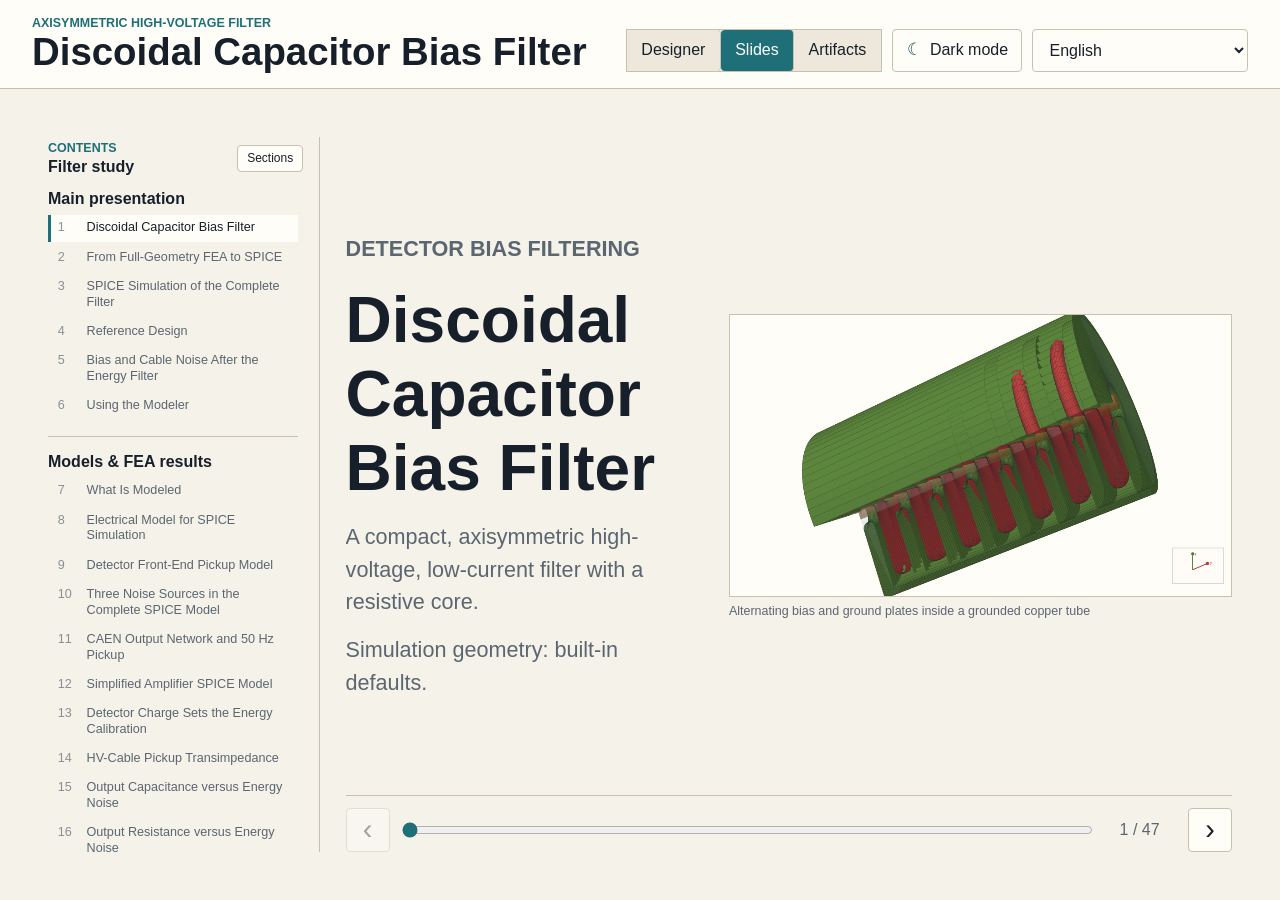
==== commit dbd7adb1: "Default to seven bias plates and Designer power-line frequency Reuse three-plate FEA capacitances fo" ====
--- a/presentations/web/index.html
+++ b/presentations/web/index.html
@@ -18,13 +18,13 @@
       })();
     </script>
     <link rel="stylesheet" href="style.css?v=2026-09-03-spice-tab">
-    <script defer src="default-fenicsx-field-dp270.js?v=2026-09-22-caen-dp270"></script>
+    <script defer src="default-fenicsx-field-dp270.js?v=seven-plates-2026-09-22-caen-dp270"></script>
     <script defer src="default-thermal-fea.js?v=2026-09-22-caen-dp270"></script>
-    <script defer src="default-eqs-sweep-dp270.js?v=2026-09-22-caen-dp270"></script>
+    <script defer src="default-eqs-sweep-dp270.js?v=2026-09-22-seven-plates"></script>
     <script defer src="default-full-wave-dp270.js?v=2026-09-22-caen-dp270"></script>
     <script defer src="noise-cables.js?v=2026-09-22-caen-dp270"></script>
     <script defer src="epoxy-cure.js?v=2026-09-22-dp270-default"></script>
-    <script defer src="app.js?v=2026-09-22-noise-sigma"></script>
+    <script defer src="app.js?v=2026-09-22-seven-plates"></script>
   </head>
   <body>
     <header class="topbar">
@@ -217,8 +217,8 @@
               <span>Capacitance source <strong id="spiceCapacitanceReuse">--</strong></span>
               <span>Backend <strong id="spiceBackend">Not run</strong></span>
               <span>Frequency points <strong id="spiceFrequencyCount">--</strong></span>
-              <span>50 Hz regulator path <strong id="spiceRegulator50Hz">--</strong></span>
-              <span>50 Hz filter-input path <strong id="spiceFilterInput50Hz">--</strong></span>
+              <span><span data-power-line-hz>50 Hz</span> regulator path <strong id="spiceRegulator50Hz">--</strong></span>
+              <span><span data-power-line-hz>50 Hz</span> filter-input path <strong id="spiceFilterInput50Hz">--</strong></span>
             </div>
             <div class="thermal-warning" id="spiceSolveStatus" role="status">Run a matching field FEA before the circuit simulation.</div>
             <div class="solver-explainer">
@@ -504,7 +504,7 @@
               <strong id="parasiticRatio">--</strong>
             </div>
             <div>
-              <span title="Single-stage voltage-noise attenuation at 50 Hz, using the same Rstage, Cg, and Cpar model as the RC ladder slide.">Stage atten 50 Hz</span>
+              <span title="Single-stage voltage-noise attenuation at the Designer power-line frequency, using the same Rstage, Cg, and Cpar model as the RC ladder slide.">Stage atten <span data-power-line-hz>50 Hz</span></span>
               <strong id="stageAttenuation50Hz">--</strong>
               <small>-20 log<sub>10</sub>|V<sub>out</sub>/V<sub>in</sub>|</small>
             </div>
@@ -726,7 +726,7 @@
             <h2>Three Noise Sources in the Complete SPICE Model</h2>
             <ul>
               <li>Supply: the CAEN A1560 sketch shows a final series resistor, 1 nF to ground, and a 300 M&Omega; divider. Use 40 k&Omega; for the sketch's unspecified “few tens of k”, as selected for this study.</li>
-              <li>A1560H maximum ripple: 10 mV p-p at 20&ndash;1000 Hz; 5 mV p-p at 1 kHz&ndash;20 MHz. These terminal-ripple limits are applied conservatively upstream of the final RC for comparison; the internal HV filter and regulation loop are unspecified. Each band uses its worst-frequency sine scenario; 50 Hz is shown separately.</li>
+              <li>A1560H maximum ripple: 10 mV p-p at 20&ndash;1000 Hz; 5 mV p-p at 1 kHz&ndash;20 MHz. These terminal-ripple limits are applied conservatively upstream of the final RC for comparison; the internal HV filter and regulation loop are unspecified. Each band uses its worst-frequency sine scenario; the Designer power-line frequency is shown separately.</li>
               <li>Outside cryostat: insert a series pickup voltage at the RG-58 filter end, retaining the regulator and entire input cable.</li>
               <li>Inside cryostat: insert a separate series pickup voltage between the output cable and detector cathode, retaining the filter termination.</li>
               <li>One source is active per AC solve. All three share the detector/LMFE and differential R30 output; noise powers are weighted by the trapezoid and calibrated with a known charge.</li>
@@ -801,7 +801,7 @@
             <h2>Output Capacitance versus Energy Noise</h2>
             <ul>
               <li>Pickup voltage is represented by I<sub>pickup</sub> = V<sub>pickup</sub>/Z<sub>0</sub>, propagated through the cable and LMFE, and measured across R30.</li>
-              <li>The Designer/Noise cryostat 50/60 Hz and broadband RMS values set the pickup amplitude.</li>
+              <li>The Designer/Noise cryostat power-line and broadband RMS values set the pickup amplitude.</li>
               <li>The selected discrete trapezoidal response is applied before line and broadband terms are combined in quadrature.</li>
               <li>The preceding known-charge transient converts the shaped R30 RMS voltage into equivalent detector-energy RMS.</li>
               <li>The seven solved capacitances span 0.1&times;, 0.3&times;, 1&times;, 3&times;, 10&times;, 30&times;, and 100&times; the reference output-stage C<sub>g</sub>.</li>
@@ -841,10 +841,10 @@
               <li>CAEN supply ripple passes through the 40 k&Omega; / 1 nF CAEN output network, RG-58 input cable, filter, cryostat cable, detector, amplifier, and trapezoidal energy estimator.</li>
               <li>Outside and inside cryostat pickup are separate localized series voltage excitations, with all passive components retained. Entered pickup voltages describe induced EMFs, not clamped node voltages.</li>
               <li>Each R30 noise response uses the shaped known-charge signal calibration. Missing complete SPICE results are labeled as a legacy approximation.</li>
-              <li>With the sinusoidal conversion used in this model, the A1560H ripple limits are 3.54 mV &sigma; at 20&ndash;1000 Hz and 1.77 mV &sigma; at 1 kHz&ndash;20 MHz. Band powers are added; the 50/60 Hz low-band scenario is an alternative, never counted twice.</li>
+              <li>With the sinusoidal conversion used in this model, the A1560H ripple limits are 3.54 mV &sigma; at 20&ndash;1000 Hz and 1.77 mV &sigma; at 1 kHz&ndash;20 MHz. Band powers are added; the low-band scenario at the Designer power-line frequency is an alternative, never counted twice.</li>
               <li>The public LEGEND reference estimator uses a 10 &micro;s rise and 4 &micro;s flat top; current production settings remain an input to confirm.</li>
               <li>The design criterion is predicted bias-path noise below 0.10 times the calculated Fano &sigma;; observed detector resolution is deliberately excluded.</li>
-              <li>Both pickup sources default to 0.20 mV &sigma; at 50 Hz plus 0.05 mV &sigma; broadband. Independent powers are added; a separate same-phase mains sum shows possible coherent interference.</li>
+              <li>Both pickup sources default to 0.20 mV &sigma; at the selected power-line frequency (<span data-power-line-hz>50 Hz</span>) plus 0.05 mV &sigma; broadband. Independent powers are added; a separate same-phase mains sum shows possible coherent interference.</li>
             </ul>
           </div>
           <figure class="slide-figure">
@@ -1036,7 +1036,7 @@
         </article>
 
         <article class="slide slide-copy-wide caen-comparison-slide">
-          <p class="eyebrow">CAEN sketch · DP270 default · 50 Hz AC comparison</p>
+          <p class="eyebrow">CAEN sketch · saved three-plate DP270 reference · 50 Hz AC comparison</p>
           <h2 style="font-size:34px;margin:8px 0 14px">CAEN Output Network and 50 Hz Pickup</h2>
           <p style="font-size:17px;line-height:1.4;margin:10px 0">Filtered internal source → <strong>40 kΩ series</strong> → CAEN output → 10 m input cable → discoidal filter. At the CAEN output: <strong>1 nF ∥ 300 MΩ to ground</strong>.</p>
           <p style="font-size:17px;line-height:1.4;margin:10px 0">The sketch specifies “a few tens of k”; 40 kΩ is the selected approximation. The upstream HV filter and regulator feedback impedance remain unspecified.</p>
@@ -1060,7 +1060,7 @@
             <ul>
               <li>DP270 default: provisional 40&nbsp;&deg;C stress-free reference, cooling to 20&nbsp;&deg;C. The manufacturer does not specify a complete cure duration at 40&nbsp;&deg;C.</li>
               <li>CTE is 80 ppm/K below the 43&nbsp;&deg;C Tg onset and 180 ppm/K above it. E = 3 GPa is assumed; actual stress lock-in depends on gelation and relaxation. The encapsulated MELF uses a ceramic-body proxy.</li>
-              <li>At 20&nbsp;&deg;C: closed form 6.63&nbsp;MPa at the ceramic proxy (5.82&nbsp;MPa at copper); FEA P99 tension 11.80&nbsp;MPa, raw corner 25.71&nbsp;MPa. Corner peaks are mesh-sensitive. Copper lap shear is not a tensile failure criterion; no bulk tensile safety margin is assigned.</li>
+              <li>At 20&nbsp;&deg;C: closed form 6.63&nbsp;MPa at the ceramic proxy (5.82&nbsp;MPa at copper); saved three-plate FEA P99 tension 11.80&nbsp;MPa, raw corner 25.71&nbsp;MPa. The seven-plate thermal FEA has not been rerun. Corner peaks are mesh-sensitive. Copper lap shear is not a tensile failure criterion; no bulk tensile safety margin is assigned.</li>
             </ul>
           </div>
           <figure class="slide-figure">
@@ -1069,14 +1069,16 @@
           </figure>
         </article>
 
-        <article class="slide slide-copy-wide">
-          <p class="eyebrow">Candidate limitation</p>
-          <h2>Available MELF Resistance Falls Short at 50/60 Hz</h2>
+        <article class="slide slide-copy-wide" style="align-content:start;gap:0.6rem">
+          <p class="eyebrow">Default stack decision</p>
+          <h2 style="font-size:34px;margin:0">Seven Bias Plates Set the Supply-Noise Target</h2>
           <ul>
-            <li>The available 12 M&Omega; MELF value is much lower than the desired per-stage resistance.</li>
-            <li>Alumina is practical and robust, but its modest permittivity limits the shunt capacitance.</li>
-            <li>Its intrinsic section attenuation is about 0.1 dB at 50 Hz; the full loaded response still falls short of the desired suppression.</li>
-            <li>The retained options are more MELF stages, higher-value low-noise metal-film parts, or greater qualified shunt capacitance.</li>
+            <li style="font-size:20px;line-height:1.4">Use seven bias plates with six interplate 10 M&Omega; MELF resistors, plus the configured input and output resistors.</li>
+            <li style="font-size:20px;line-height:1.4">The installation uses 50 Hz mains. Noise comparisons follow the Designer power-line setting, which defaults to 50 Hz.</li>
+            <li style="font-size:20px;line-height:1.4">Seven plates bring the two-band supply-noise bound below the 0.10 &times; Fano &sigma; allocation after energy shaping.</li>
+            <li id="supplyNoiseDesignCurrent" style="font-size:20px;line-height:1.4">Evaluating the current SPICE supply-noise contribution...</li>
+            <li style="font-size:20px;line-height:1.4">The single-frequency ripple scenario is an alternative to the two-band supply bound. Cable pickup contributes separately to total noise.</li>
+            <li style="font-size:20px;line-height:1.4">Three-plate FEA supplies repeated Cg and Cpar classes; seven-plate performance requires only a new SPICE solve.</li>
           </ul>
         </article>
 
@@ -1088,7 +1090,7 @@
             <section class="prototype-path ferrite-path">
               <h3>Ferrite path: set aside</h3>
               <ul>
-                <li>It offered potentially higher resistance and stronger 50/60 Hz attenuation.</li>
+                <li>It offered potentially higher resistance and stronger power-line attenuation.</li>
                 <li>Multimeter resistance readings were too noisy and unstable to support a predictable first prototype.</li>
                 <li>It is retained here as a documented possibility, but it is no longer under consideration for the current design.</li>
               </ul>
@@ -1349,7 +1351,7 @@
           </div>
           <figure class="slide-figure">
             <canvas id="slideStageValidationCanvas" width="1100" height="620"></canvas>
-            <figcaption>Single-section identity and loaded-ladder divergence at 50 Hz</figcaption>
+            <figcaption>Single-section identity and loaded-ladder divergence at <span data-power-line-hz>50 Hz</span></figcaption>
           </figure>
         </article>
 
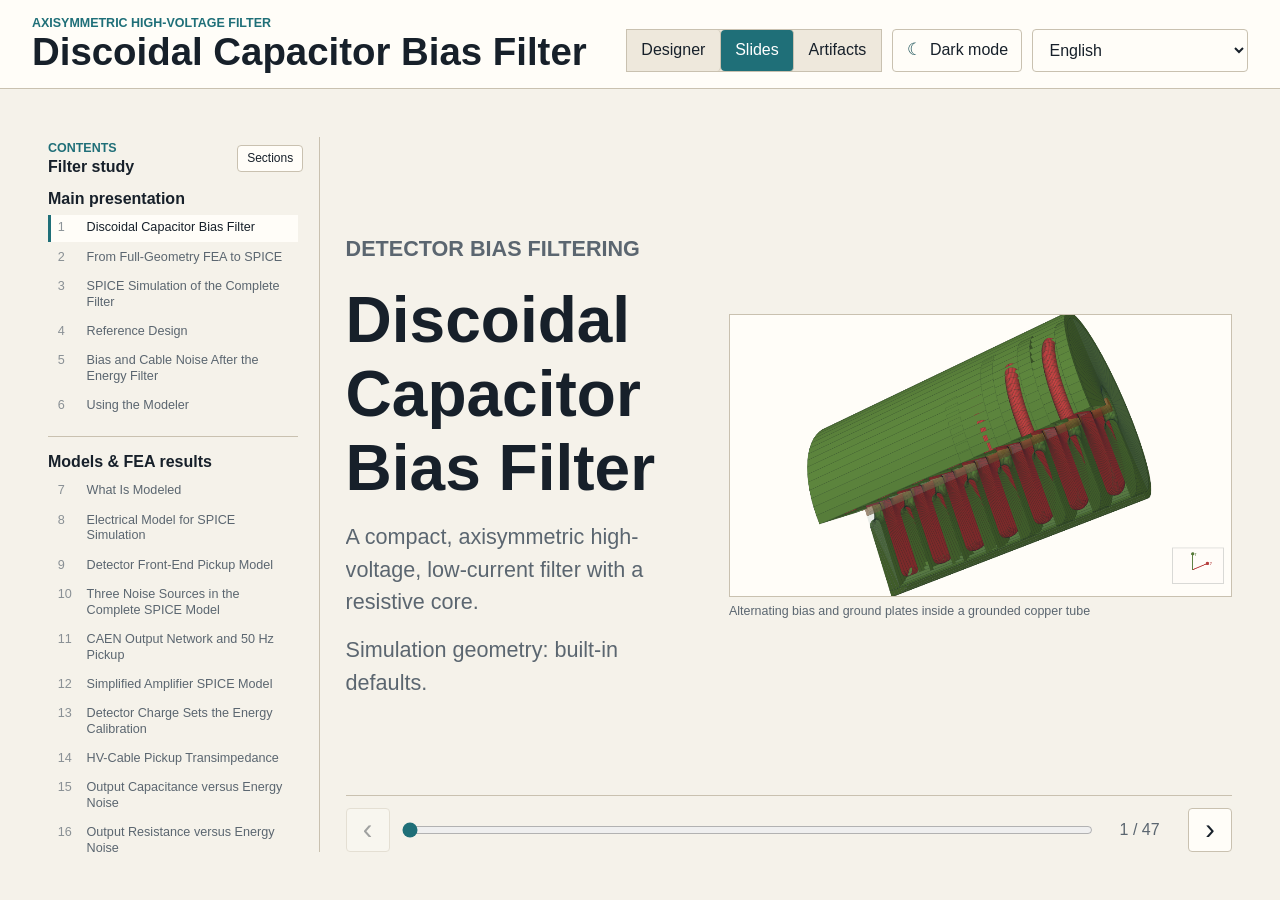
==== commit cb8c826a: "Validate 28 mm default and make simulation runs explicit" ====
--- a/presentations/web/index.html
+++ b/presentations/web/index.html
@@ -17,14 +17,14 @@
         }
       })();
     </script>
-    <link rel="stylesheet" href="style.css?v=2026-09-03-spice-tab">
-    <script defer src="default-fenicsx-field-dp270.js?v=seven-plates-2026-09-22-caen-dp270"></script>
-    <script defer src="default-thermal-fea.js?v=2026-09-22-caen-dp270"></script>
+    <link rel="stylesheet" href="style.css?v=2026-09-22-28mm-margin">
+    <script defer src="default-fenicsx-field-dp270.js?v=2026-09-22-28mm-margin-final"></script>
+    <script defer src="default-thermal-fea.js?v=2026-09-22-28mm-margin"></script>
     <script defer src="default-eqs-sweep-dp270.js?v=2026-09-22-seven-plates"></script>
-    <script defer src="default-full-wave-dp270.js?v=2026-09-22-caen-dp270"></script>
+    <script defer src="default-full-wave-dp270.js?v=2026-09-22-28mm-margin"></script>
     <script defer src="noise-cables.js?v=2026-09-22-caen-dp270"></script>
     <script defer src="epoxy-cure.js?v=2026-09-22-dp270-default"></script>
-    <script defer src="app.js?v=2026-09-22-seven-plates"></script>
+    <script defer src="app.js?v=2026-09-22-pickup-label-spacing"></script>
   </head>
   <body>
     <header class="topbar">
@@ -225,7 +225,7 @@
               <strong>Calculation sequence</strong>
               <p>The electrical FEA supplies every bias-node capacitance to ground and the mutual-capacitance matrix. SPICE combines that network with the selected input, stage, and output resistances, source cable, regulator impedance, output cable, and detector load.</p>
               <p>With Repeat interior FEA cell enabled, a solved stack of at least three bias plates supplies end/interior Cg and Cpar classes for any plate count of three or more. Changing plate count or resistor values then needs only SPICE. Three bias plates have two interplate resistors; five have four, in addition to the configured input/output resistors. Changing local dimensions, permittivity, or disabling repeat mode requires matching FEA. Exact full-stack and RF results still depend on plate count.</p>
-              <p>A completed run refreshes the complete-filter SPICE plot and the detector-noise budget in the slide deck.</p>
+              <p>Changing settings never starts a simulation. Finish your edits, then press Run SPICE simulation. Slides list any missing simulations in place of their graphics.</p>
             </div>
           </div>
 
@@ -282,7 +282,7 @@
               <output id="mesh_edge_radius_ratio_out"></output>
               <input id="mesh_edge_radius_ratio" type="range" min="0.05" max="0.5" step="0.01">
             </label>
-            <label class="check" title="Default: for the reflection-symmetric all-bias excitation only, solve one physical end region and one representative interior half-cell, then reconstruct the field and total capacitance. The fast SPICE network allocates that total to end/interior nodes and uses an analytical adjacent-Cpar screen; it is not a Maxwell-matrix extraction. Clear this option for exact node-resolved capacitances."><input id="use_repeating_cell_approximation" type="checkbox"> Repeat interior FEA cell</label>
+            <label class="check" title="Reconstruct the all-bias field from an end region and repeated interior half-cell. Separately extract the Maxwell capacitance network using reflected and repeated excitation classes. Compatible plate-count changes reuse Cg/Cpar and require only an explicit SPICE run."><input id="use_repeating_cell_approximation" type="checkbox"> Repeat interior FEA cell</label>
             <div class="actions solver-actions">
               <button id="solve" type="button">Solve field</button>
             </div>
@@ -339,13 +339,13 @@
             </div>
             <div class="solver-explainer">
               <strong>What the repeating-cell approximation solves</strong>
-              <p>FEniCSx meshes and solves only two unique axial regions:</p>
+              <p>For the all-bias field map, FEniCSx solves two unique axial regions:</p>
               <ol>
                 <li><b>End region:</b> the physical end cap through the axial center of the first bias plate.</li>
                 <li><b>Interior half-cell:</b> the center of that first bias plate through the center of the next interior ground plate—the second ground plate when the end cap is counted.</li>
               </ol>
               <p>The far end is an exact mirror of the solved end region. Between the two ends, the interior half-cell is copied and alternately mirrored about successive bias-plate and ground-plate center planes until the reconstructed stack reaches the far-end region.</p>
-              <p>The two-region FEA is valid for the equal-voltage all-bias field and total-capacitance screen. Its fast SPICE network allocates regional energy to end/interior nodes and uses an analytical adjacent C<sub>par</sub>; those entries are not Maxwell row sums or differential FEA extractions.</p>
+              <p>The two-region FEA provides the equal-voltage field map. A separate node-basis FEA extracts C<sub>g</sub> and C<sub>par</sub> from Maxwell coefficients, reusing reflected and repeated excitation classes.</p>
               <p>This reduction is never applied to asymmetric single-node basis fields. When unchecked, those capacitance fields use the full stack; only an exactly reflected partner excitation may be reused. The validation CLI can also disable reflection averaging for an independent full-model reference.</p>
             </div>
           </div>
@@ -450,7 +450,7 @@
               <strong id="washerGain">--</strong>
             </div>
             <div>
-              <span title="Capacitance used at each bias node. Exact mode reports Maxwell row sums from full-stack basis fields. Repeated screening mode reports an end/interior allocation of the symmetric all-bias FEA total; it is not a node-basis extraction.">Model C<sub>g</sub> by bias node</span>
+              <span title="Capacitance used at each bias node. Values are Maxwell row sums from node-basis FEA. Repeating mode reuses end/interior excitation classes for a compatible stack.">Model C<sub>g</sub> by bias node</span>
               <strong id="shuntCapacitance">--</strong>
               <small>axial node order</small>
             </div>
@@ -465,7 +465,7 @@
               <small id="cgMethodComparisonDifference">one bias vs corrected three bias</small>
             </div>
             <div>
-              <span title="Total two-terminal capacitance from all HV plates/core to grounded plates/tube. Uses FEniCSx energy extraction after a FEniCS solve; otherwise uses 2N x the washer-gap estimate.">Total C<sub>g</sub></span>
+              <span title="Sum of bias-node Cg from the solved Maxwell network, plus added discrete ground capacitance. Before a matching solve, shows the labeled analytical estimate. Separate input/output port capacitances are listed below.">Total C<sub>g</sub></span>
               <strong id="totalGroundCapacitance">--</strong>
               <small id="totalGroundCapSource">estimate</small>
             </div>
@@ -840,7 +840,7 @@
               <li>A 2039 keV event creates about 689,000 electron-hole pairs, or 110 fC. The three-measurement weighted default F = 0.1145 gives about 831 eV &sigma; of irreducible Fano fluctuation.</li>
               <li>CAEN supply ripple passes through the 40 k&Omega; / 1 nF CAEN output network, RG-58 input cable, filter, cryostat cable, detector, amplifier, and trapezoidal energy estimator.</li>
               <li>Outside and inside cryostat pickup are separate localized series voltage excitations, with all passive components retained. Entered pickup voltages describe induced EMFs, not clamped node voltages.</li>
-              <li>Each R30 noise response uses the shaped known-charge signal calibration. Missing complete SPICE results are labeled as a legacy approximation.</li>
+              <li>Each R30 noise response uses the shaped known-charge signal calibration. If complete SPICE results are missing, the graphic lists the simulations to run.</li>
               <li>With the sinusoidal conversion used in this model, the A1560H ripple limits are 3.54 mV &sigma; at 20&ndash;1000 Hz and 1.77 mV &sigma; at 1 kHz&ndash;20 MHz. Band powers are added; the low-band scenario at the Designer power-line frequency is an alternative, never counted twice.</li>
               <li>The public LEGEND reference estimator uses a 10 &micro;s rise and 4 &micro;s flat top; current production settings remain an input to confirm.</li>
               <li>The design criterion is predicted bias-path noise below 0.10 times the calculated Fano &sigma;; observed detector resolution is deliberately excluded.</li>
@@ -860,7 +860,7 @@
             <p>Reuse Cg/Cpar for circuit sweeps: with Repeat interior enabled, three solved bias plates supply end/interior classes for larger stacks. Five plates use four interplate resistors. Adjusting plate count or resistance requires only SPICE; local geometry or dielectric changes require new FEA.</p>
             <ul>
               <li>Electrostatic FEniCSx basis fields extract each bias node's C<sub>g</sub> and every mutual C<sub>par</sub> directly from the complete geometry.</li>
-              <li>A distributed electroquasistatic field solve agrees with the matched RC network within 1.79 dB through the saved 1 Hz&ndash;1 GHz sweep.</li>
+              <li>A separate electroquasistatic field solve checks the matched RC network; it must be rerun when its geometry or electrical parameters change.</li>
               <li>Shared 300 MHz and 1 GHz points test the EQS-to-MEEP handoff; a full-wave mode is reported only when solved points bracket its local maximum.</li>
               <li>The extracted capacitances and specified or geometry-derived resistances are used for the complete loaded SPICE ladder.</li>
             </ul>
@@ -908,11 +908,12 @@
         </article>
 
         <article class="slide slide-visual">
-          <div class="slide-copy">
+          <div class="slide-copy slide-copy-compact">
             <h2>Peak Electric Field from FEA</h2>
             <ul>
-              <li>Washer and epoxy fields are compared separately with provisional material limits.</li>
-              <li>The peak field must converge as the mesh is refined before it is used as a breakdown limit.</li>
+              <li>The rotation axis is r = 0 along the core centreline, at the bottom of the field map. The solve uses cylindrical r weighting.</li>
+              <li>Refinement resolves the core-to-ground and bias-to-shell gaps. The 28 mm default study changes less than 0.91% under further refinement.</li>
+              <li>The finest default study gives 4.25&times; nominal margin, or 4.12&times; with a 3% upward allowance on peak field. This is mesh convergence, not a measured breakdown qualification.</li>
             </ul>
           </div>
           <figure class="slide-figure">
@@ -945,19 +946,19 @@
           <div class="slide-copy slide-copy-compact">
             <p class="eyebrow">Default geometry · matched open-circuit ports</p>
             <h2>Electroquasistatic FEA Checks the Distributed RC Model</h2>
-            <p>DP270: mesh change at 1 kHz is 0.0053 dB; EQS/lumped disagreement peaks at 2.31 dB near 100 kHz (exceeds the 2 dB comparison criterion). At 50 Hz the difference is 0.0083 dB.</p>
+            <p>Only EQS results matching the current stack are plotted. Run Solve full-wave EM to generate its electroquasistatic sweep; field FEA supplies the capacitance matrix for the lumped comparison.</p>
             <ul>
               <li>The input bias plate is fixed at 1 V, all interior plates float, and the output plate is measured open-circuit.</li>
               <li>No input resistor, output resistor, cable, detector capacitance, or load conductance appears in either curve.</li>
               <li>The complete complex admittance matrix comes from the distributed electric field and continuous resistive-core surrogate—not from inserted capacitances.</li>
-              <li>At 1 kHz, the three-plate FEniCSx result is -22.76 dB and the matched lumped model is -22.65 dB; their worst saved difference is 1.79 dB near the deep 100 kHz transition.</li>
-              <li>Reciprocity is exact numerically; the real admittance is passive; loaded 1 kHz transfer changes by only 0.00354 dB from 0.60 to 0.30 mm mesh.</li>
-              <li>This validates the electroquasistatic RC limit; it does not include magnetic induction, cavity modes, or radiation.</li>
+              <li>The graphic compares the solved EQS curve with an independent lumped RC calculation using the current FEA capacitance matrix.</li>
+              <li>Mesh convergence and reciprocity must be checked for the solved geometry; missing validation metrics are shown as unavailable.</li>
+              <li>This checks the electroquasistatic RC limit; it does not include magnetic induction, cavity modes, or radiation.</li>
             </ul>
           </div>
           <figure class="slide-figure">
             <canvas id="slideEqsCanvas" width="1100" height="620"></canvas>
-            <figcaption>Open-circuit RC-limit comparison from full-stack electroquasistatic FEniCSx and matched-port SPICE</figcaption>
+            <figcaption>Open-circuit RC-limit comparison from full-stack electroquasistatic FEniCSx and a matched-port lumped RC model</figcaption>
           </figure>
         </article>
 
@@ -965,7 +966,7 @@
           <div class="slide-copy slide-copy-compact">
             <p class="eyebrow">Low-frequency field limit through first mode</p>
             <h2>Full-Field Noise Transmission to First Resonance</h2>
-            <p style="color:#b73e3e;font-weight:bold">DP270 default: RF handoff is not validated (2.77 dB residual, 2 dB criterion). MEEP is diagnostic; no first resonance has been verified in this sweep.</p>
+            <p style="color:#b73e3e;font-weight:bold">Full-wave results must match the current settings. The graphic reports the solved handoff check; a completed solve alone does not establish RF validation.</p>
             <ul>
               <li>The displayed full-field sweep starts at 50 Hz with the electroquasistatic Maxwell solution, which is the correct low-frequency limit for this millimetre-scale geometry.</li>
               <li>EQS and cylindrical <em>m</em> = 0 MEEP overlap at 300 MHz and 1 GHz. The 300 MHz point anchors the provisional port normalization; the independent 1 GHz point checks whether their slopes agree before handoff.</li>
@@ -989,7 +990,7 @@
               <li>The frequency-domain network combines the FEniCSx Maxwell capacitance matrix with geometry-derived partial inductance for each axial current path.</li>
               <li>The 350 m&Omega; low-loss reference exposes the coupled LC natural modes; it is not the physical filter resistance.</li>
               <li>A single-mode RLC check chooses L<sub>eff</sub> so its zero-resistance natural frequency matches the first coupled-model peak, then applies the same physical resistance.</li>
-              <li>For an underdamped mode, the physical-resistance peak follows f<sub>peak</sub> = f<sub>0</sub>&radic;(1 &minus; 2&zeta;<sup>2</sup>). With the default 12 M&Omega; stages the model is overdamped, so it predicts no shifted amplitude peak.</li>
+              <li>For an underdamped mode, the physical-resistance peak follows f<sub>peak</sub> = f<sub>0</sub>&radic;(1 &minus; 2&zeta;<sup>2</sup>). With the default 10 M&Omega; stages the model is overdamped, so it predicts no shifted amplitude peak.</li>
               <li>The intrinsic comparison applies 1 V directly to the input plate, leaves interior plates floating, measures the output open-circuit, and calculates V<sub>out</sub>/V<sub>in</sub> from a field-derived complex admittance matrix.</li>
               <li>EQS includes distributed conduction and displacement current, but not magnetic induction, skin effect, radiation, or the 3D MELF helix.</li>
               <li>After EQS-to-SPICE validation, the next check is a 3D curl-curl solution followed by a measured S-parameter or impedance sweep.</li>
@@ -1036,7 +1037,7 @@
         </article>
 
         <article class="slide slide-copy-wide caen-comparison-slide">
-          <p class="eyebrow">CAEN sketch · saved three-plate DP270 reference · 50 Hz AC comparison</p>
+          <p class="eyebrow">Fixed reference · three-plate DP270 · 50 Hz · independent of Designer settings</p>
           <h2 style="font-size:34px;margin:8px 0 14px">CAEN Output Network and 50 Hz Pickup</h2>
           <p style="font-size:17px;line-height:1.4;margin:10px 0">Filtered internal source → <strong>40 kΩ series</strong> → CAEN output → 10 m input cable → discoidal filter. At the CAEN output: <strong>1 nF ∥ 300 MΩ to ground</strong>.</p>
           <p style="font-size:17px;line-height:1.4;margin:10px 0">The sketch specifies “a few tens of k”; 40 kΩ is the selected approximation. The upstream HV filter and regulator feedback impedance remain unspecified.</p>
@@ -1060,7 +1061,7 @@
             <ul>
               <li>DP270 default: provisional 40&nbsp;&deg;C stress-free reference, cooling to 20&nbsp;&deg;C. The manufacturer does not specify a complete cure duration at 40&nbsp;&deg;C.</li>
               <li>CTE is 80 ppm/K below the 43&nbsp;&deg;C Tg onset and 180 ppm/K above it. E = 3 GPa is assumed; actual stress lock-in depends on gelation and relaxation. The encapsulated MELF uses a ceramic-body proxy.</li>
-              <li>At 20&nbsp;&deg;C: closed form 6.63&nbsp;MPa at the ceramic proxy (5.82&nbsp;MPa at copper); saved three-plate FEA P99 tension 11.80&nbsp;MPa, raw corner 25.71&nbsp;MPa. The seven-plate thermal FEA has not been rerun. Corner peaks are mesh-sensitive. Copper lap shear is not a tensile failure criterion; no bulk tensile safety margin is assigned.</li>
+              <li id="thermalSlideResult">Current seven-plate thermal FEA: P99 tension 10.92 MPa; raw corner peak 24.69 MPa.</li>
             </ul>
           </div>
           <figure class="slide-figure">
@@ -1075,7 +1076,7 @@
           <ul>
             <li style="font-size:20px;line-height:1.4">Use seven bias plates with six interplate 10 M&Omega; MELF resistors, plus the configured input and output resistors.</li>
             <li style="font-size:20px;line-height:1.4">The installation uses 50 Hz mains. Noise comparisons follow the Designer power-line setting, which defaults to 50 Hz.</li>
-            <li style="font-size:20px;line-height:1.4">Seven plates bring the two-band supply-noise bound below the 0.10 &times; Fano &sigma; allocation after energy shaping.</li>
+            <li style="font-size:20px;line-height:1.4">For the 28 mm default, six plates give 95.6 eV &sigma; (11.5% of Fano); seven give 62.5 eV &sigma; (7.51%). Seven is the minimum passing count in the descending search.</li>
             <li id="supplyNoiseDesignCurrent" style="font-size:20px;line-height:1.4">Evaluating the current SPICE supply-noise contribution...</li>
             <li style="font-size:20px;line-height:1.4">The single-frequency ripple scenario is an alternative to the two-band supply bound. Cable pickup contributes separately to total noise.</li>
             <li style="font-size:20px;line-height:1.4">Three-plate FEA supplies repeated Cg and Cpar classes; seven-plate performance requires only a new SPICE solve.</li>
@@ -1170,15 +1171,13 @@
 
         <article class="slide slide-visual prototype-geometry-slide">
           <div class="slide-copy slide-copy-compact">
-            <p class="eyebrow">Proposed prototype geometry</p>
+            <p class="eyebrow">28 mm default</p>
             <h2>Reference Design</h2>
             <ul>
-              <li>Dielectric gap: 1.0 mm of continuous 3M DP270 between 2.0 mm copper plates.</li>
-              <li>The 2.2 mm MELF body leaves a 1.20 mm core-to-ground radial gap.</li>
-              <li>The same epoxy fills the plate gap and the surrounding potting volume, eliminating a separate washer interface in this reference model.</li>
-              <li>Potting baseline: vacuum degas, cure 16&ndash;24 hours at room temperature, then post-cure 2&ndash;4 hours at 45&nbsp;&deg;C.</li>
-              <li>The 45&nbsp;&deg;C bake advances cross-linking and stabilizes cured properties without imposing the former 80&nbsp;&deg;C cooldown; provide open fill/vent paths before cure.</li>
-              <li>This is a fixed prototype reference; the earlier report slides continue to follow the current Designer inputs.</li>
+              <li>Seven bias plates: 2.0 mm copper with 1.0 mm continuous DP270 gaps.</li>
+              <li>Core &Oslash;2.2, ground ID &Oslash;4.2, bias OD &Oslash;25.8, shell ID &Oslash;28.0 mm. Radial clearances: 1.0 and 1.1 mm.</li>
+              <li>Refined margin: 4.25&times; at 6 kV; 4.12&times; with a 3% field allowance. Both radial gaps are below 2 mm.</li>
+              <li>Vacuum degas; compare room-temperature and heat cures. Thermal default: 40&nbsp;&deg;C reference to 20&nbsp;&deg;C.</li>
             </ul>
           </div>
           <figure class="slide-figure">
@@ -1269,6 +1268,7 @@
         <article class="slide slide-copy-wide metal-trade-slide">
           <p class="eyebrow">Backup: what changing the metal actually changes</p>
           <h2>CTE-Matched Metal Trades Tension for Lower Shear</h2>
+          <p class="simulation-reference">Saved fitted-layout material study. These reference results do not follow the current Designer settings.</p>
           <p class="metal-trade-hypothesis"><strong>Idea tested:</strong> replace the copper tube, ground plates, and bias plates with metal that either matches alumina CTE or deforms more readily. The hoped-for outcome was lower epoxy tension after cooling from 70 to 20&nbsp;&deg;C.</p>
           <div class="metal-trade-grid" aria-label="Fitted-alumina conductor comparison">
             <section class="metal-trade-card baseline">
--- a/presentations/web/style.css
+++ b/presentations/web/style.css
@@ -901,6 +901,7 @@
 
 .slides.deck-ready .slide.deck-active {
   display: grid;
+  align-content: safe center;
   grid-column: 2;
   grid-row: 1;
   min-height: 0;
@@ -1837,3 +1838,19 @@
  .noise-cable-editor input, .noise-cable-editor select { width: 100%; min-width: 0; padding: 5px; }
  .noise-cable-editor output { display: block; font-size: 13px; }
  #noiseSchematicCanvas { display: block; width: 100%; height: auto; }
+
+
+/* Missing simulation graphics are replaced with accessible run instructions. */
+.slide-figure canvas[hidden], .simulation-required[hidden] { display: none !important; }
+.simulation-required {
+  padding: 1.5rem;
+  border: 1px solid var(--line);
+  border-left: 4px solid var(--accent);
+  background: var(--panel);
+  color: var(--ink);
+  text-align: left;
+}
+.simulation-required strong { display: block; font-size: 1.3rem; }
+.slide .simulation-required p, .slide .simulation-required li,
+.slide .simulation-reference { font-size: 1rem; line-height: 1.45; }
+.simulation-reference { border-left: 3px solid var(--accent); padding-left: 0.75rem; }
